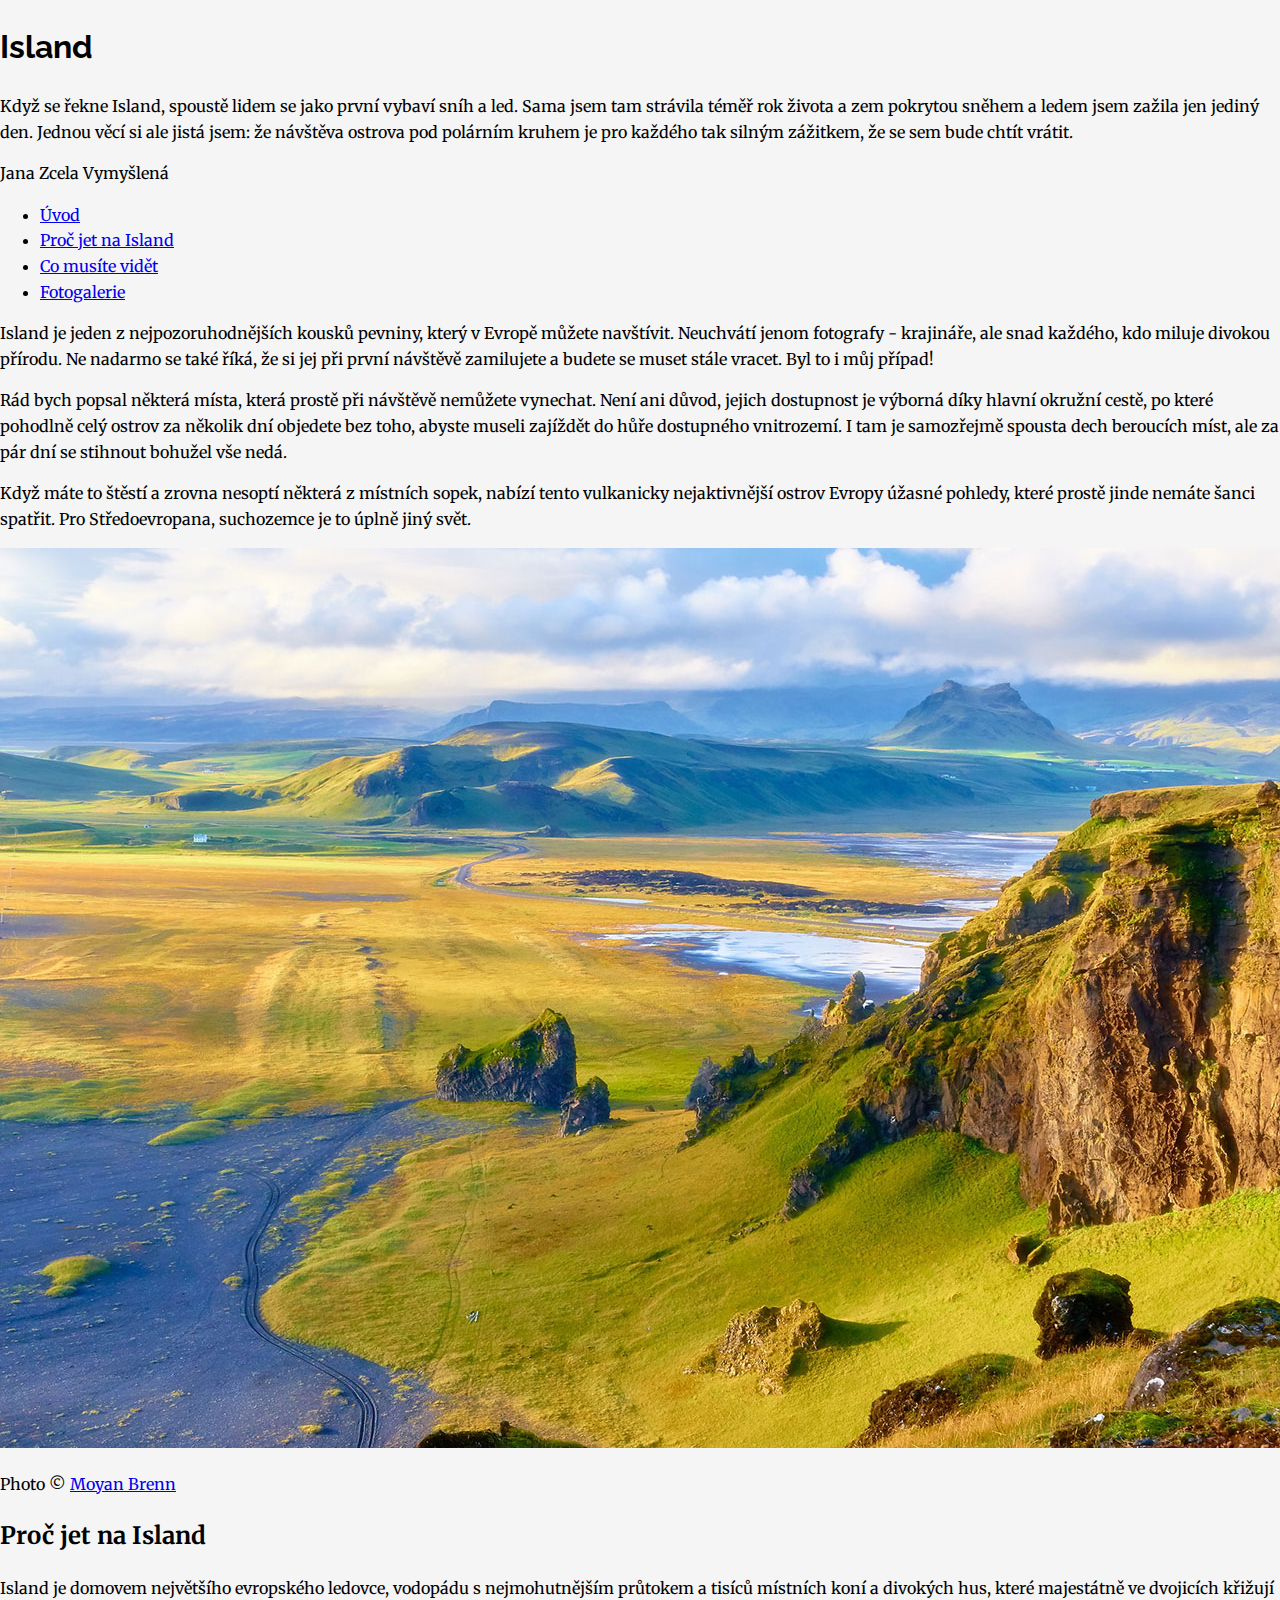
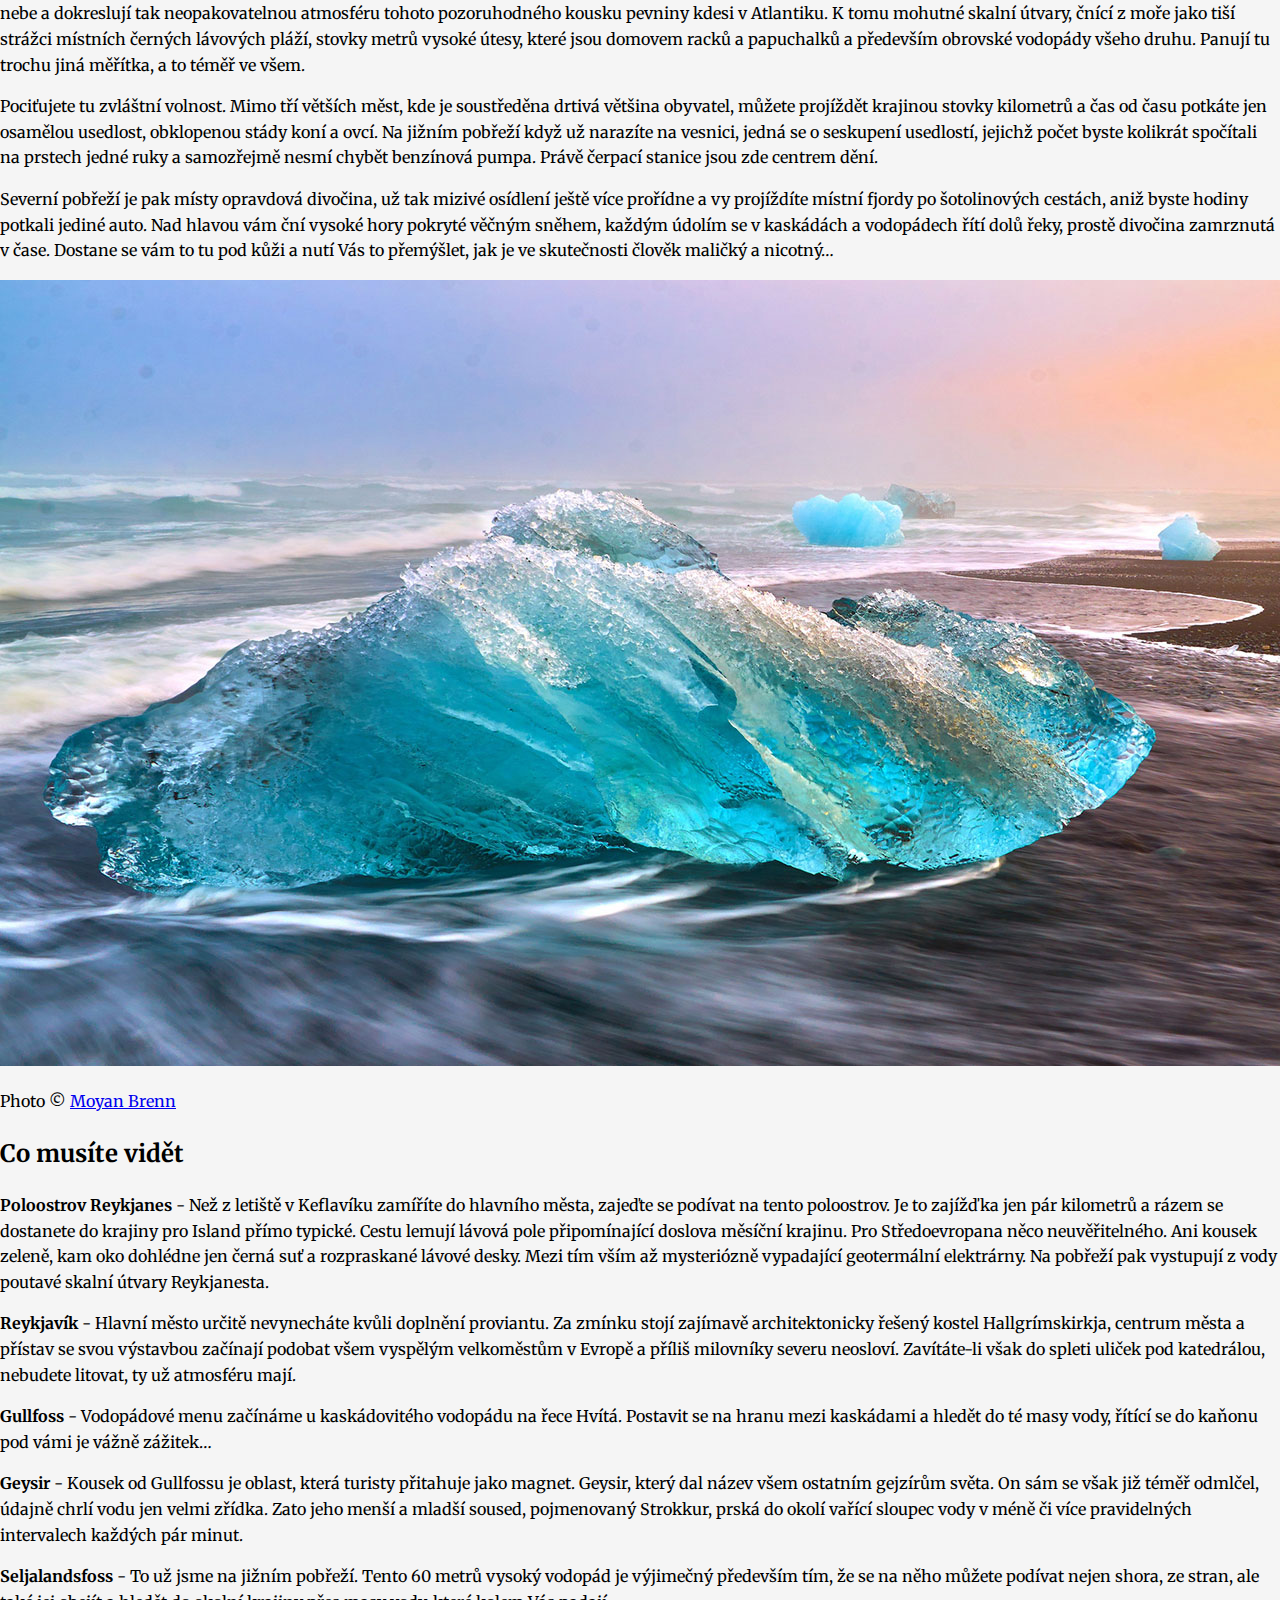
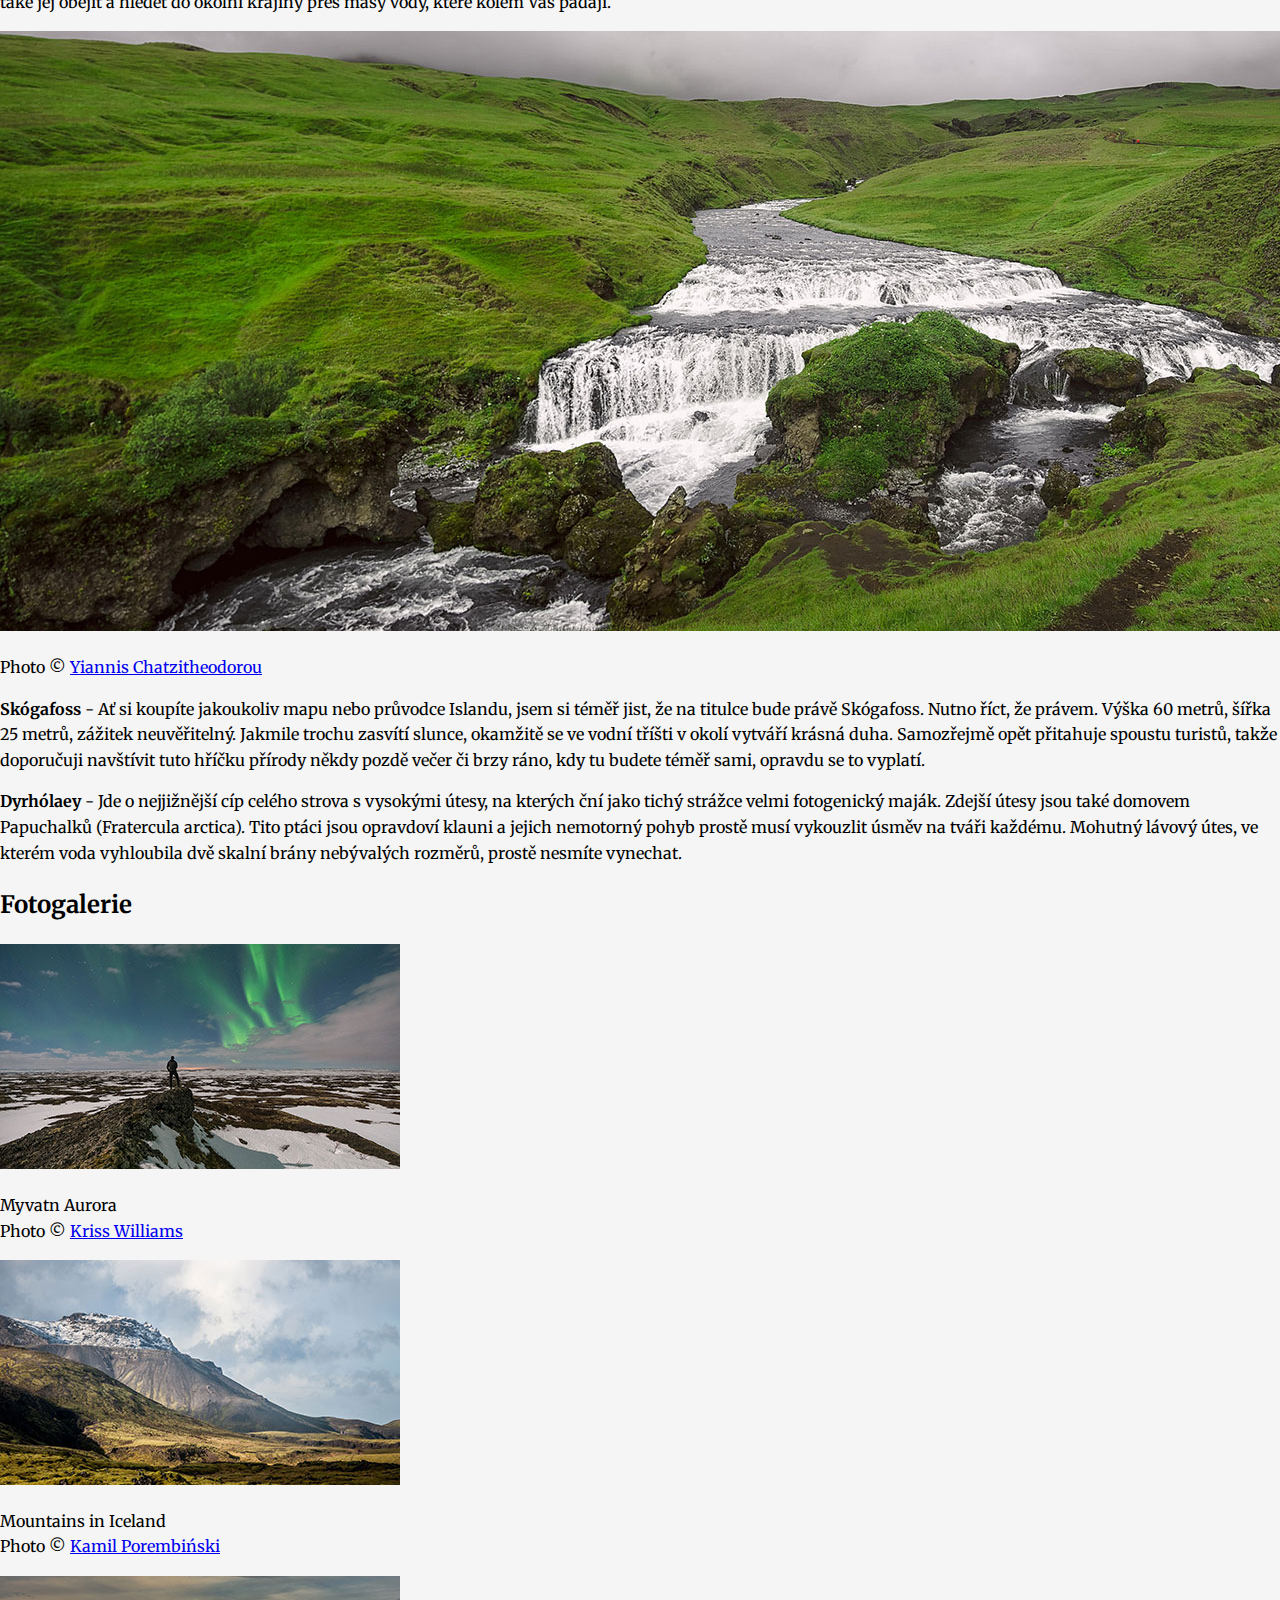
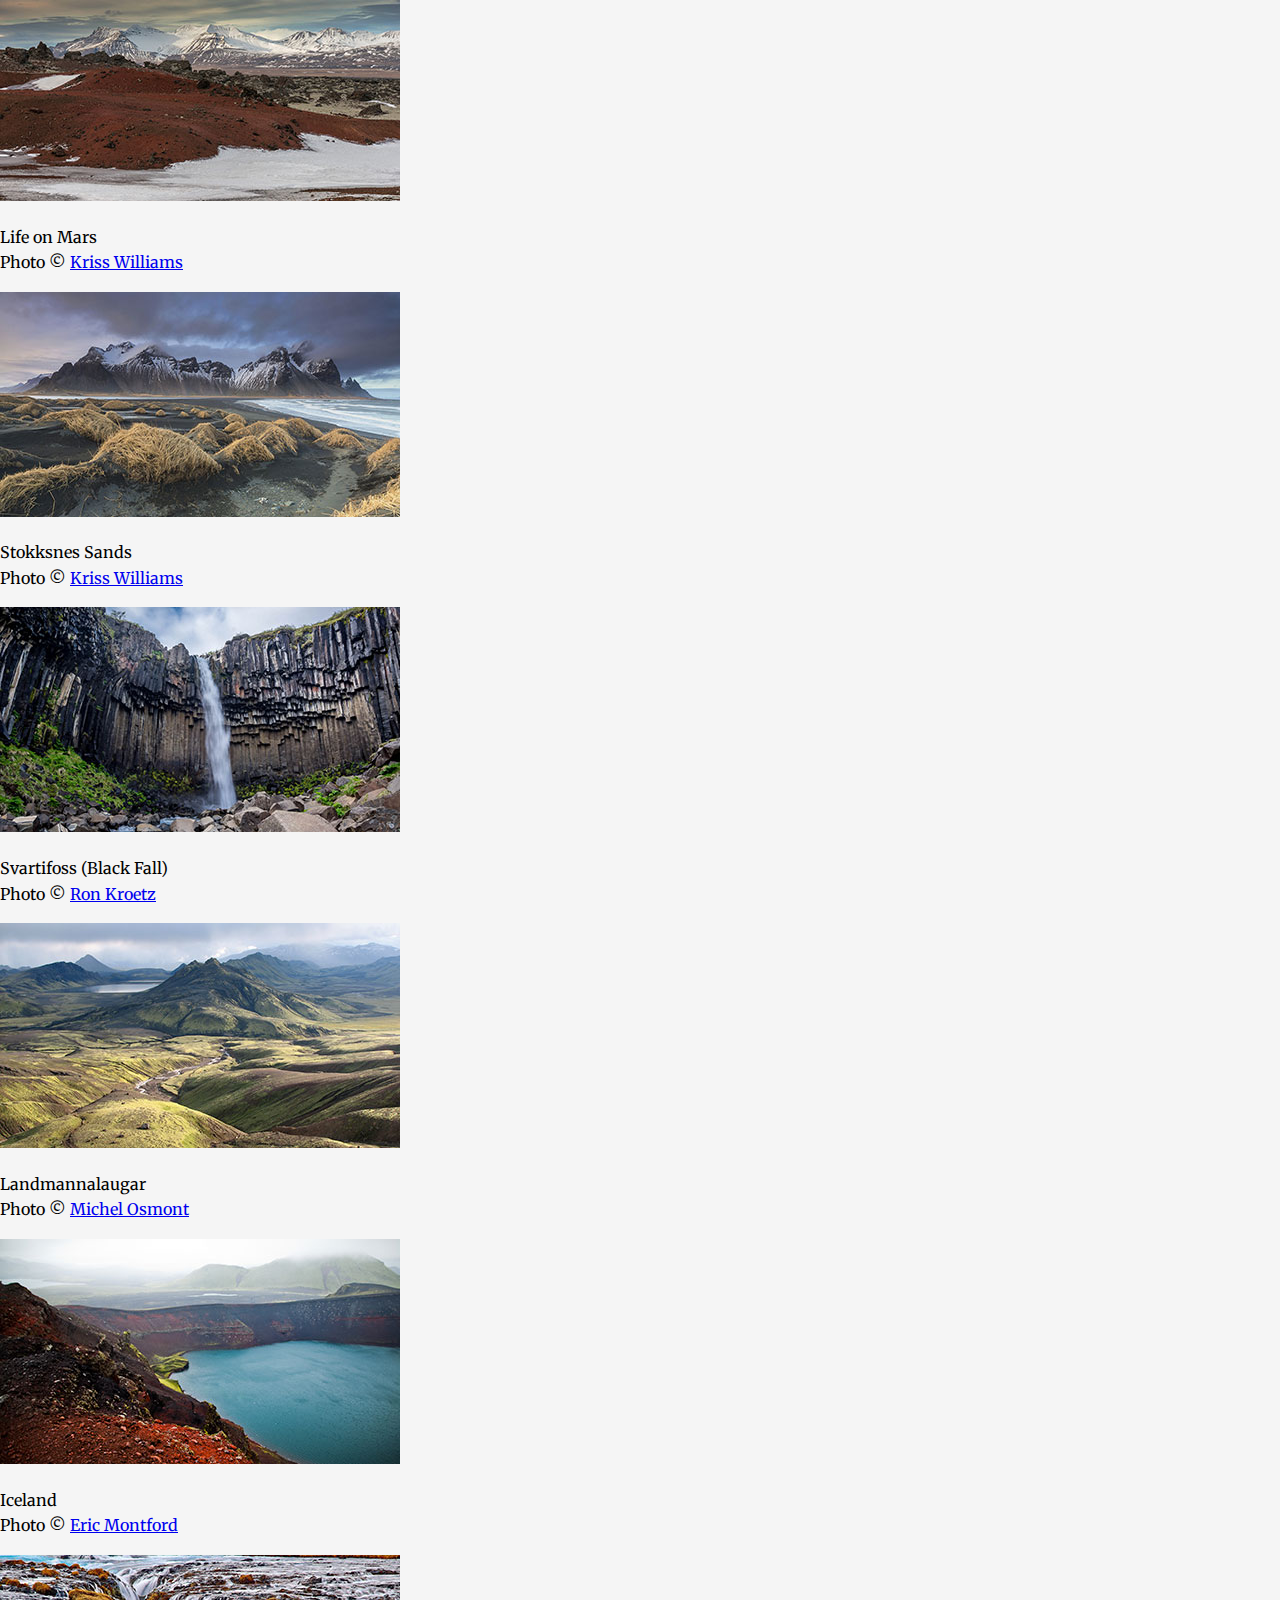
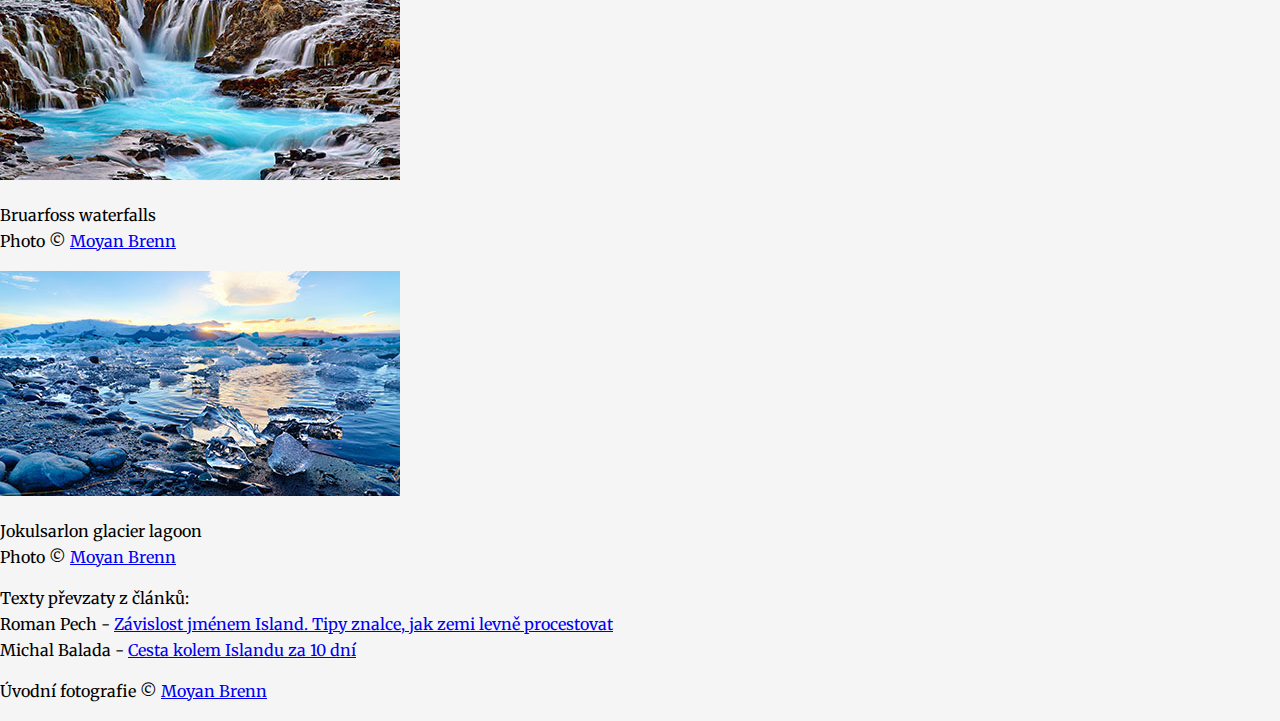
==== index.html @ 16187a69 "Základ pro Island" ====
<!DOCTYPE html>
<html>
    <head>
        <meta charset="utf-8">
        <meta name="viewport" content="width=device-width, initial-scale=1">
        <title>Cestování po Islandu</title>
        <link href="https://fonts.googleapis.com/css?family=Merriweather:400,400i|Raleway:400,700" rel="stylesheet">
        <link rel="stylesheet" type="text/css" href="style.css">
    </head>
    <body>


        <!-- hlavička -->

        <h1 class="titulek">Island</h1>

        <p class="perex">Když se řekne Island, spoustě lidem se jako první vybaví sníh a led. Sama jsem tam strávila téměř rok života a zem pokrytou sněhem a ledem jsem zažila jen jediný den. Jednou věcí si ale jistá jsem: že návštěva ostrova pod polárním kruhem je pro každého tak silným zážitkem, že se sem bude chtít vrátit.</p>

        <p class="autor">Jana Zcela Vymyšlená</p>




        <!-- menu -->

        <ul class="menu">
            <li><a href="#">Úvod</a></li>
            <li><a href="#">Proč jet na Island</a></li>
            <li><a href="#">Co musíte vidět</a></li>
            <li><a href="#">Fotogalerie</a></li>
        </ul>



        <!-- sekce Úvod -->

        <p>Island je jeden z nejpozoruhodnějších kousků pevniny, který v Evropě můžete navštívit. Neuchvátí jenom fotografy - krajináře, ale snad každého, kdo miluje divokou přírodu. Ne nadarmo se také říká, že si jej při první návštěvě zamilujete a budete se muset stále vracet. Byl to i můj případ!</p>

        <p>Rád bych popsal některá místa, která prostě při návštěvě nemůžete vynechat. Není ani důvod, jejich dostupnost je výborná díky hlavní okružní cestě, po které pohodlně celý ostrov za několik dní objedete bez toho, abyste museli zajíždět do hůře dostupného vnitrozemí. I tam je samozřejmě spousta dech beroucích míst, ale za pár dní se stihnout bohužel vše nedá.</p>

        <p>Když máte to štěstí a zrovna nesoptí některá z místních sopek, nabízí tento vulkanicky nejaktivnější ostrov Evropy úžasné pohledy, které prostě jinde nemáte šanci spatřit. Pro Středoevropana, suchozemce je to úplně jiný svět.</p>

        
        <img src="images/island1.jpg" alt="Island">
        <p class="popisek">
            Photo &copy; <a href="https://flic.kr/p/yFnyAT">Moyan Brenn</a>
        </p>


        <!-- sekce Proč -->

        <h2>Proč jet na Island</h2>

        <p>Island je domovem největšího evropského ledovce, vodopádu s nejmohutnějším průtokem a tisíců místních koní a divokých hus, které majestátně ve dvojicích křižují nebe a dokreslují tak neopakovatelnou atmosféru tohoto pozoruhodného kousku pevniny kdesi v Atlantiku. K tomu mohutné skalní útvary, čnící z moře jako tiší strážci místních černých lávových pláží, stovky metrů vysoké útesy, které jsou domovem racků a papuchalků a především obrovské vodopády všeho druhu. Panují tu trochu jiná měřítka, a to téměř ve všem.</p>

        <p>Pociťujete tu zvláštní volnost. Mimo tří větších měst, kde je soustředěna drtivá většina obyvatel, můžete projíždět krajinou stovky kilometrů a čas od času potkáte jen osamělou usedlost, obklopenou stády koní a ovcí. Na jižním pobřeží když už narazíte na vesnici, jedná se o seskupení usedlostí, jejichž počet byste kolikrát spočítali na prstech jedné ruky a samozřejmě nesmí chybět benzínová pumpa. Právě čerpací stanice jsou zde centrem dění.</p>

        <p>Severní pobřeží je pak místy opravdová divočina, už tak mizivé osídlení ještě více prořídne a vy projíždíte místní fjordy po šotolinových cestách, aniž byste hodiny potkali jediné auto. Nad hlavou vám ční vysoké hory pokryté věčným sněhem, každým údolím se v kaskádách a vodopádech řítí dolů řeky, prostě divočina zamrznutá v čase. Dostane se vám to tu pod kůži a nutí Vás to přemýšlet, jak je ve skutečnosti člověk maličký a nicotný&hellip;</p>


        <img src="images/island2.jpg" alt="Island">
        <p class="popisek">
            Photo &copy; <a href="https://flic.kr/p/yiAg2h">Moyan Brenn</a>
        </p>


        <!-- sekce Co musíte vidět -->

        <h2>Co musíte vidět</h2>

        <p><strong>Poloostrov Reykjanes</strong> - Než z letiště v Keflavíku zamíříte do hlavního města, zajeďte se podívat na tento poloostrov. Je to zajížďka jen pár kilometrů a rázem se dostanete do krajiny pro Island přímo typické. Cestu lemují lávová pole připomínající doslova měsíční krajinu. Pro Středoevropana něco neuvěřitelného. Ani kousek zeleně, kam oko dohlédne jen černá suť a rozpraskané lávové desky. Mezi tím vším až mysteriózně vypadající geotermální elektrárny. Na pobřeží pak vystupují z vody poutavé skalní útvary Reykjanesta.</p>

        <p><strong>Reykjavík</strong> - Hlavní město určitě nevynecháte kvůli doplnění proviantu. Za zmínku stojí zajímavě architektonicky řešený kostel Hallgrímskirkja, centrum města a přístav se svou výstavbou začínají podobat všem vyspělým velkoměstům v Evropě a příliš milovníky severu neosloví. Zavítáte-li však do spleti uliček pod katedrálou, nebudete litovat, ty už atmosféru mají.</p>

        <p><strong>Gullfoss</strong> - Vodopádové menu začínáme u kaskádovitého vodopádu na řece Hvítá. Postavit se na hranu mezi kaskádami a hledět do té masy vody, řítící se do kaňonu pod vámi je vážně zážitek&hellip;</p>

        <p><strong>Geysir</strong> - Kousek od Gullfossu je oblast, která turisty přitahuje jako magnet. Geysir, který dal název všem ostatním gejzírům světa. On sám se však již téměř odmlčel, údajně chrlí vodu jen velmi zřídka. Zato jeho menší a mladší soused, pojmenovaný Strokkur, prská do okolí vařící sloupec vody v méně či více pravidelných intervalech každých pár minut.</p>

        <p><strong>Seljalandsfoss</strong> - To už jsme na jižním pobřeží. Tento 60 metrů vysoký vodopád je výjimečný především tím, že se na něho můžete podívat nejen shora, ze stran, ale také jej obejít a hledět do okolní krajiny přes masy vody, které kolem Vás padají.</p>

        <img src="images/island3.jpg" alt="Island">
        <p class="popisek">
            Photo &copy; <a href="https://flic.kr/p/LfcKHP">Yiannis Chatzitheodorou</a>
        </p>


        <!-- změna strany, aby to celé bylo hezčí :) -->

		<p><strong>Skógafoss</strong> - Ať si koupíte jakoukoliv mapu nebo průvodce Islandu, jsem si téměř jist, že na titulce bude právě Skógafoss. Nutno říct, že právem. Výška 60 metrů, šířka 25 metrů, zážitek neuvěřitelný. Jakmile trochu zasvítí slunce, okamžitě se ve vodní tříšti v okolí vytváří krásná duha. Samozřejmě opět přitahuje spoustu turistů, takže doporučuji navštívit tuto hříčku přírody někdy pozdě večer či brzy ráno, kdy tu budete téměř sami, opravdu se to vyplatí.</p>

		<p><strong>Dyrhólaey</strong> - Jde o nejjižnější cíp celého strova s vysokými útesy, na kterých ční jako tichý strážce velmi fotogenický maják. Zdejší útesy jsou také domovem Papuchalků (Fratercula arctica). Tito ptáci jsou opravdoví klauni a jejich nemotorný pohyb prostě musí vykouzlit úsměv na tváři každému. Mohutný lávový útes, ve kterém voda vyhloubila dvě skalní brány nebývalých rozměrů, prostě nesmíte vynechat.</p>



        <!-- sekce Fotogalerie -->

		<h2>Fotogalerie</h2>

        <div class="galerie">

			<div class="foto">
				<img src="images/nahled1.jpg" alt="Myvatn Aurora">
				<p class="popisek">
                    Myvatn Aurora<br>
					<span class="popisek-copy">Photo &copy; <a href="https://flic.kr/p/GN5utm">Kriss Williams</a></span>
				</p>
			</div>

			<div class="foto">
				<img src="images/nahled2.jpg" alt="Mountains in Iceland">
				<p class="popisek">
                    Mountains in Iceland<br>
					<span class="popisek-copy">Photo &copy; <a href="https://flic.kr/p/qCC5fd">Kamil Porembiński</a></span>
				</p>
			</div>

            <div class="foto">
                <img src="images/nahled3.jpg" alt="Life on Mars">
                <p class="popisek">
                    Life on Mars<br>
                    <span class="popisek-copy">Photo &copy; <a href="https://flic.kr/p/DrxutX">Kriss Williams</a></span>
                </p>
            </div>

			<div class="foto">
				<img src="images/nahled4.jpg" alt="Stokksnes Sands">
				<p class="popisek">
                    Stokksnes Sands<br>
					<span class="popisek-copy">Photo &copy; <a href="https://flic.kr/p/vzopTG">Kriss Williams</a></span>
				</p>
			</div>

			<div class="foto">
				<img src="images/nahled5.jpg" alt="Svartifoss (Black Fall)">
				<p class="popisek">
                    Svartifoss (Black Fall)<br>
					<span class="popisek-copy">Photo &copy; <a href="https://flic.kr/p/v5Butv">Ron Kroetz</a></span>
				</p>
			</div>

			<div class="foto">
				<img src="images/nahled6.jpg" alt="Landmannalaugar">
				<p class="popisek">
                    Landmannalaugar<br>
                    <span class="popisek-copy">Photo &copy; <a href="https://flic.kr/p/2SWHDd">Michel Osmont</a></span>
				</p>
			</div>

			<div class="foto">
				<img src="images/nahled7.jpg" alt="Iceland">
				<p class="popisek">
                    Iceland<br>
                    <span class="popisek-copy">Photo &copy; <a href="https://flic.kr/p/aaqZLk">Eric Montford</a></span>
				</p>
			</div>

			<div class="foto">
				<img src="images/nahled8.jpg" alt="Bruarfoss waterfalls">
				<p class="popisek">
                    Bruarfoss waterfalls<br>
					<span class="popisek-copy">Photo &copy; <a href="https://flic.kr/p/nuUQM7">Moyan Brenn</a></span>
				</p>
			</div>

			<div class="foto">
				<img src="images/nahled9.jpg" alt="Jokulsarlon glacier lagoon">
				<p class="popisek">
                    Jokulsarlon glacier lagoon<br>
					<span class="popisek-copy">Photo &copy; <a href="https://flic.kr/p/getEgS">Moyan Brenn</a></span>
				</p>
			</div>

		</div><!-- konec .galerie -->



        <!-- patička -->

        <p>
            Texty převzaty z článků:<br>
            Roman Pech - <a href="http://cestovani.idnes.cz/island-a-roman-pech-0nh-/kolem-sveta.aspx?c=A140519_125122_kolem-sveta_tom">Závislost jménem Island. Tipy znalce, jak zemi levně procestovat</a><br>
            Michal Balada - <a href="http://www.pohora.cz/tipy-na-vylety/16352-cesta-kolem-islandu-za-10-dni/">Cesta kolem Islandu za 10 dní</a>
        </p>
        <p>
            Úvodní fotografie &copy; <a href="https://flic.kr/p/gett4S">Moyan Brenn</a>
        </p>


    </body>
</html>
---- style.css ----
/* nejsme vcerejsi, pouzivame moderni box model */
*, :after, :before { box-sizing: border-box; }

/*
 BARVY
 pozadi     #f5f5f5
 Jedeme retro cernobile, dnes barvy nepotrebujeme.
*/


body {
    margin: 0;
    padding: 0;
    background-color: #f5f5f5;
    font-family: 'Merriweather', serif;
    font-size: 16px;
    line-height: 1.6;
}


/* HLAVICKA */

.titulek {
    font-family: 'Raleway', serif;
}


/* MENU */




/* OBSAH */




/* FOTOGALERIE */




/* PATICKA */
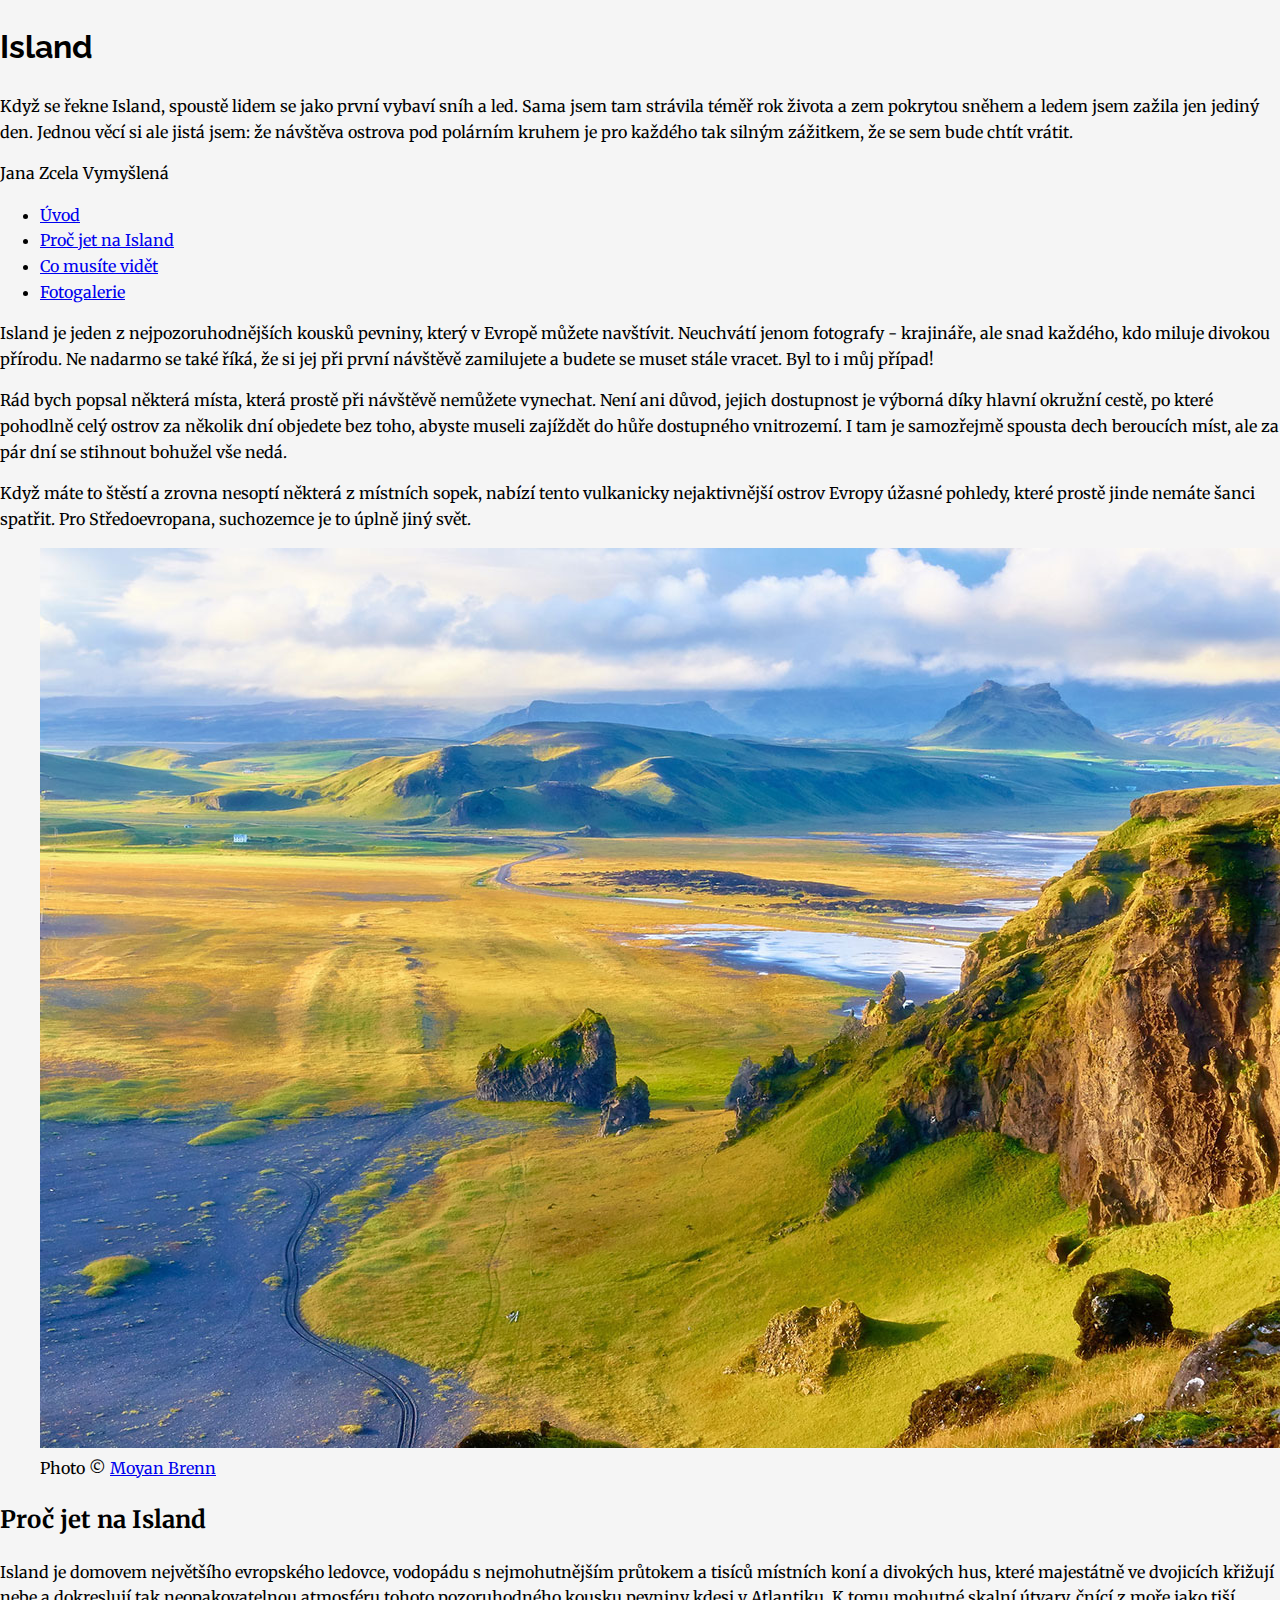
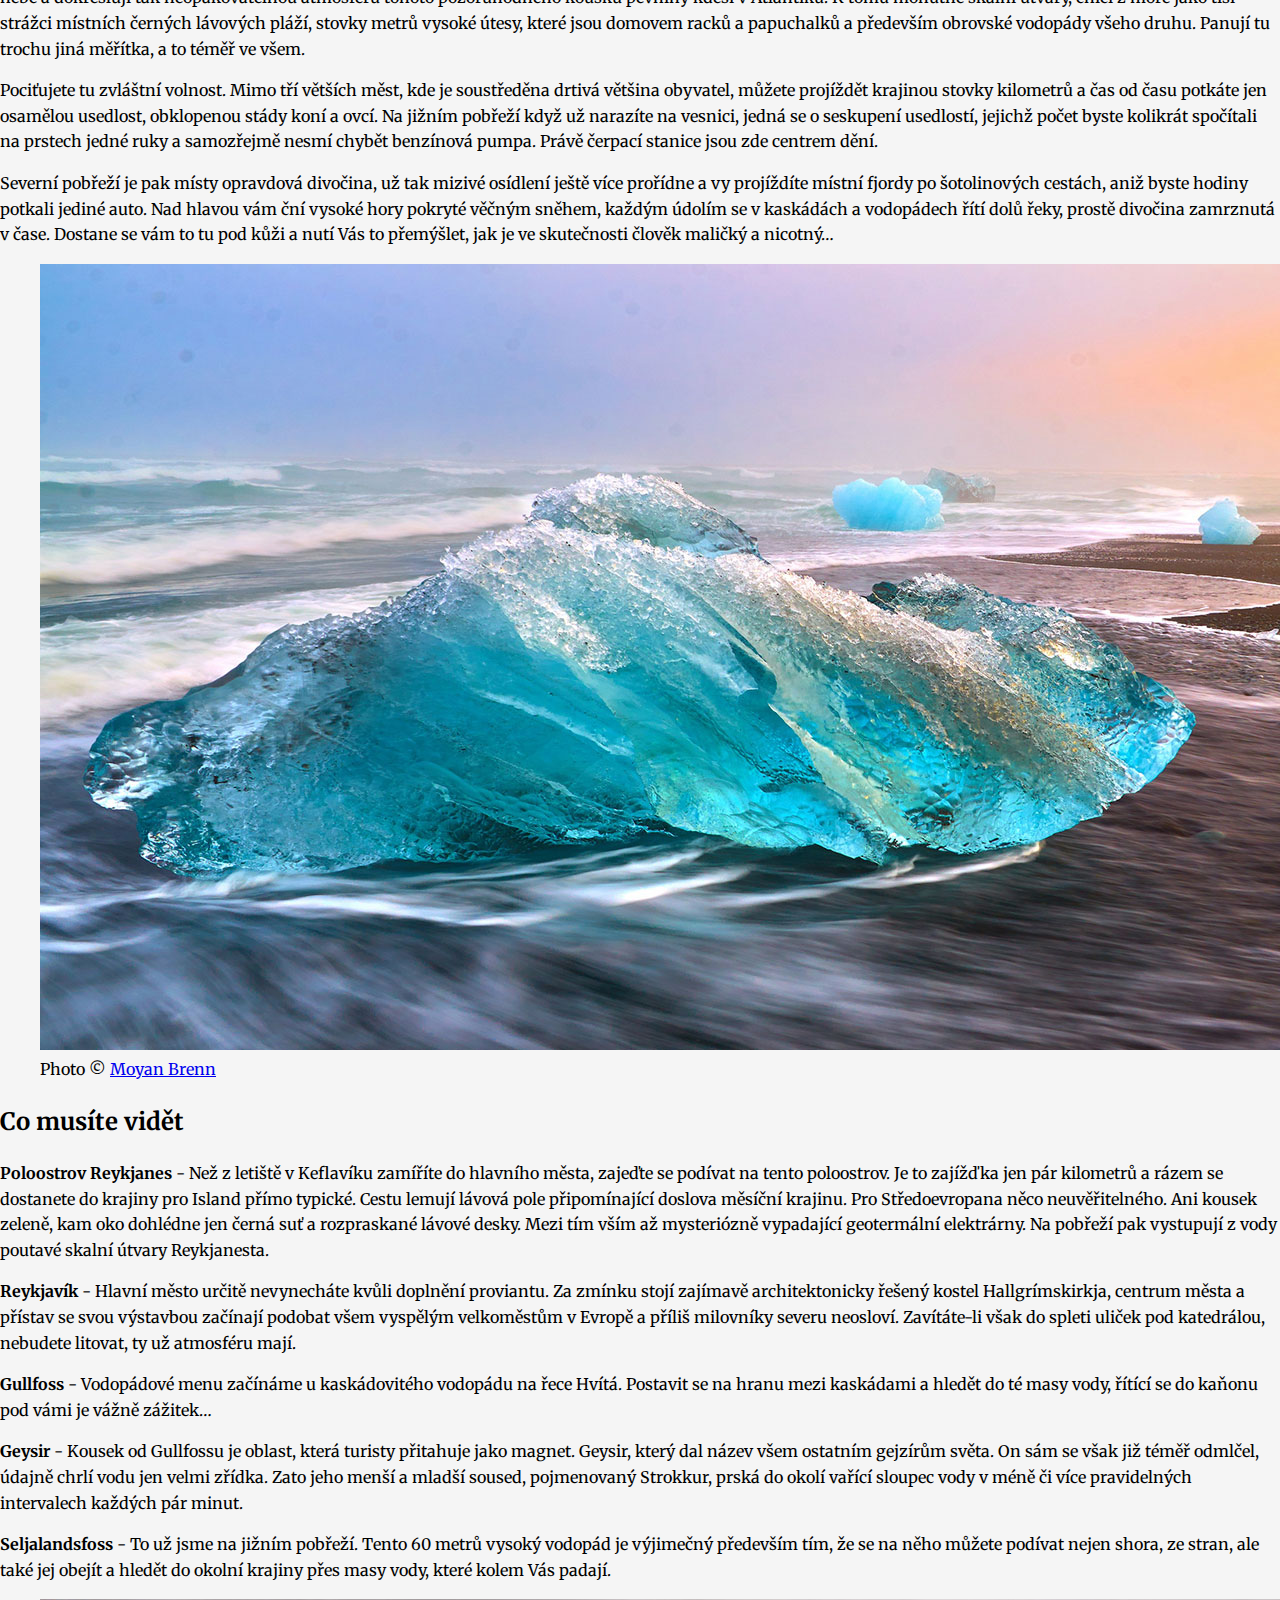
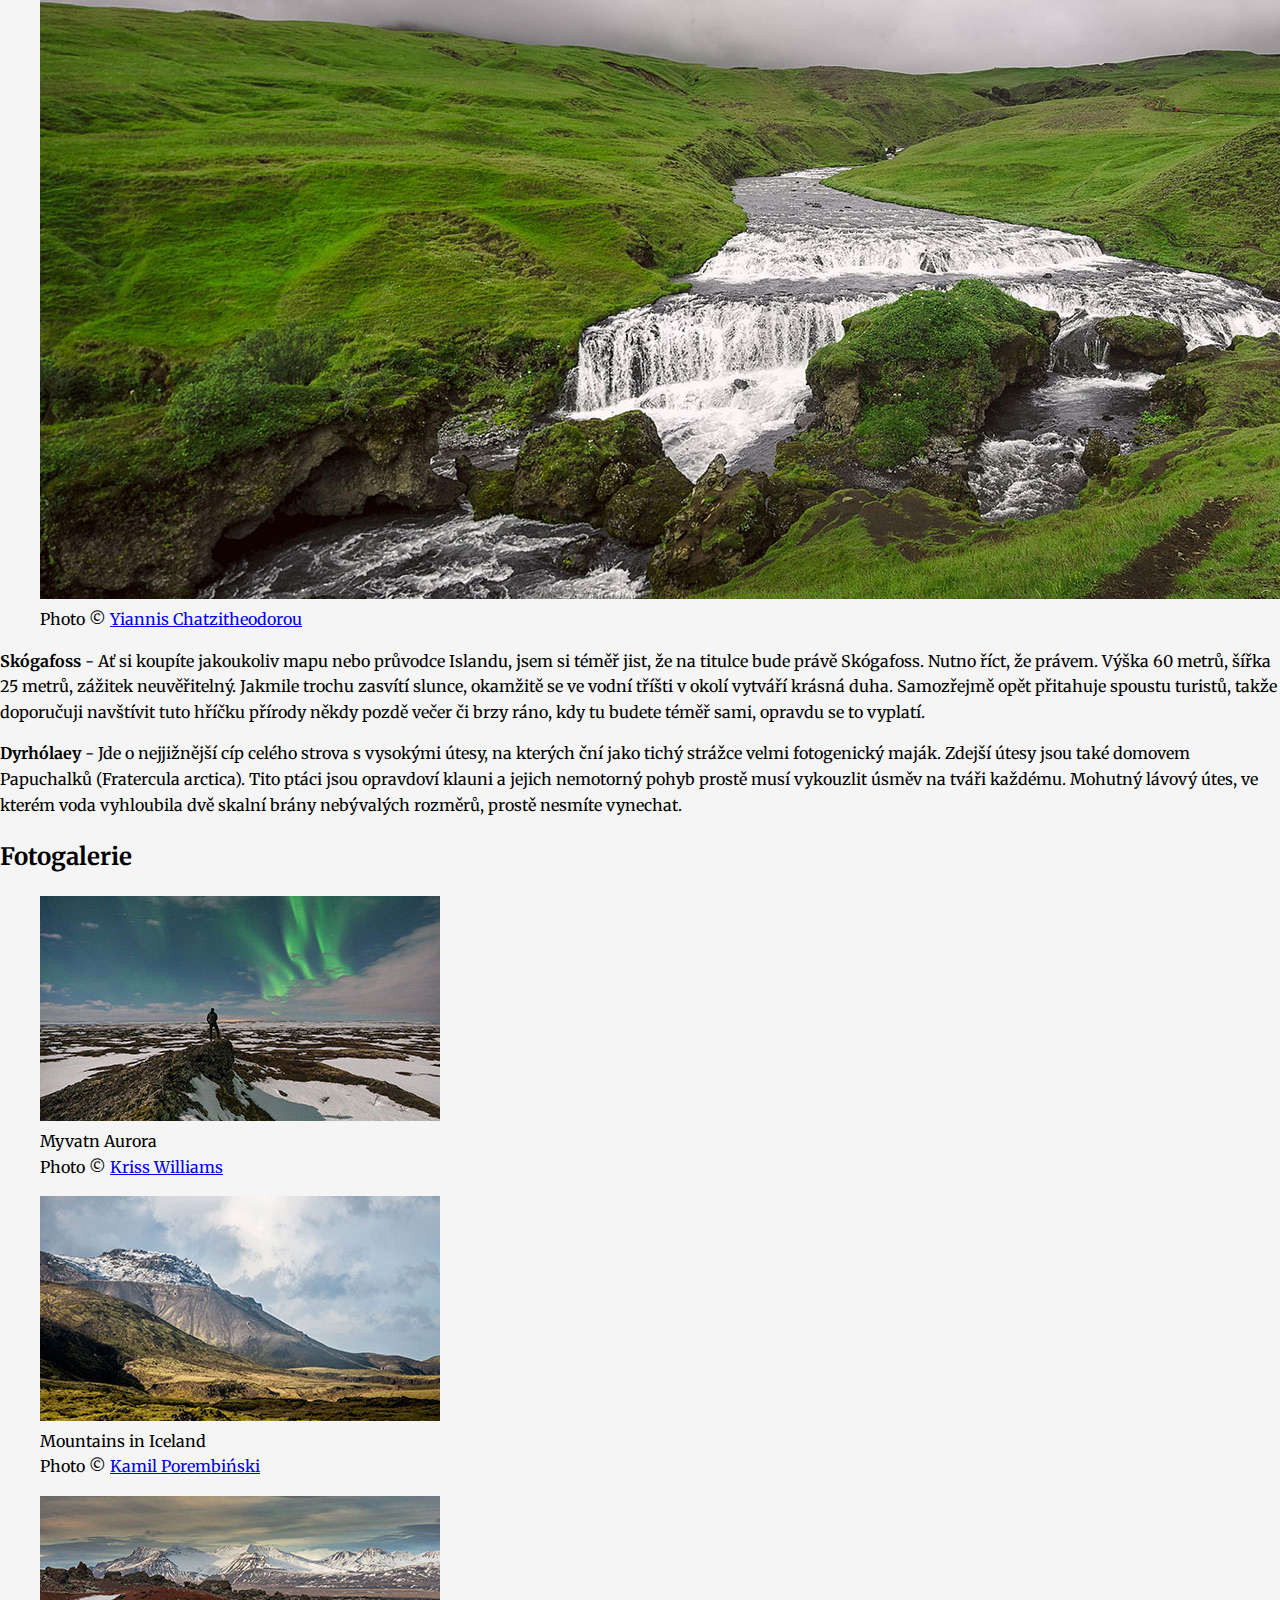
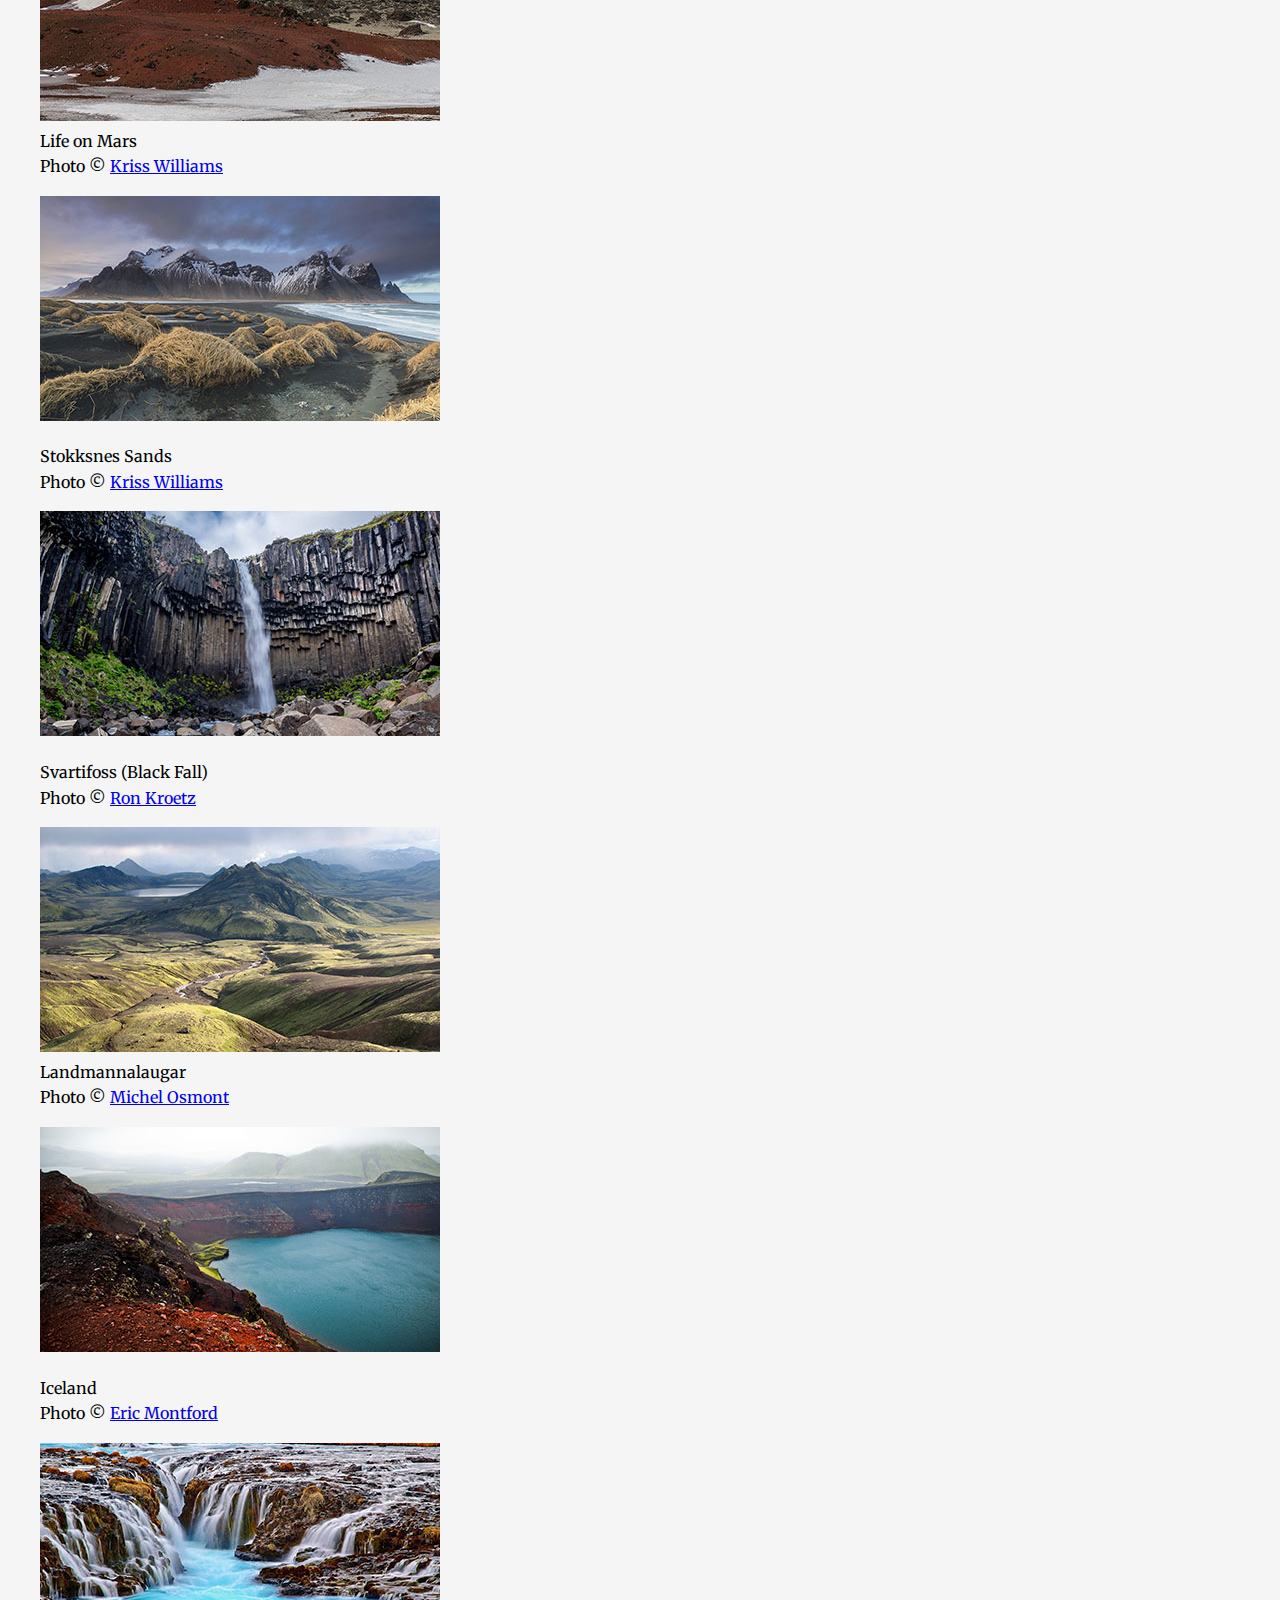
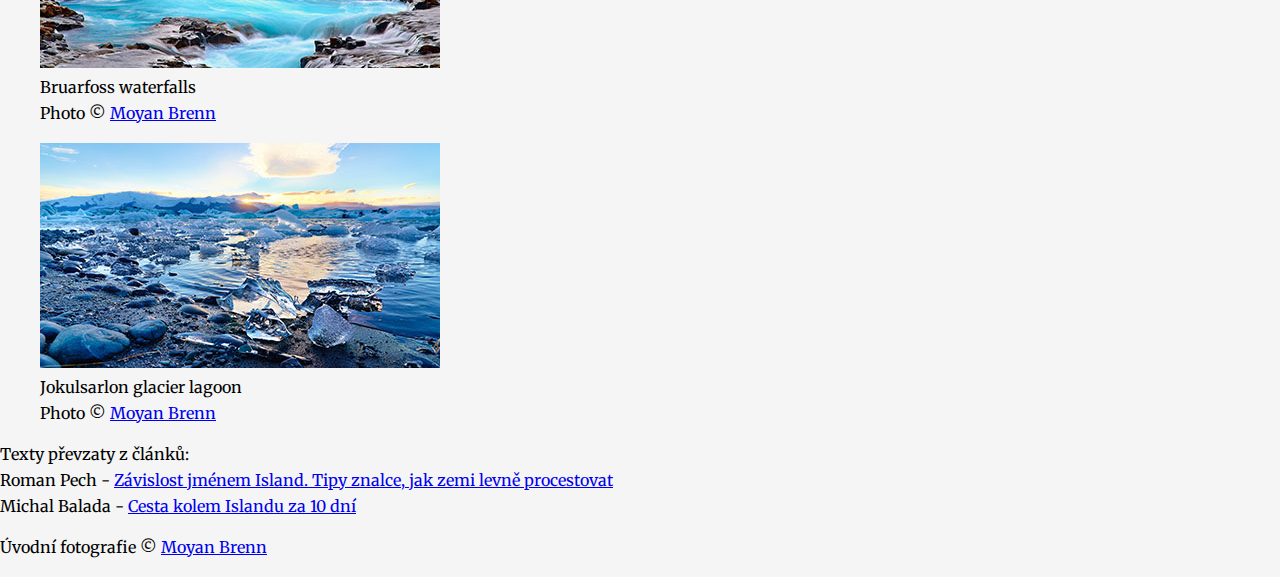
==== commit 57a93cf4: "Úprava html" ====
--- a/index.html
+++ b/index.html
@@ -1,190 +1,311 @@
 <!DOCTYPE html>
 <html>
-    <head>
-        <meta charset="utf-8">
-        <meta name="viewport" content="width=device-width, initial-scale=1">
-        <title>Cestování po Islandu</title>
-        <link href="https://fonts.googleapis.com/css?family=Merriweather:400,400i|Raleway:400,700" rel="stylesheet">
-        <link rel="stylesheet" type="text/css" href="style.css">
-    </head>
-    <body>
-
-
-        <!-- hlavička -->
-
-        <h1 class="titulek">Island</h1>
-
-        <p class="perex">Když se řekne Island, spoustě lidem se jako první vybaví sníh a led. Sama jsem tam strávila téměř rok života a zem pokrytou sněhem a ledem jsem zažila jen jediný den. Jednou věcí si ale jistá jsem: že návštěva ostrova pod polárním kruhem je pro každého tak silným zážitkem, že se sem bude chtít vrátit.</p>
-
-        <p class="autor">Jana Zcela Vymyšlená</p>
-
-
-
-
-        <!-- menu -->
-
-        <ul class="menu">
-            <li><a href="#">Úvod</a></li>
-            <li><a href="#">Proč jet na Island</a></li>
-            <li><a href="#">Co musíte vidět</a></li>
-            <li><a href="#">Fotogalerie</a></li>
-        </ul>
-
-
-
-        <!-- sekce Úvod -->
-
-        <p>Island je jeden z nejpozoruhodnějších kousků pevniny, který v Evropě můžete navštívit. Neuchvátí jenom fotografy - krajináře, ale snad každého, kdo miluje divokou přírodu. Ne nadarmo se také říká, že si jej při první návštěvě zamilujete a budete se muset stále vracet. Byl to i můj případ!</p>
-
-        <p>Rád bych popsal některá místa, která prostě při návštěvě nemůžete vynechat. Není ani důvod, jejich dostupnost je výborná díky hlavní okružní cestě, po které pohodlně celý ostrov za několik dní objedete bez toho, abyste museli zajíždět do hůře dostupného vnitrozemí. I tam je samozřejmě spousta dech beroucích míst, ale za pár dní se stihnout bohužel vše nedá.</p>
-
-        <p>Když máte to štěstí a zrovna nesoptí některá z místních sopek, nabízí tento vulkanicky nejaktivnější ostrov Evropy úžasné pohledy, které prostě jinde nemáte šanci spatřit. Pro Středoevropana, suchozemce je to úplně jiný svět.</p>
-
-        
-        <img src="images/island1.jpg" alt="Island">
+  <head>
+    <meta charset="utf-8" />
+    <meta name="viewport" content="width=device-width, initial-scale=1" />
+    <title>Cestování po Islandu</title>
+    <link
+      href="https://fonts.googleapis.com/css?family=Merriweather:400,400i|Raleway:400,700"
+      rel="stylesheet"
+    />
+    <link rel="stylesheet" type="text/css" href="style.css" />
+  </head>
+  <body>
+    <!-- hlavička -->
+
+    <h1 class="titulek">Island</h1>
+
+    <p class="perex">
+      Když se řekne Island, spoustě lidem se jako první vybaví sníh a led. Sama
+      jsem tam strávila téměř rok života a zem pokrytou sněhem a ledem jsem
+      zažila jen jediný den. Jednou věcí si ale jistá jsem: že návštěva ostrova
+      pod polárním kruhem je pro každého tak silným zážitkem, že se sem bude
+      chtít vrátit.
+    </p>
+
+    <p class="autor">Jana Zcela Vymyšlená</p>
+
+    <!-- menu -->
+
+    <ul class="menu">
+      <li><a href="#">Úvod</a></li>
+      <li><a href="#">Proč jet na Island</a></li>
+      <li><a href="#">Co musíte vidět</a></li>
+      <li><a href="#">Fotogalerie</a></li>
+    </ul>
+
+    <!-- sekce Úvod -->
+
+    <p>
+      Island je jeden z nejpozoruhodnějších kousků pevniny, který v Evropě
+      můžete navštívit. Neuchvátí jenom fotografy - krajináře, ale snad každého,
+      kdo miluje divokou přírodu. Ne nadarmo se také říká, že si jej při první
+      návštěvě zamilujete a budete se muset stále vracet. Byl to i můj případ!
+    </p>
+
+    <p>
+      Rád bych popsal některá místa, která prostě při návštěvě nemůžete
+      vynechat. Není ani důvod, jejich dostupnost je výborná díky hlavní okružní
+      cestě, po které pohodlně celý ostrov za několik dní objedete bez toho,
+      abyste museli zajíždět do hůře dostupného vnitrozemí. I tam je samozřejmě
+      spousta dech beroucích míst, ale za pár dní se stihnout bohužel vše nedá.
+    </p>
+
+    <p>
+      Když máte to štěstí a zrovna nesoptí některá z místních sopek, nabízí
+      tento vulkanicky nejaktivnější ostrov Evropy úžasné pohledy, které prostě
+      jinde nemáte šanci spatřit. Pro Středoevropana, suchozemce je to úplně
+      jiný svět.
+    </p>
+
+    <figure>
+      <img src="images/island1.jpg" alt="Island" />
+      <figcaption class="popisek">
+        Photo &copy; <a href="https://flic.kr/p/yFnyAT">Moyan Brenn</a>
+      </figcaption>
+    </figure>
+
+    <!-- sekce Proč -->
+
+    <h2>Proč jet na Island</h2>
+
+    <p>
+      Island je domovem největšího evropského ledovce, vodopádu s nejmohutnějším
+      průtokem a tisíců místních koní a divokých hus, které majestátně ve
+      dvojicích křižují nebe a dokreslují tak neopakovatelnou atmosféru tohoto
+      pozoruhodného kousku pevniny kdesi v Atlantiku. K tomu mohutné skalní
+      útvary, čnící z moře jako tiší strážci místních černých lávových pláží,
+      stovky metrů vysoké útesy, které jsou domovem racků a papuchalků a
+      především obrovské vodopády všeho druhu. Panují tu trochu jiná měřítka, a
+      to téměř ve všem.
+    </p>
+
+    <p>
+      Pociťujete tu zvláštní volnost. Mimo tří větších měst, kde je soustředěna
+      drtivá většina obyvatel, můžete projíždět krajinou stovky kilometrů a čas
+      od času potkáte jen osamělou usedlost, obklopenou stády koní a ovcí. Na
+      jižním pobřeží když už narazíte na vesnici, jedná se o seskupení
+      usedlostí, jejichž počet byste kolikrát spočítali na prstech jedné ruky a
+      samozřejmě nesmí chybět benzínová pumpa. Právě čerpací stanice jsou zde
+      centrem dění.
+    </p>
+
+    <p>
+      Severní pobřeží je pak místy opravdová divočina, už tak mizivé osídlení
+      ještě více prořídne a vy projíždíte místní fjordy po šotolinových cestách,
+      aniž byste hodiny potkali jediné auto. Nad hlavou vám ční vysoké hory
+      pokryté věčným sněhem, každým údolím se v kaskádách a vodopádech řítí dolů
+      řeky, prostě divočina zamrznutá v čase. Dostane se vám to tu pod kůži a
+      nutí Vás to přemýšlet, jak je ve skutečnosti člověk maličký a
+      nicotný&hellip;
+    </p>
+
+    <figure>
+      <img src="images/island2.jpg" alt="Island" />
+      <figcaption class="popisek">
+        Photo &copy; <a href="https://flic.kr/p/yiAg2h">Moyan Brenn</a>
+      </figcaption>
+    </figure>
+
+    <!-- sekce Co musíte vidět -->
+
+    <h2>Co musíte vidět</h2>
+
+    <p>
+      <strong>Poloostrov Reykjanes</strong> - Než z letiště v Keflavíku zamíříte
+      do hlavního města, zajeďte se podívat na tento poloostrov. Je to zajížďka
+      jen pár kilometrů a rázem se dostanete do krajiny pro Island přímo
+      typické. Cestu lemují lávová pole připomínající doslova měsíční krajinu.
+      Pro Středoevropana něco neuvěřitelného. Ani kousek zeleně, kam oko
+      dohlédne jen černá suť a rozpraskané lávové desky. Mezi tím vším až
+      mysteriózně vypadající geotermální elektrárny. Na pobřeží pak vystupují z
+      vody poutavé skalní útvary Reykjanesta.
+    </p>
+
+    <p>
+      <strong>Reykjavík</strong> - Hlavní město určitě nevynecháte kvůli
+      doplnění proviantu. Za zmínku stojí zajímavě architektonicky řešený kostel
+      Hallgrímskirkja, centrum města a přístav se svou výstavbou začínají
+      podobat všem vyspělým velkoměstům v Evropě a příliš milovníky severu
+      neosloví. Zavítáte-li však do spleti uliček pod katedrálou, nebudete
+      litovat, ty už atmosféru mají.
+    </p>
+
+    <p>
+      <strong>Gullfoss</strong> - Vodopádové menu začínáme u kaskádovitého
+      vodopádu na řece Hvítá. Postavit se na hranu mezi kaskádami a hledět do té
+      masy vody, řítící se do kaňonu pod vámi je vážně zážitek&hellip;
+    </p>
+
+    <p>
+      <strong>Geysir</strong> - Kousek od Gullfossu je oblast, která turisty
+      přitahuje jako magnet. Geysir, který dal název všem ostatním gejzírům
+      světa. On sám se však již téměř odmlčel, údajně chrlí vodu jen velmi
+      zřídka. Zato jeho menší a mladší soused, pojmenovaný Strokkur, prská do
+      okolí vařící sloupec vody v méně či více pravidelných intervalech každých
+      pár minut.
+    </p>
+
+    <p>
+      <strong>Seljalandsfoss</strong> - To už jsme na jižním pobřeží. Tento 60
+      metrů vysoký vodopád je výjimečný především tím, že se na něho můžete
+      podívat nejen shora, ze stran, ale také jej obejít a hledět do okolní
+      krajiny přes masy vody, které kolem Vás padají.
+    </p>
+
+    <figure>
+      <img src="images/island3.jpg" alt="Island" />
+      <figcaption class="popisek">
+        Photo &copy;
+        <a href="https://flic.kr/p/LfcKHP">Yiannis Chatzitheodorou</a>
+      </figcaption>
+    </figure>
+
+    <!-- změna strany, aby to celé bylo hezčí :) -->
+
+    <p>
+      <strong>Skógafoss</strong> - Ať si koupíte jakoukoliv mapu nebo průvodce
+      Islandu, jsem si téměř jist, že na titulce bude právě Skógafoss. Nutno
+      říct, že právem. Výška 60 metrů, šířka 25 metrů, zážitek neuvěřitelný.
+      Jakmile trochu zasvítí slunce, okamžitě se ve vodní tříšti v okolí vytváří
+      krásná duha. Samozřejmě opět přitahuje spoustu turistů, takže doporučuji
+      navštívit tuto hříčku přírody někdy pozdě večer či brzy ráno, kdy tu
+      budete téměř sami, opravdu se to vyplatí.
+    </p>
+
+    <p>
+      <strong>Dyrhólaey</strong> - Jde o nejjižnější cíp celého strova s
+      vysokými útesy, na kterých ční jako tichý strážce velmi fotogenický maják.
+      Zdejší útesy jsou také domovem Papuchalků (Fratercula arctica). Tito ptáci
+      jsou opravdoví klauni a jejich nemotorný pohyb prostě musí vykouzlit úsměv
+      na tváři každému. Mohutný lávový útes, ve kterém voda vyhloubila dvě
+      skalní brány nebývalých rozměrů, prostě nesmíte vynechat.
+    </p>
+
+    <!-- sekce Fotogalerie -->
+
+    <h2>Fotogalerie</h2>
+
+    <div class="galerie">
+      <figure class="foto">
+        <img src="images/nahled1.jpg" alt="Myvatn Aurora" />
+        <figcaption class="popisek">
+          Myvatn Aurora<br />
+          <span class="popisek-copy"
+            >Photo &copy;
+            <a href="https://flic.kr/p/GN5utm">Kriss Williams</a></span
+          >
+        </figcaption>
+      </figure>
+
+      <figure class="foto">
+        <img src="images/nahled2.jpg" alt="Mountains in Iceland" />
+        <figcaption class="popisek">
+          Mountains in Iceland<br />
+          <span class="popisek-copy"
+            >Photo &copy;
+            <a href="https://flic.kr/p/qCC5fd">Kamil Porembiński</a></span
+          >
+        </figcaption>
+      </figure>
+
+      <figure class="foto">
+        <img src="images/nahled3.jpg" alt="Life on Mars" />
+        <figcaption class="popisek">
+          Life on Mars<br />
+          <span class="popisek-copy"
+            >Photo &copy;
+            <a href="https://flic.kr/p/DrxutX">Kriss Williams</a></span
+          >
+        </figcaption>
+      </figure>
+
+      <figure class="foto">
+        <img src="images/nahled4.jpg" alt="Stokksnes Sands" />
         <p class="popisek">
-            Photo &copy; <a href="https://flic.kr/p/yFnyAT">Moyan Brenn</a>
+          Stokksnes Sands<br />
+          <span class="popisek-copy"
+            >Photo &copy;
+            <a href="https://flic.kr/p/vzopTG">Kriss Williams</a></span
+          >
         </p>
-
-
-        <!-- sekce Proč -->
-
-        <h2>Proč jet na Island</h2>
-
-        <p>Island je domovem největšího evropského ledovce, vodopádu s nejmohutnějším průtokem a tisíců místních koní a divokých hus, které majestátně ve dvojicích křižují nebe a dokreslují tak neopakovatelnou atmosféru tohoto pozoruhodného kousku pevniny kdesi v Atlantiku. K tomu mohutné skalní útvary, čnící z moře jako tiší strážci místních černých lávových pláží, stovky metrů vysoké útesy, které jsou domovem racků a papuchalků a především obrovské vodopády všeho druhu. Panují tu trochu jiná měřítka, a to téměř ve všem.</p>
-
-        <p>Pociťujete tu zvláštní volnost. Mimo tří větších měst, kde je soustředěna drtivá většina obyvatel, můžete projíždět krajinou stovky kilometrů a čas od času potkáte jen osamělou usedlost, obklopenou stády koní a ovcí. Na jižním pobřeží když už narazíte na vesnici, jedná se o seskupení usedlostí, jejichž počet byste kolikrát spočítali na prstech jedné ruky a samozřejmě nesmí chybět benzínová pumpa. Právě čerpací stanice jsou zde centrem dění.</p>
-
-        <p>Severní pobřeží je pak místy opravdová divočina, už tak mizivé osídlení ještě více prořídne a vy projíždíte místní fjordy po šotolinových cestách, aniž byste hodiny potkali jediné auto. Nad hlavou vám ční vysoké hory pokryté věčným sněhem, každým údolím se v kaskádách a vodopádech řítí dolů řeky, prostě divočina zamrznutá v čase. Dostane se vám to tu pod kůži a nutí Vás to přemýšlet, jak je ve skutečnosti člověk maličký a nicotný&hellip;</p>
-
-
-        <img src="images/island2.jpg" alt="Island">
+      </figure>
+
+      <figure class="foto">
+        <img src="images/nahled5.jpg" alt="Svartifoss (Black Fall)" />
         <p class="popisek">
-            Photo &copy; <a href="https://flic.kr/p/yiAg2h">Moyan Brenn</a>
+          Svartifoss (Black Fall)<br />
+          <span class="popisek-copy"
+            >Photo &copy;
+            <a href="https://flic.kr/p/v5Butv">Ron Kroetz</a></span
+          >
         </p>
-
-
-        <!-- sekce Co musíte vidět -->
-
-        <h2>Co musíte vidět</h2>
-
-        <p><strong>Poloostrov Reykjanes</strong> - Než z letiště v Keflavíku zamíříte do hlavního města, zajeďte se podívat na tento poloostrov. Je to zajížďka jen pár kilometrů a rázem se dostanete do krajiny pro Island přímo typické. Cestu lemují lávová pole připomínající doslova měsíční krajinu. Pro Středoevropana něco neuvěřitelného. Ani kousek zeleně, kam oko dohlédne jen černá suť a rozpraskané lávové desky. Mezi tím vším až mysteriózně vypadající geotermální elektrárny. Na pobřeží pak vystupují z vody poutavé skalní útvary Reykjanesta.</p>
-
-        <p><strong>Reykjavík</strong> - Hlavní město určitě nevynecháte kvůli doplnění proviantu. Za zmínku stojí zajímavě architektonicky řešený kostel Hallgrímskirkja, centrum města a přístav se svou výstavbou začínají podobat všem vyspělým velkoměstům v Evropě a příliš milovníky severu neosloví. Zavítáte-li však do spleti uliček pod katedrálou, nebudete litovat, ty už atmosféru mají.</p>
-
-        <p><strong>Gullfoss</strong> - Vodopádové menu začínáme u kaskádovitého vodopádu na řece Hvítá. Postavit se na hranu mezi kaskádami a hledět do té masy vody, řítící se do kaňonu pod vámi je vážně zážitek&hellip;</p>
-
-        <p><strong>Geysir</strong> - Kousek od Gullfossu je oblast, která turisty přitahuje jako magnet. Geysir, který dal název všem ostatním gejzírům světa. On sám se však již téměř odmlčel, údajně chrlí vodu jen velmi zřídka. Zato jeho menší a mladší soused, pojmenovaný Strokkur, prská do okolí vařící sloupec vody v méně či více pravidelných intervalech každých pár minut.</p>
-
-        <p><strong>Seljalandsfoss</strong> - To už jsme na jižním pobřeží. Tento 60 metrů vysoký vodopád je výjimečný především tím, že se na něho můžete podívat nejen shora, ze stran, ale také jej obejít a hledět do okolní krajiny přes masy vody, které kolem Vás padají.</p>
-
-        <img src="images/island3.jpg" alt="Island">
+      </figure>
+
+      <figure class="foto">
+        <img src="images/nahled6.jpg" alt="Landmannalaugar" />
+        <figcaption class="popisek">
+          Landmannalaugar<br />
+          <span class="popisek-copy"
+            >Photo &copy;
+            <a href="https://flic.kr/p/2SWHDd">Michel Osmont</a></span
+          >
+        </figcaption>
+      </figure>
+
+      <figure class="foto">
+        <img src="images/nahled7.jpg" alt="Iceland" />
         <p class="popisek">
-            Photo &copy; <a href="https://flic.kr/p/LfcKHP">Yiannis Chatzitheodorou</a>
+          Iceland<br />
+          <span class="popisek-copy"
+            >Photo &copy;
+            <a href="https://flic.kr/p/aaqZLk">Eric Montford</a></span
+          >
         </p>
-
-
-        <!-- změna strany, aby to celé bylo hezčí :) -->
-
-		<p><strong>Skógafoss</strong> - Ať si koupíte jakoukoliv mapu nebo průvodce Islandu, jsem si téměř jist, že na titulce bude právě Skógafoss. Nutno říct, že právem. Výška 60 metrů, šířka 25 metrů, zážitek neuvěřitelný. Jakmile trochu zasvítí slunce, okamžitě se ve vodní tříšti v okolí vytváří krásná duha. Samozřejmě opět přitahuje spoustu turistů, takže doporučuji navštívit tuto hříčku přírody někdy pozdě večer či brzy ráno, kdy tu budete téměř sami, opravdu se to vyplatí.</p>
-
-		<p><strong>Dyrhólaey</strong> - Jde o nejjižnější cíp celého strova s vysokými útesy, na kterých ční jako tichý strážce velmi fotogenický maják. Zdejší útesy jsou také domovem Papuchalků (Fratercula arctica). Tito ptáci jsou opravdoví klauni a jejich nemotorný pohyb prostě musí vykouzlit úsměv na tváři každému. Mohutný lávový útes, ve kterém voda vyhloubila dvě skalní brány nebývalých rozměrů, prostě nesmíte vynechat.</p>
-
-
-
-        <!-- sekce Fotogalerie -->
-
-		<h2>Fotogalerie</h2>
-
-        <div class="galerie">
-
-			<div class="foto">
-				<img src="images/nahled1.jpg" alt="Myvatn Aurora">
-				<p class="popisek">
-                    Myvatn Aurora<br>
-					<span class="popisek-copy">Photo &copy; <a href="https://flic.kr/p/GN5utm">Kriss Williams</a></span>
-				</p>
-			</div>
-
-			<div class="foto">
-				<img src="images/nahled2.jpg" alt="Mountains in Iceland">
-				<p class="popisek">
-                    Mountains in Iceland<br>
-					<span class="popisek-copy">Photo &copy; <a href="https://flic.kr/p/qCC5fd">Kamil Porembiński</a></span>
-				</p>
-			</div>
-
-            <div class="foto">
-                <img src="images/nahled3.jpg" alt="Life on Mars">
-                <p class="popisek">
-                    Life on Mars<br>
-                    <span class="popisek-copy">Photo &copy; <a href="https://flic.kr/p/DrxutX">Kriss Williams</a></span>
-                </p>
-            </div>
-
-			<div class="foto">
-				<img src="images/nahled4.jpg" alt="Stokksnes Sands">
-				<p class="popisek">
-                    Stokksnes Sands<br>
-					<span class="popisek-copy">Photo &copy; <a href="https://flic.kr/p/vzopTG">Kriss Williams</a></span>
-				</p>
-			</div>
-
-			<div class="foto">
-				<img src="images/nahled5.jpg" alt="Svartifoss (Black Fall)">
-				<p class="popisek">
-                    Svartifoss (Black Fall)<br>
-					<span class="popisek-copy">Photo &copy; <a href="https://flic.kr/p/v5Butv">Ron Kroetz</a></span>
-				</p>
-			</div>
-
-			<div class="foto">
-				<img src="images/nahled6.jpg" alt="Landmannalaugar">
-				<p class="popisek">
-                    Landmannalaugar<br>
-                    <span class="popisek-copy">Photo &copy; <a href="https://flic.kr/p/2SWHDd">Michel Osmont</a></span>
-				</p>
-			</div>
-
-			<div class="foto">
-				<img src="images/nahled7.jpg" alt="Iceland">
-				<p class="popisek">
-                    Iceland<br>
-                    <span class="popisek-copy">Photo &copy; <a href="https://flic.kr/p/aaqZLk">Eric Montford</a></span>
-				</p>
-			</div>
-
-			<div class="foto">
-				<img src="images/nahled8.jpg" alt="Bruarfoss waterfalls">
-				<p class="popisek">
-                    Bruarfoss waterfalls<br>
-					<span class="popisek-copy">Photo &copy; <a href="https://flic.kr/p/nuUQM7">Moyan Brenn</a></span>
-				</p>
-			</div>
-
-			<div class="foto">
-				<img src="images/nahled9.jpg" alt="Jokulsarlon glacier lagoon">
-				<p class="popisek">
-                    Jokulsarlon glacier lagoon<br>
-					<span class="popisek-copy">Photo &copy; <a href="https://flic.kr/p/getEgS">Moyan Brenn</a></span>
-				</p>
-			</div>
-
-		</div><!-- konec .galerie -->
-
-
-
-        <!-- patička -->
-
-        <p>
-            Texty převzaty z článků:<br>
-            Roman Pech - <a href="http://cestovani.idnes.cz/island-a-roman-pech-0nh-/kolem-sveta.aspx?c=A140519_125122_kolem-sveta_tom">Závislost jménem Island. Tipy znalce, jak zemi levně procestovat</a><br>
-            Michal Balada - <a href="http://www.pohora.cz/tipy-na-vylety/16352-cesta-kolem-islandu-za-10-dni/">Cesta kolem Islandu za 10 dní</a>
-        </p>
-        <p>
-            Úvodní fotografie &copy; <a href="https://flic.kr/p/gett4S">Moyan Brenn</a>
-        </p>
-
-
-    </body>
+      </figure>
+
+      <figure class="foto">
+        <img src="images/nahled8.jpg" alt="Bruarfoss waterfalls" />
+        <figcaption class="popisek">
+          Bruarfoss waterfalls<br />
+          <span class="popisek-copy"
+            >Photo &copy;
+            <a href="https://flic.kr/p/nuUQM7">Moyan Brenn</a></span
+          >
+        </figcaption>
+      </figure>
+
+      <figure class="foto">
+        <img src="images/nahled9.jpg" alt="Jokulsarlon glacier lagoon" />
+        <figcaption class="popisek">
+          Jokulsarlon glacier lagoon<br />
+          <span class="popisek-copy"
+            >Photo &copy;
+            <a href="https://flic.kr/p/getEgS">Moyan Brenn</a></span
+          >
+        </figcaption>
+      </figure>
+    </div>
+    <!-- konec .galerie -->
+
+    <!-- patička -->
+
+    <p>
+      Texty převzaty z článků:<br />
+      Roman Pech -
+      <a
+        href="http://cestovani.idnes.cz/island-a-roman-pech-0nh-/kolem-sveta.aspx?c=A140519_125122_kolem-sveta_tom"
+        >Závislost jménem Island. Tipy znalce, jak zemi levně procestovat</a
+      ><br />
+      Michal Balada -
+      <a
+        href="http://www.pohora.cz/tipy-na-vylety/16352-cesta-kolem-islandu-za-10-dni/"
+        >Cesta kolem Islandu za 10 dní</a
+      >
+    </p>
+    <p>
+      Úvodní fotografie &copy;
+      <a href="https://flic.kr/p/gett4S">Moyan Brenn</a>
+    </p>
+  </body>
 </html>
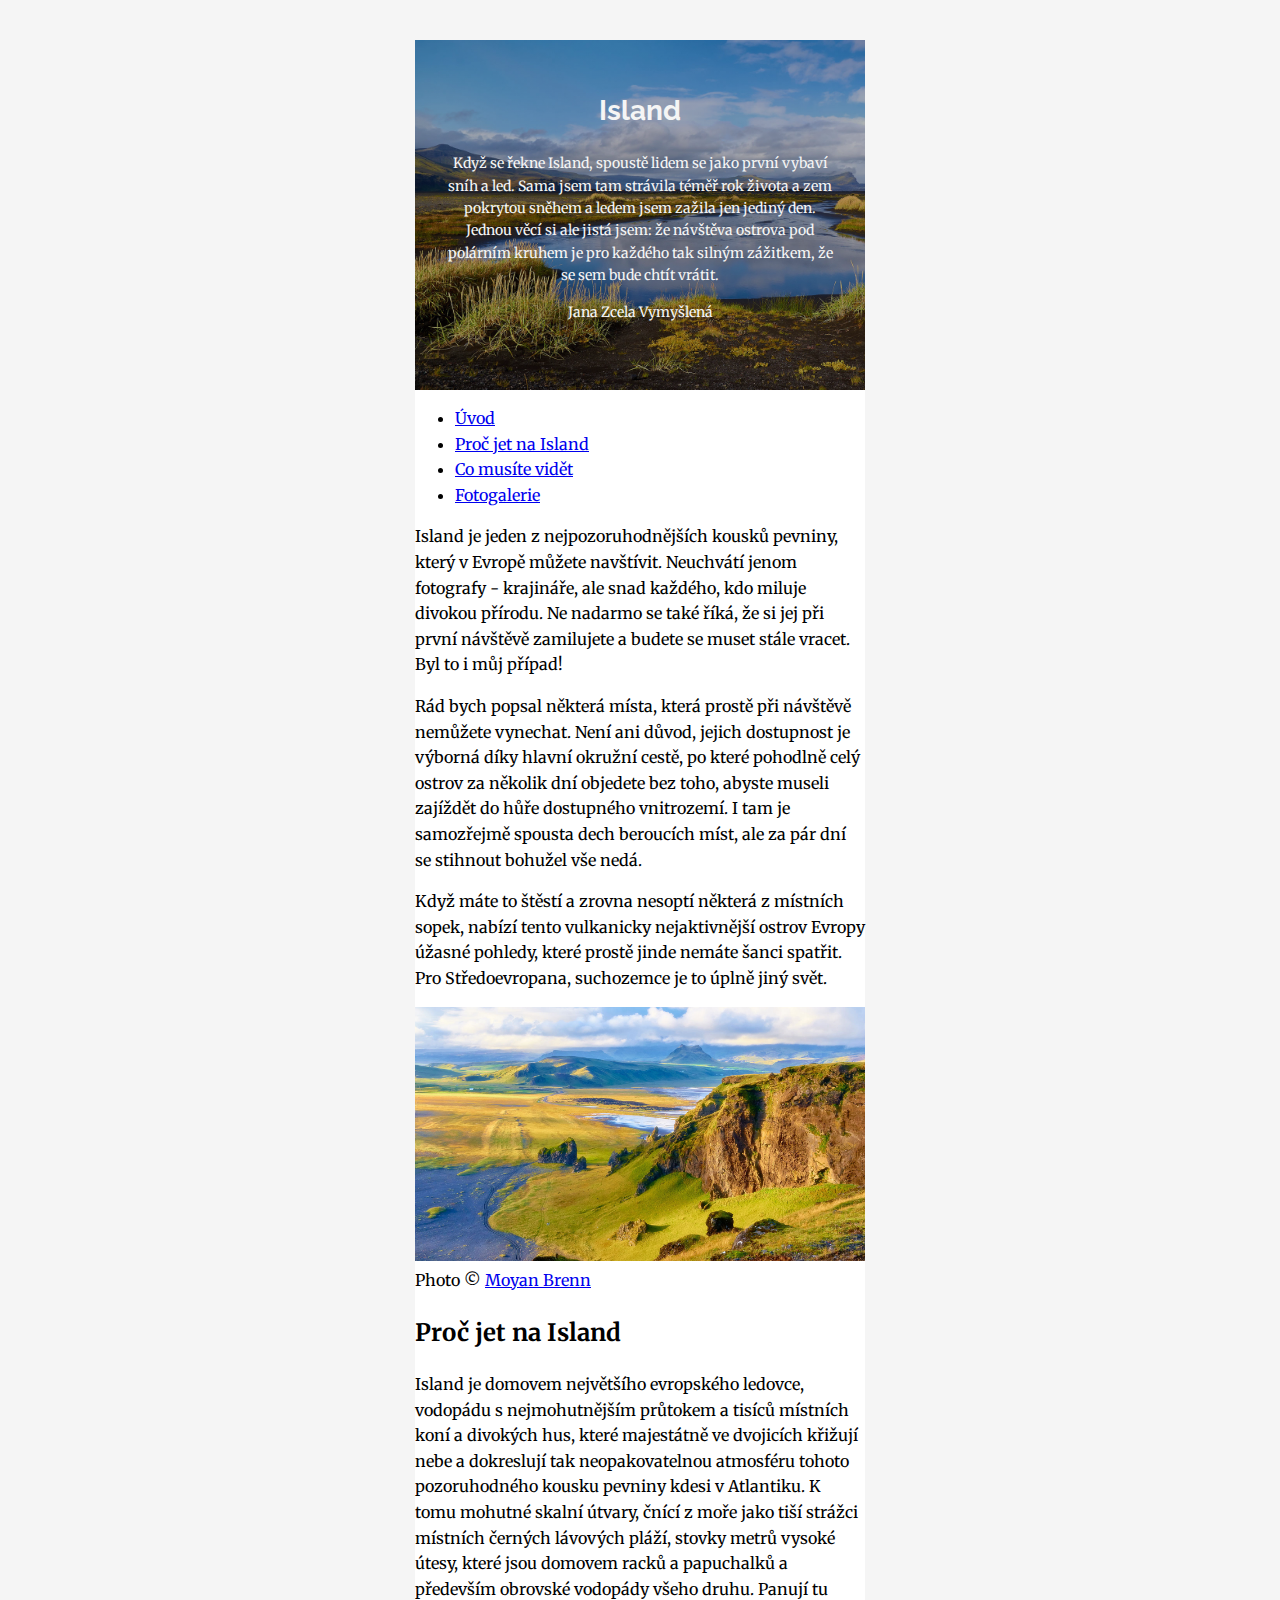
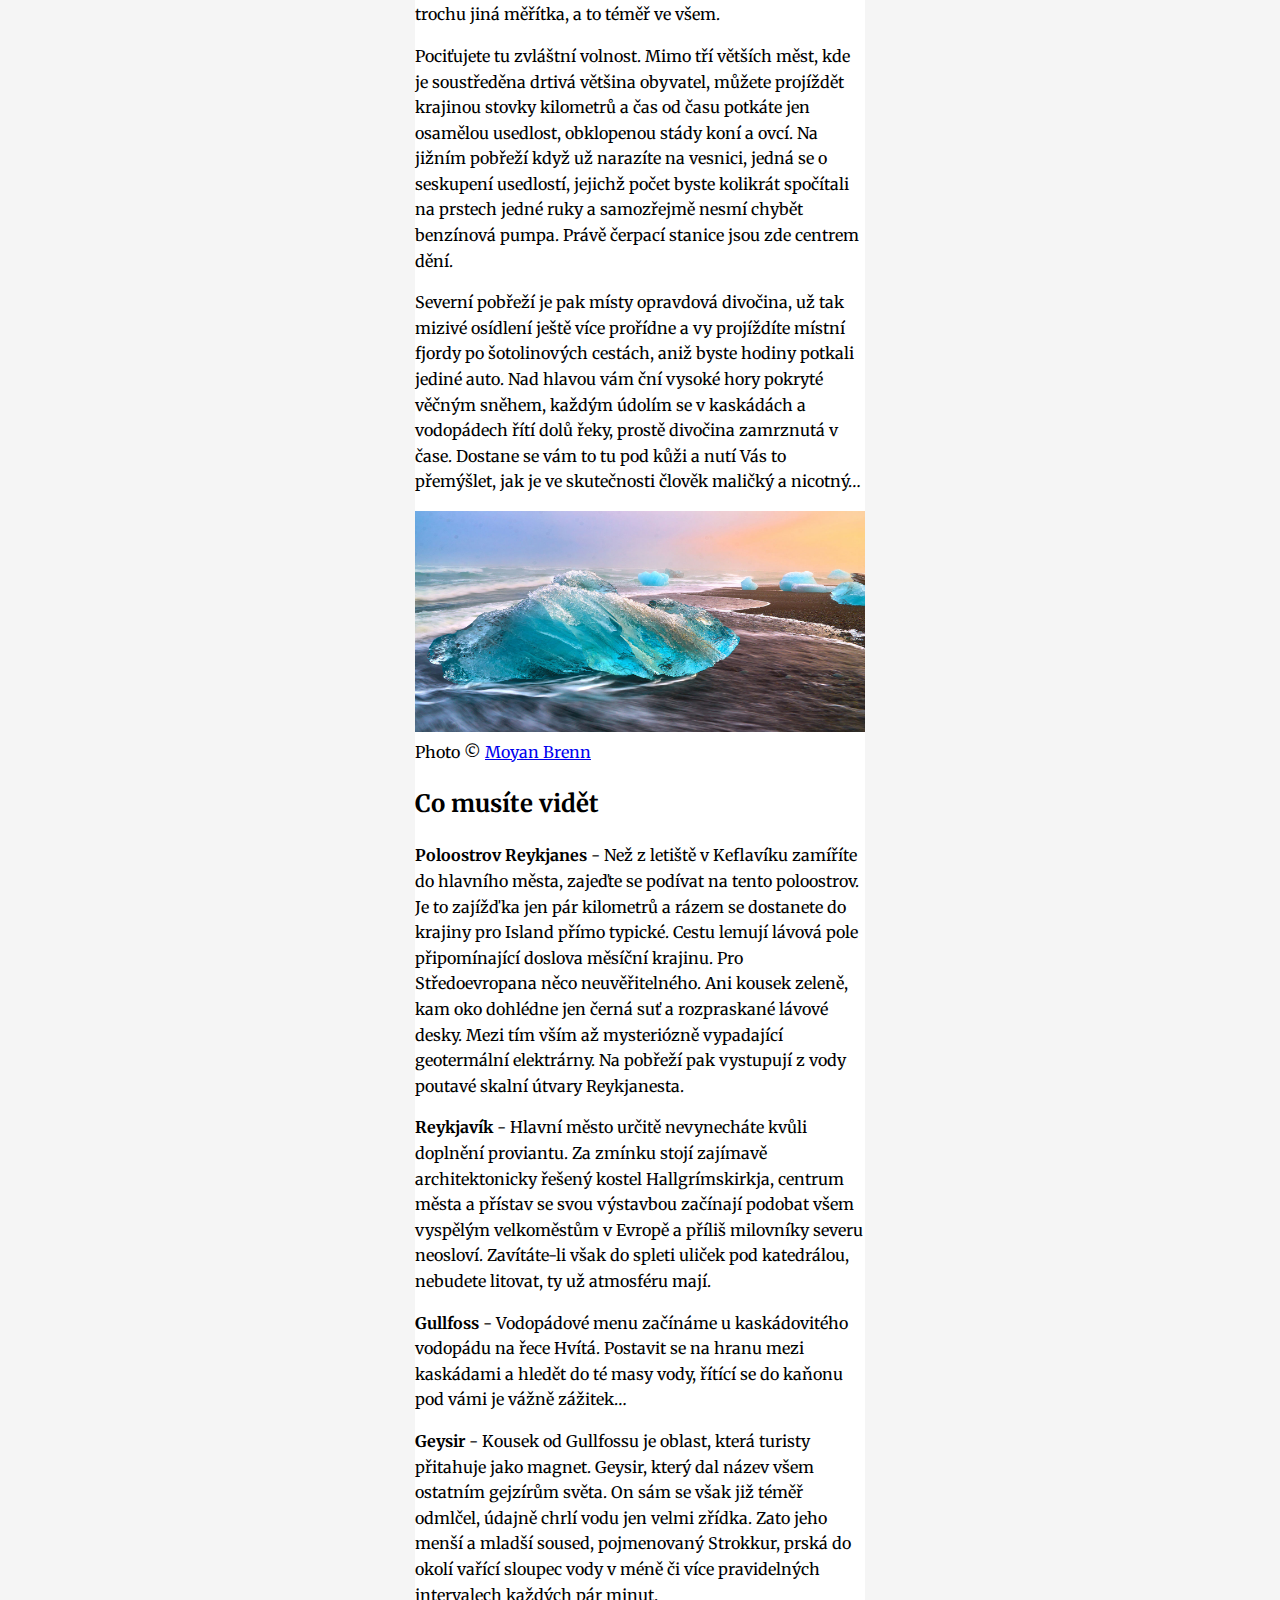
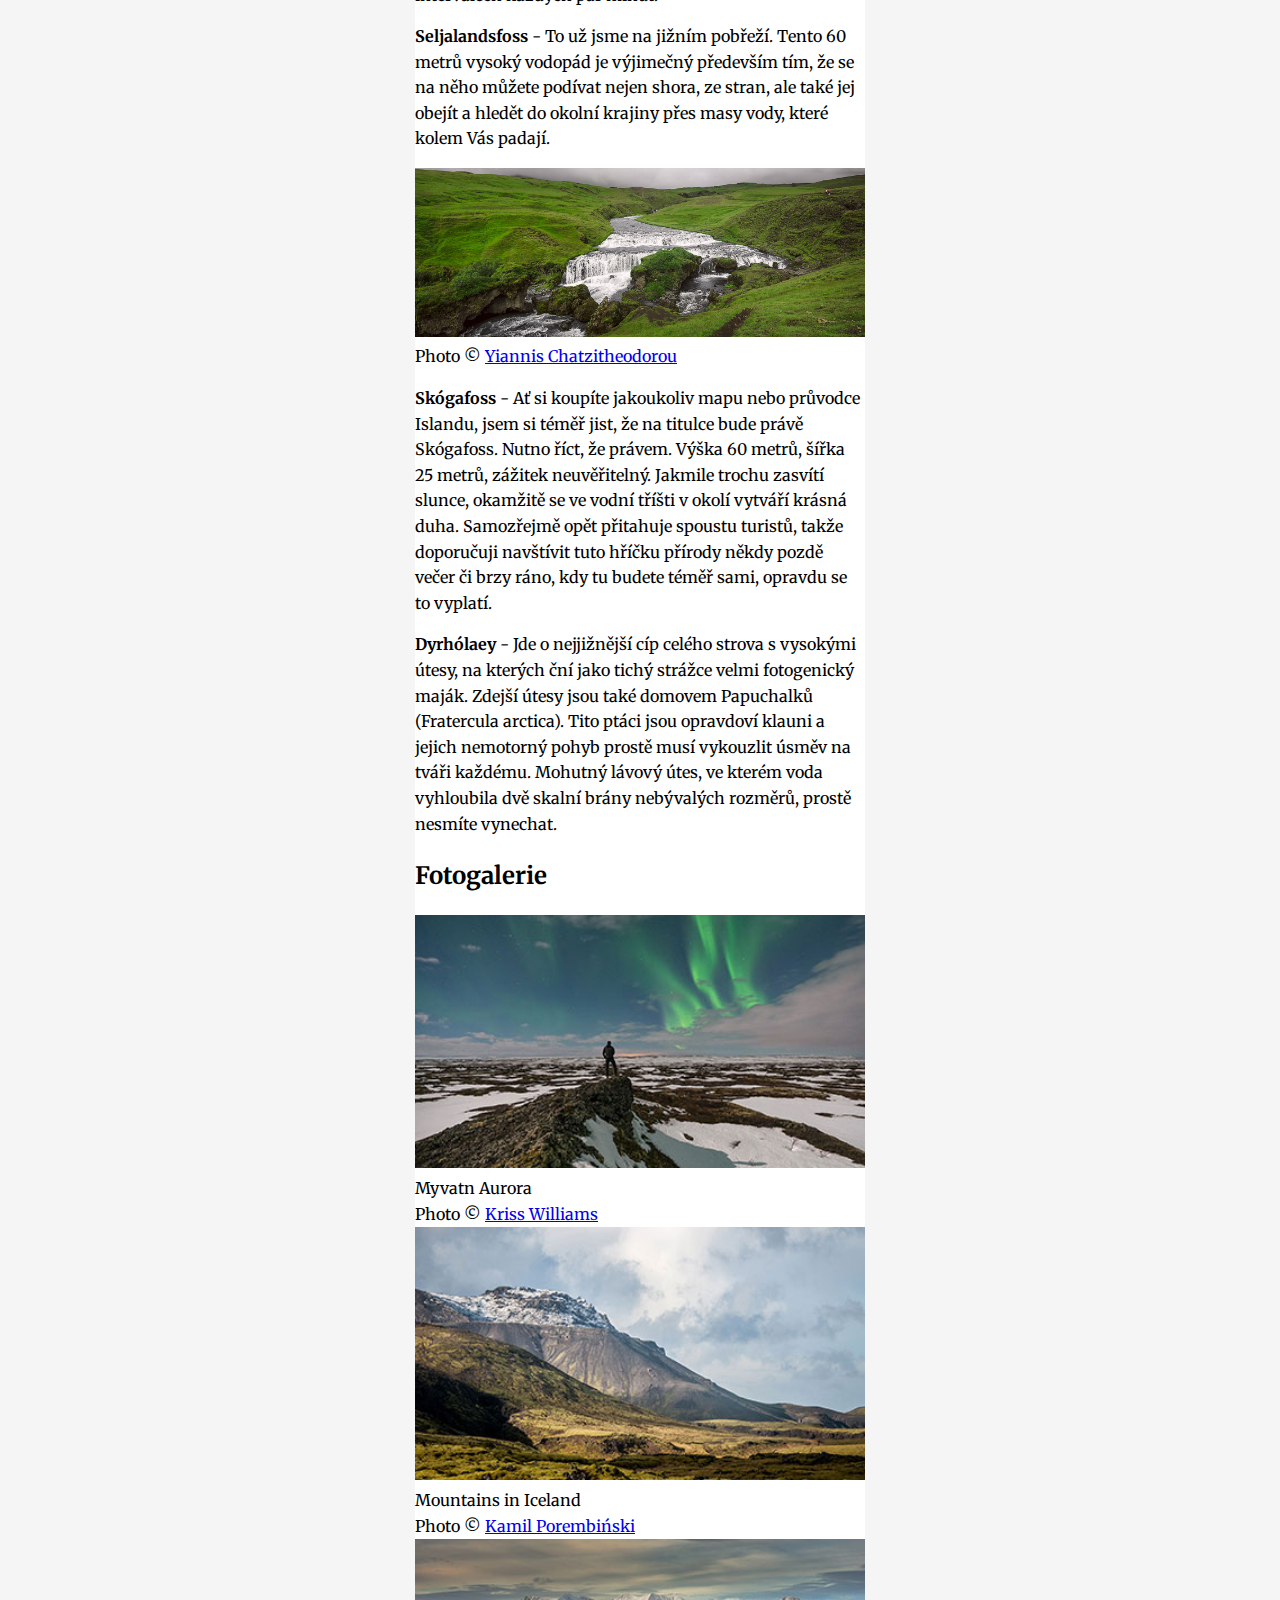
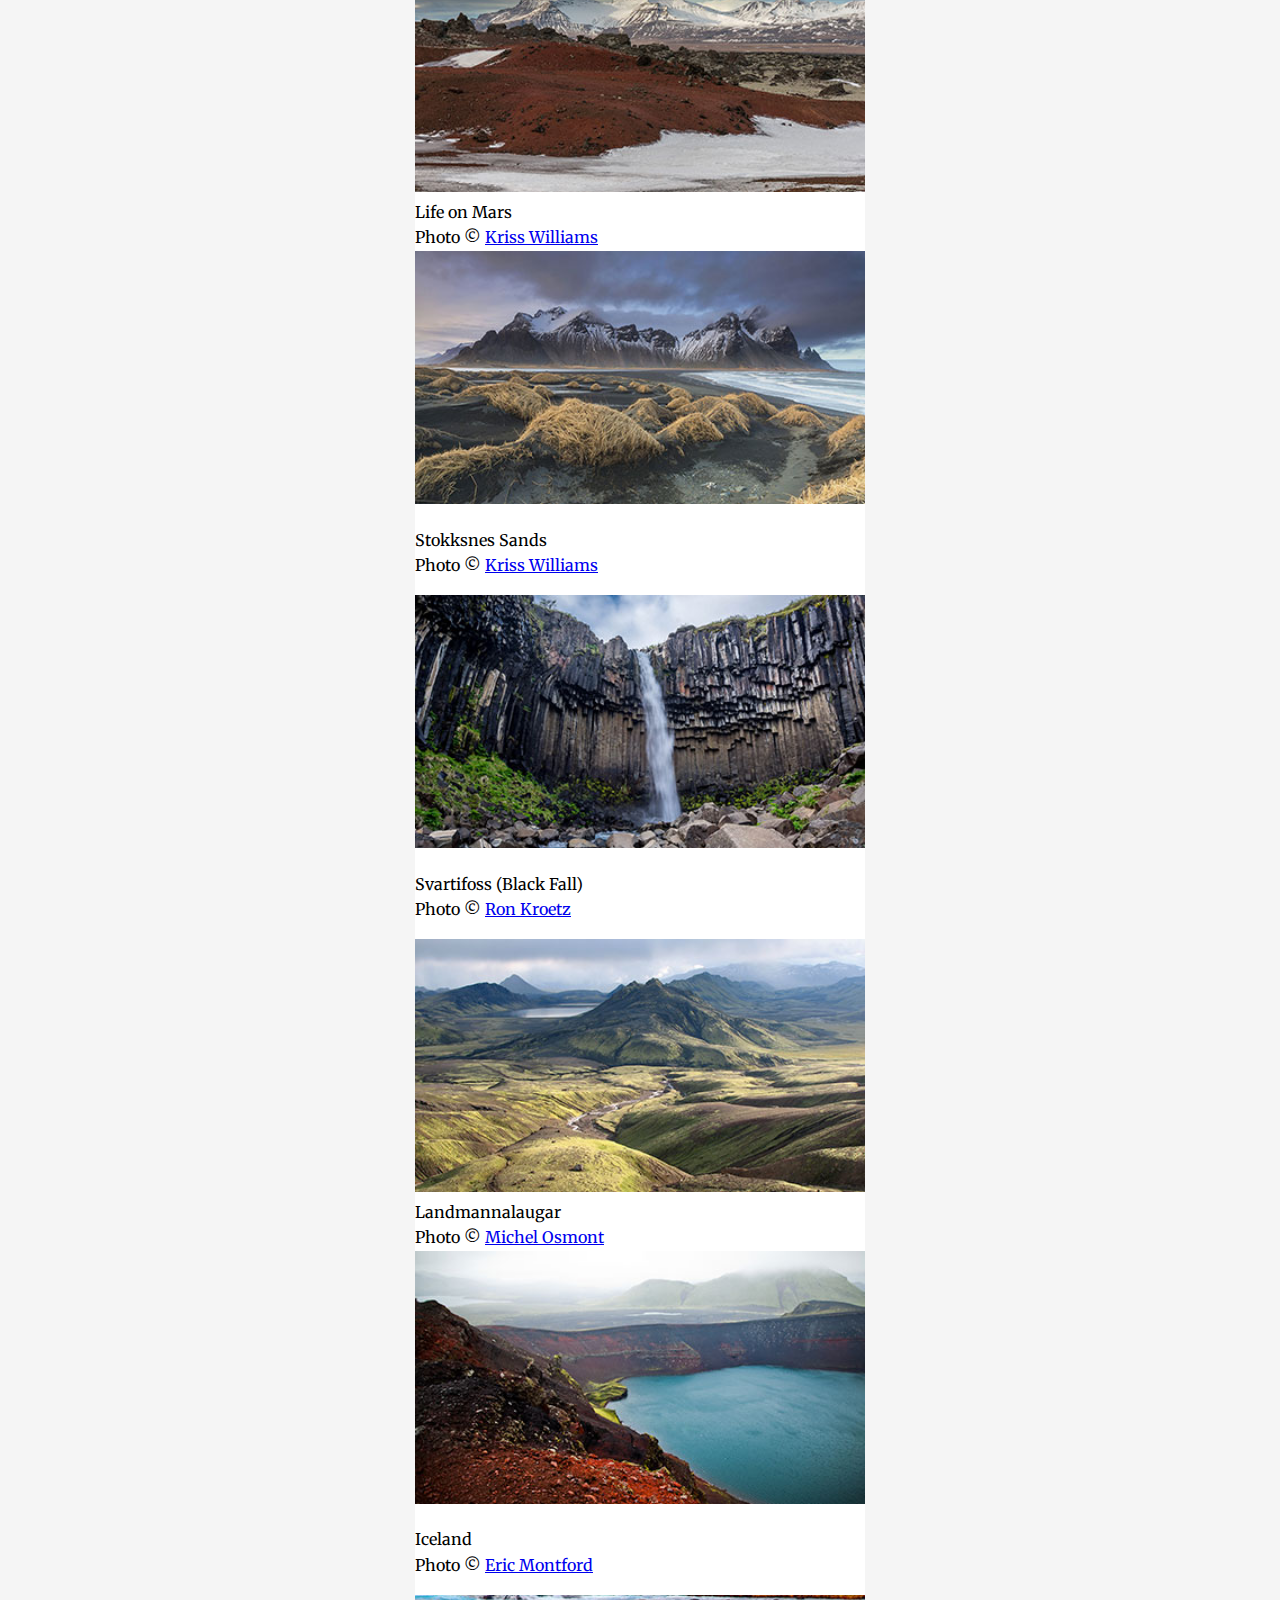
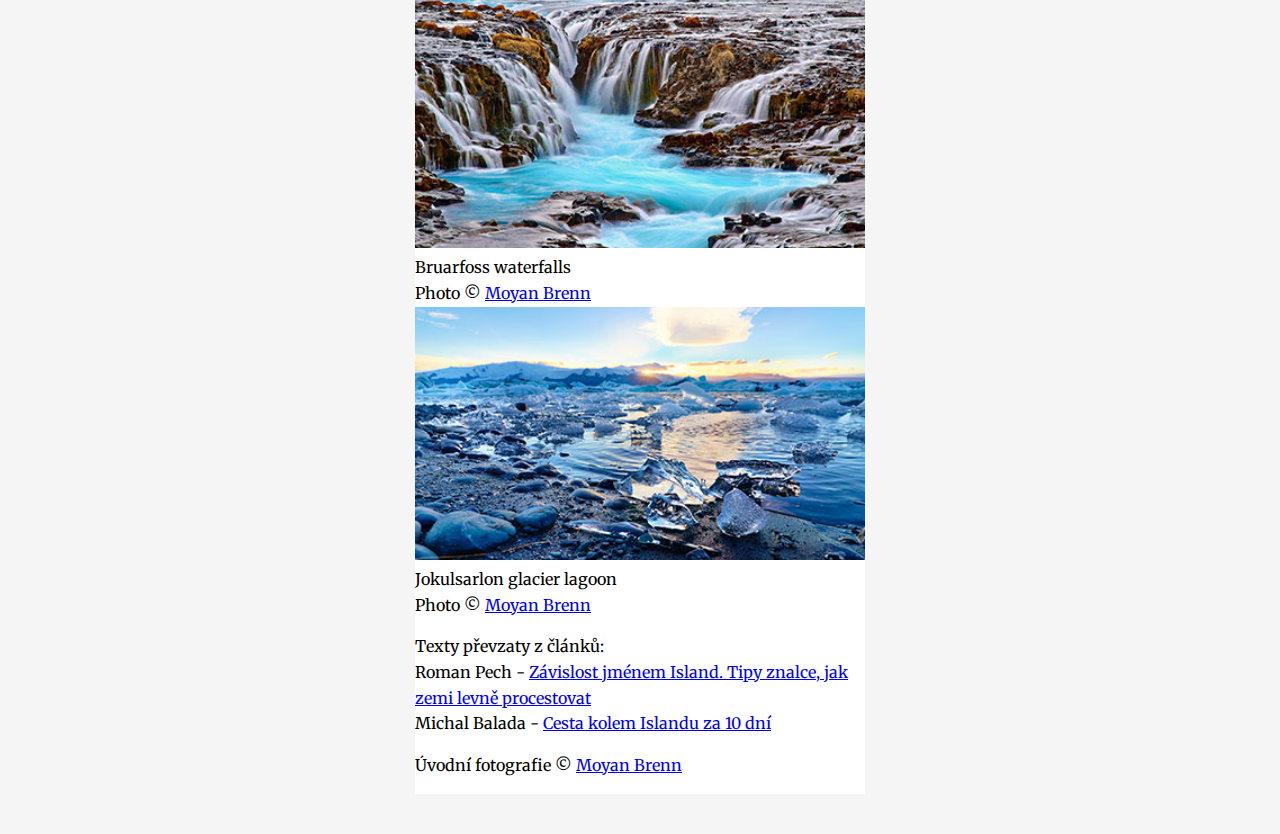
==== commit 65947c95: "Základní css, úprava obrázků, přidání  hlavičky" ====
--- a/index.html
+++ b/index.html
@@ -12,300 +12,308 @@
   </head>
   <body>
     <!-- hlavička -->
-
-    <h1 class="titulek">Island</h1>
-
-    <p class="perex">
-      Když se řekne Island, spoustě lidem se jako první vybaví sníh a led. Sama
-      jsem tam strávila téměř rok života a zem pokrytou sněhem a ledem jsem
-      zažila jen jediný den. Jednou věcí si ale jistá jsem: že návštěva ostrova
-      pod polárním kruhem je pro každého tak silným zážitkem, že se sem bude
-      chtít vrátit.
-    </p>
-
-    <p class="autor">Jana Zcela Vymyšlená</p>
-
-    <!-- menu -->
-
-    <ul class="menu">
-      <li><a href="#">Úvod</a></li>
-      <li><a href="#">Proč jet na Island</a></li>
-      <li><a href="#">Co musíte vidět</a></li>
-      <li><a href="#">Fotogalerie</a></li>
-    </ul>
-
-    <!-- sekce Úvod -->
-
-    <p>
-      Island je jeden z nejpozoruhodnějších kousků pevniny, který v Evropě
-      můžete navštívit. Neuchvátí jenom fotografy - krajináře, ale snad každého,
-      kdo miluje divokou přírodu. Ne nadarmo se také říká, že si jej při první
-      návštěvě zamilujete a budete se muset stále vracet. Byl to i můj případ!
-    </p>
-
-    <p>
-      Rád bych popsal některá místa, která prostě při návštěvě nemůžete
-      vynechat. Není ani důvod, jejich dostupnost je výborná díky hlavní okružní
-      cestě, po které pohodlně celý ostrov za několik dní objedete bez toho,
-      abyste museli zajíždět do hůře dostupného vnitrozemí. I tam je samozřejmě
-      spousta dech beroucích míst, ale za pár dní se stihnout bohužel vše nedá.
-    </p>
-
-    <p>
-      Když máte to štěstí a zrovna nesoptí některá z místních sopek, nabízí
-      tento vulkanicky nejaktivnější ostrov Evropy úžasné pohledy, které prostě
-      jinde nemáte šanci spatřit. Pro Středoevropana, suchozemce je to úplně
-      jiný svět.
-    </p>
-
-    <figure>
-      <img src="images/island1.jpg" alt="Island" />
-      <figcaption class="popisek">
-        Photo &copy; <a href="https://flic.kr/p/yFnyAT">Moyan Brenn</a>
-      </figcaption>
-    </figure>
-
-    <!-- sekce Proč -->
-
-    <h2>Proč jet na Island</h2>
-
-    <p>
-      Island je domovem největšího evropského ledovce, vodopádu s nejmohutnějším
-      průtokem a tisíců místních koní a divokých hus, které majestátně ve
-      dvojicích křižují nebe a dokreslují tak neopakovatelnou atmosféru tohoto
-      pozoruhodného kousku pevniny kdesi v Atlantiku. K tomu mohutné skalní
-      útvary, čnící z moře jako tiší strážci místních černých lávových pláží,
-      stovky metrů vysoké útesy, které jsou domovem racků a papuchalků a
-      především obrovské vodopády všeho druhu. Panují tu trochu jiná měřítka, a
-      to téměř ve všem.
-    </p>
-
-    <p>
-      Pociťujete tu zvláštní volnost. Mimo tří větších měst, kde je soustředěna
-      drtivá většina obyvatel, můžete projíždět krajinou stovky kilometrů a čas
-      od času potkáte jen osamělou usedlost, obklopenou stády koní a ovcí. Na
-      jižním pobřeží když už narazíte na vesnici, jedná se o seskupení
-      usedlostí, jejichž počet byste kolikrát spočítali na prstech jedné ruky a
-      samozřejmě nesmí chybět benzínová pumpa. Právě čerpací stanice jsou zde
-      centrem dění.
-    </p>
-
-    <p>
-      Severní pobřeží je pak místy opravdová divočina, už tak mizivé osídlení
-      ještě více prořídne a vy projíždíte místní fjordy po šotolinových cestách,
-      aniž byste hodiny potkali jediné auto. Nad hlavou vám ční vysoké hory
-      pokryté věčným sněhem, každým údolím se v kaskádách a vodopádech řítí dolů
-      řeky, prostě divočina zamrznutá v čase. Dostane se vám to tu pod kůži a
-      nutí Vás to přemýšlet, jak je ve skutečnosti člověk maličký a
-      nicotný&hellip;
-    </p>
-
-    <figure>
-      <img src="images/island2.jpg" alt="Island" />
-      <figcaption class="popisek">
-        Photo &copy; <a href="https://flic.kr/p/yiAg2h">Moyan Brenn</a>
-      </figcaption>
-    </figure>
-
-    <!-- sekce Co musíte vidět -->
-
-    <h2>Co musíte vidět</h2>
-
-    <p>
-      <strong>Poloostrov Reykjanes</strong> - Než z letiště v Keflavíku zamíříte
-      do hlavního města, zajeďte se podívat na tento poloostrov. Je to zajížďka
-      jen pár kilometrů a rázem se dostanete do krajiny pro Island přímo
-      typické. Cestu lemují lávová pole připomínající doslova měsíční krajinu.
-      Pro Středoevropana něco neuvěřitelného. Ani kousek zeleně, kam oko
-      dohlédne jen černá suť a rozpraskané lávové desky. Mezi tím vším až
-      mysteriózně vypadající geotermální elektrárny. Na pobřeží pak vystupují z
-      vody poutavé skalní útvary Reykjanesta.
-    </p>
-
-    <p>
-      <strong>Reykjavík</strong> - Hlavní město určitě nevynecháte kvůli
-      doplnění proviantu. Za zmínku stojí zajímavě architektonicky řešený kostel
-      Hallgrímskirkja, centrum města a přístav se svou výstavbou začínají
-      podobat všem vyspělým velkoměstům v Evropě a příliš milovníky severu
-      neosloví. Zavítáte-li však do spleti uliček pod katedrálou, nebudete
-      litovat, ty už atmosféru mají.
-    </p>
-
-    <p>
-      <strong>Gullfoss</strong> - Vodopádové menu začínáme u kaskádovitého
-      vodopádu na řece Hvítá. Postavit se na hranu mezi kaskádami a hledět do té
-      masy vody, řítící se do kaňonu pod vámi je vážně zážitek&hellip;
-    </p>
-
-    <p>
-      <strong>Geysir</strong> - Kousek od Gullfossu je oblast, která turisty
-      přitahuje jako magnet. Geysir, který dal název všem ostatním gejzírům
-      světa. On sám se však již téměř odmlčel, údajně chrlí vodu jen velmi
-      zřídka. Zato jeho menší a mladší soused, pojmenovaný Strokkur, prská do
-      okolí vařící sloupec vody v méně či více pravidelných intervalech každých
-      pár minut.
-    </p>
-
-    <p>
-      <strong>Seljalandsfoss</strong> - To už jsme na jižním pobřeží. Tento 60
-      metrů vysoký vodopád je výjimečný především tím, že se na něho můžete
-      podívat nejen shora, ze stran, ale také jej obejít a hledět do okolní
-      krajiny přes masy vody, které kolem Vás padají.
-    </p>
-
-    <figure>
-      <img src="images/island3.jpg" alt="Island" />
-      <figcaption class="popisek">
-        Photo &copy;
-        <a href="https://flic.kr/p/LfcKHP">Yiannis Chatzitheodorou</a>
-      </figcaption>
-    </figure>
-
-    <!-- změna strany, aby to celé bylo hezčí :) -->
-
-    <p>
-      <strong>Skógafoss</strong> - Ať si koupíte jakoukoliv mapu nebo průvodce
-      Islandu, jsem si téměř jist, že na titulce bude právě Skógafoss. Nutno
-      říct, že právem. Výška 60 metrů, šířka 25 metrů, zážitek neuvěřitelný.
-      Jakmile trochu zasvítí slunce, okamžitě se ve vodní tříšti v okolí vytváří
-      krásná duha. Samozřejmě opět přitahuje spoustu turistů, takže doporučuji
-      navštívit tuto hříčku přírody někdy pozdě večer či brzy ráno, kdy tu
-      budete téměř sami, opravdu se to vyplatí.
-    </p>
-
-    <p>
-      <strong>Dyrhólaey</strong> - Jde o nejjižnější cíp celého strova s
-      vysokými útesy, na kterých ční jako tichý strážce velmi fotogenický maják.
-      Zdejší útesy jsou také domovem Papuchalků (Fratercula arctica). Tito ptáci
-      jsou opravdoví klauni a jejich nemotorný pohyb prostě musí vykouzlit úsměv
-      na tváři každému. Mohutný lávový útes, ve kterém voda vyhloubila dvě
-      skalní brány nebývalých rozměrů, prostě nesmíte vynechat.
-    </p>
-
-    <!-- sekce Fotogalerie -->
-
-    <h2>Fotogalerie</h2>
-
-    <div class="galerie">
-      <figure class="foto">
-        <img src="images/nahled1.jpg" alt="Myvatn Aurora" />
-        <figcaption class="popisek">
-          Myvatn Aurora<br />
-          <span class="popisek-copy"
-            >Photo &copy;
-            <a href="https://flic.kr/p/GN5utm">Kriss Williams</a></span
+    <div class="ramec-obal">
+      <div class="ramec">
+        <div class="uvodni-foto">
+          <h1 class="titulek">Island</h1>
+
+          <p class="perex">
+            Když se řekne Island, spoustě lidem se jako první vybaví sníh a led.
+            Sama jsem tam strávila téměř rok života a zem pokrytou sněhem a
+            ledem jsem zažila jen jediný den. Jednou věcí si ale jistá jsem: že
+            návštěva ostrova pod polárním kruhem je pro každého tak silným
+            zážitkem, že se sem bude chtít vrátit.
+          </p>
+
+          <p class="autor">Jana Zcela Vymyšlená</p>
+        </div>
+        <!-- menu -->
+
+        <ul class="menu">
+          <li><a href="#">Úvod</a></li>
+          <li><a href="#">Proč jet na Island</a></li>
+          <li><a href="#">Co musíte vidět</a></li>
+          <li><a href="#">Fotogalerie</a></li>
+        </ul>
+
+        <!-- sekce Úvod -->
+
+        <p>
+          Island je jeden z nejpozoruhodnějších kousků pevniny, který v Evropě
+          můžete navštívit. Neuchvátí jenom fotografy - krajináře, ale snad
+          každého, kdo miluje divokou přírodu. Ne nadarmo se také říká, že si
+          jej při první návštěvě zamilujete a budete se muset stále vracet. Byl
+          to i můj případ!
+        </p>
+
+        <p>
+          Rád bych popsal některá místa, která prostě při návštěvě nemůžete
+          vynechat. Není ani důvod, jejich dostupnost je výborná díky hlavní
+          okružní cestě, po které pohodlně celý ostrov za několik dní objedete
+          bez toho, abyste museli zajíždět do hůře dostupného vnitrozemí. I tam
+          je samozřejmě spousta dech beroucích míst, ale za pár dní se stihnout
+          bohužel vše nedá.
+        </p>
+
+        <p>
+          Když máte to štěstí a zrovna nesoptí některá z místních sopek, nabízí
+          tento vulkanicky nejaktivnější ostrov Evropy úžasné pohledy, které
+          prostě jinde nemáte šanci spatřit. Pro Středoevropana, suchozemce je
+          to úplně jiný svět.
+        </p>
+
+        <figure class="foto">
+          <img src="images/island1.jpg" alt="Island" />
+          <figcaption class="popisek">
+            Photo &copy; <a href="https://flic.kr/p/yFnyAT">Moyan Brenn</a>
+          </figcaption>
+        </figure>
+
+        <!-- sekce Proč -->
+
+        <h2>Proč jet na Island</h2>
+
+        <p>
+          Island je domovem největšího evropského ledovce, vodopádu s
+          nejmohutnějším průtokem a tisíců místních koní a divokých hus, které
+          majestátně ve dvojicích křižují nebe a dokreslují tak neopakovatelnou
+          atmosféru tohoto pozoruhodného kousku pevniny kdesi v Atlantiku. K
+          tomu mohutné skalní útvary, čnící z moře jako tiší strážci místních
+          černých lávových pláží, stovky metrů vysoké útesy, které jsou domovem
+          racků a papuchalků a především obrovské vodopády všeho druhu. Panují
+          tu trochu jiná měřítka, a to téměř ve všem.
+        </p>
+
+        <p>
+          Pociťujete tu zvláštní volnost. Mimo tří větších měst, kde je
+          soustředěna drtivá většina obyvatel, můžete projíždět krajinou stovky
+          kilometrů a čas od času potkáte jen osamělou usedlost, obklopenou
+          stády koní a ovcí. Na jižním pobřeží když už narazíte na vesnici,
+          jedná se o seskupení usedlostí, jejichž počet byste kolikrát spočítali
+          na prstech jedné ruky a samozřejmě nesmí chybět benzínová pumpa. Právě
+          čerpací stanice jsou zde centrem dění.
+        </p>
+
+        <p>
+          Severní pobřeží je pak místy opravdová divočina, už tak mizivé
+          osídlení ještě více prořídne a vy projíždíte místní fjordy po
+          šotolinových cestách, aniž byste hodiny potkali jediné auto. Nad
+          hlavou vám ční vysoké hory pokryté věčným sněhem, každým údolím se v
+          kaskádách a vodopádech řítí dolů řeky, prostě divočina zamrznutá v
+          čase. Dostane se vám to tu pod kůži a nutí Vás to přemýšlet, jak je ve
+          skutečnosti člověk maličký a nicotný&hellip;
+        </p>
+
+        <figure class="foto">
+          <img src="images/island2.jpg" alt="Island" />
+          <figcaption class="popisek">
+            Photo &copy; <a href="https://flic.kr/p/yiAg2h">Moyan Brenn</a>
+          </figcaption>
+        </figure>
+
+        <!-- sekce Co musíte vidět -->
+
+        <h2>Co musíte vidět</h2>
+
+        <p>
+          <strong>Poloostrov Reykjanes</strong> - Než z letiště v Keflavíku
+          zamíříte do hlavního města, zajeďte se podívat na tento poloostrov. Je
+          to zajížďka jen pár kilometrů a rázem se dostanete do krajiny pro
+          Island přímo typické. Cestu lemují lávová pole připomínající doslova
+          měsíční krajinu. Pro Středoevropana něco neuvěřitelného. Ani kousek
+          zeleně, kam oko dohlédne jen černá suť a rozpraskané lávové desky.
+          Mezi tím vším až mysteriózně vypadající geotermální elektrárny. Na
+          pobřeží pak vystupují z vody poutavé skalní útvary Reykjanesta.
+        </p>
+
+        <p>
+          <strong>Reykjavík</strong> - Hlavní město určitě nevynecháte kvůli
+          doplnění proviantu. Za zmínku stojí zajímavě architektonicky řešený
+          kostel Hallgrímskirkja, centrum města a přístav se svou výstavbou
+          začínají podobat všem vyspělým velkoměstům v Evropě a příliš milovníky
+          severu neosloví. Zavítáte-li však do spleti uliček pod katedrálou,
+          nebudete litovat, ty už atmosféru mají.
+        </p>
+
+        <p>
+          <strong>Gullfoss</strong> - Vodopádové menu začínáme u kaskádovitého
+          vodopádu na řece Hvítá. Postavit se na hranu mezi kaskádami a hledět
+          do té masy vody, řítící se do kaňonu pod vámi je vážně zážitek&hellip;
+        </p>
+
+        <p>
+          <strong>Geysir</strong> - Kousek od Gullfossu je oblast, která turisty
+          přitahuje jako magnet. Geysir, který dal název všem ostatním gejzírům
+          světa. On sám se však již téměř odmlčel, údajně chrlí vodu jen velmi
+          zřídka. Zato jeho menší a mladší soused, pojmenovaný Strokkur, prská
+          do okolí vařící sloupec vody v méně či více pravidelných intervalech
+          každých pár minut.
+        </p>
+
+        <p>
+          <strong>Seljalandsfoss</strong> - To už jsme na jižním pobřeží. Tento
+          60 metrů vysoký vodopád je výjimečný především tím, že se na něho
+          můžete podívat nejen shora, ze stran, ale také jej obejít a hledět do
+          okolní krajiny přes masy vody, které kolem Vás padají.
+        </p>
+
+        <figure class="foto">
+          <img src="images/island3.jpg" alt="Island" />
+          <figcaption class="popisek">
+            Photo &copy;
+            <a href="https://flic.kr/p/LfcKHP">Yiannis Chatzitheodorou</a>
+          </figcaption>
+        </figure>
+
+        <!-- změna strany, aby to celé bylo hezčí :) -->
+
+        <p>
+          <strong>Skógafoss</strong> - Ať si koupíte jakoukoliv mapu nebo
+          průvodce Islandu, jsem si téměř jist, že na titulce bude právě
+          Skógafoss. Nutno říct, že právem. Výška 60 metrů, šířka 25 metrů,
+          zážitek neuvěřitelný. Jakmile trochu zasvítí slunce, okamžitě se ve
+          vodní tříšti v okolí vytváří krásná duha. Samozřejmě opět přitahuje
+          spoustu turistů, takže doporučuji navštívit tuto hříčku přírody někdy
+          pozdě večer či brzy ráno, kdy tu budete téměř sami, opravdu se to
+          vyplatí.
+        </p>
+
+        <p>
+          <strong>Dyrhólaey</strong> - Jde o nejjižnější cíp celého strova s
+          vysokými útesy, na kterých ční jako tichý strážce velmi fotogenický
+          maják. Zdejší útesy jsou také domovem Papuchalků (Fratercula arctica).
+          Tito ptáci jsou opravdoví klauni a jejich nemotorný pohyb prostě musí
+          vykouzlit úsměv na tváři každému. Mohutný lávový útes, ve kterém voda
+          vyhloubila dvě skalní brány nebývalých rozměrů, prostě nesmíte
+          vynechat.
+        </p>
+
+        <!-- sekce Fotogalerie -->
+
+        <h2>Fotogalerie</h2>
+
+        <div class="galerie">
+          <figure class="foto">
+            <img src="images/nahled1.jpg" alt="Myvatn Aurora" />
+            <figcaption class="popisek">
+              Myvatn Aurora<br />
+              <span class="popisek-copy"
+                >Photo &copy;
+                <a href="https://flic.kr/p/GN5utm">Kriss Williams</a></span
+              >
+            </figcaption>
+          </figure>
+
+          <figure class="foto">
+            <img src="images/nahled2.jpg" alt="Mountains in Iceland" />
+            <figcaption class="popisek">
+              Mountains in Iceland<br />
+              <span class="popisek-copy"
+                >Photo &copy;
+                <a href="https://flic.kr/p/qCC5fd">Kamil Porembiński</a></span
+              >
+            </figcaption>
+          </figure>
+
+          <figure class="foto">
+            <img src="images/nahled3.jpg" alt="Life on Mars" />
+            <figcaption class="popisek">
+              Life on Mars<br />
+              <span class="popisek-copy"
+                >Photo &copy;
+                <a href="https://flic.kr/p/DrxutX">Kriss Williams</a></span
+              >
+            </figcaption>
+          </figure>
+
+          <figure class="foto">
+            <img src="images/nahled4.jpg" alt="Stokksnes Sands" />
+            <p class="popisek">
+              Stokksnes Sands<br />
+              <span class="popisek-copy"
+                >Photo &copy;
+                <a href="https://flic.kr/p/vzopTG">Kriss Williams</a></span
+              >
+            </p>
+          </figure>
+
+          <figure class="foto">
+            <img src="images/nahled5.jpg" alt="Svartifoss (Black Fall)" />
+            <p class="popisek">
+              Svartifoss (Black Fall)<br />
+              <span class="popisek-copy"
+                >Photo &copy;
+                <a href="https://flic.kr/p/v5Butv">Ron Kroetz</a></span
+              >
+            </p>
+          </figure>
+
+          <figure class="foto">
+            <img src="images/nahled6.jpg" alt="Landmannalaugar" />
+            <figcaption class="popisek">
+              Landmannalaugar<br />
+              <span class="popisek-copy"
+                >Photo &copy;
+                <a href="https://flic.kr/p/2SWHDd">Michel Osmont</a></span
+              >
+            </figcaption>
+          </figure>
+
+          <figure class="foto">
+            <img src="images/nahled7.jpg" alt="Iceland" />
+            <p class="popisek">
+              Iceland<br />
+              <span class="popisek-copy"
+                >Photo &copy;
+                <a href="https://flic.kr/p/aaqZLk">Eric Montford</a></span
+              >
+            </p>
+          </figure>
+
+          <figure class="foto">
+            <img src="images/nahled8.jpg" alt="Bruarfoss waterfalls" />
+            <figcaption class="popisek">
+              Bruarfoss waterfalls<br />
+              <span class="popisek-copy"
+                >Photo &copy;
+                <a href="https://flic.kr/p/nuUQM7">Moyan Brenn</a></span
+              >
+            </figcaption>
+          </figure>
+
+          <figure class="foto">
+            <img src="images/nahled9.jpg" alt="Jokulsarlon glacier lagoon" />
+            <figcaption class="popisek">
+              Jokulsarlon glacier lagoon<br />
+              <span class="popisek-copy"
+                >Photo &copy;
+                <a href="https://flic.kr/p/getEgS">Moyan Brenn</a></span
+              >
+            </figcaption>
+          </figure>
+        </div>
+        <!-- konec .galerie -->
+
+        <!-- patička -->
+
+        <p>
+          Texty převzaty z článků:<br />
+          Roman Pech -
+          <a
+            href="http://cestovani.idnes.cz/island-a-roman-pech-0nh-/kolem-sveta.aspx?c=A140519_125122_kolem-sveta_tom"
+            >Závislost jménem Island. Tipy znalce, jak zemi levně procestovat</a
+          ><br />
+          Michal Balada -
+          <a
+            href="http://www.pohora.cz/tipy-na-vylety/16352-cesta-kolem-islandu-za-10-dni/"
+            >Cesta kolem Islandu za 10 dní</a
           >
-        </figcaption>
-      </figure>
-
-      <figure class="foto">
-        <img src="images/nahled2.jpg" alt="Mountains in Iceland" />
-        <figcaption class="popisek">
-          Mountains in Iceland<br />
-          <span class="popisek-copy"
-            >Photo &copy;
-            <a href="https://flic.kr/p/qCC5fd">Kamil Porembiński</a></span
-          >
-        </figcaption>
-      </figure>
-
-      <figure class="foto">
-        <img src="images/nahled3.jpg" alt="Life on Mars" />
-        <figcaption class="popisek">
-          Life on Mars<br />
-          <span class="popisek-copy"
-            >Photo &copy;
-            <a href="https://flic.kr/p/DrxutX">Kriss Williams</a></span
-          >
-        </figcaption>
-      </figure>
-
-      <figure class="foto">
-        <img src="images/nahled4.jpg" alt="Stokksnes Sands" />
-        <p class="popisek">
-          Stokksnes Sands<br />
-          <span class="popisek-copy"
-            >Photo &copy;
-            <a href="https://flic.kr/p/vzopTG">Kriss Williams</a></span
-          >
-        </p>
-      </figure>
-
-      <figure class="foto">
-        <img src="images/nahled5.jpg" alt="Svartifoss (Black Fall)" />
-        <p class="popisek">
-          Svartifoss (Black Fall)<br />
-          <span class="popisek-copy"
-            >Photo &copy;
-            <a href="https://flic.kr/p/v5Butv">Ron Kroetz</a></span
-          >
-        </p>
-      </figure>
-
-      <figure class="foto">
-        <img src="images/nahled6.jpg" alt="Landmannalaugar" />
-        <figcaption class="popisek">
-          Landmannalaugar<br />
-          <span class="popisek-copy"
-            >Photo &copy;
-            <a href="https://flic.kr/p/2SWHDd">Michel Osmont</a></span
-          >
-        </figcaption>
-      </figure>
-
-      <figure class="foto">
-        <img src="images/nahled7.jpg" alt="Iceland" />
-        <p class="popisek">
-          Iceland<br />
-          <span class="popisek-copy"
-            >Photo &copy;
-            <a href="https://flic.kr/p/aaqZLk">Eric Montford</a></span
-          >
-        </p>
-      </figure>
-
-      <figure class="foto">
-        <img src="images/nahled8.jpg" alt="Bruarfoss waterfalls" />
-        <figcaption class="popisek">
-          Bruarfoss waterfalls<br />
-          <span class="popisek-copy"
-            >Photo &copy;
-            <a href="https://flic.kr/p/nuUQM7">Moyan Brenn</a></span
-          >
-        </figcaption>
-      </figure>
-
-      <figure class="foto">
-        <img src="images/nahled9.jpg" alt="Jokulsarlon glacier lagoon" />
-        <figcaption class="popisek">
-          Jokulsarlon glacier lagoon<br />
-          <span class="popisek-copy"
-            >Photo &copy;
-            <a href="https://flic.kr/p/getEgS">Moyan Brenn</a></span
-          >
-        </figcaption>
-      </figure>
+        </p>
+        <p>
+          Úvodní fotografie &copy;
+          <a href="https://flic.kr/p/gett4S">Moyan Brenn</a>
+        </p>
+      </div>
     </div>
-    <!-- konec .galerie -->
-
-    <!-- patička -->
-
-    <p>
-      Texty převzaty z článků:<br />
-      Roman Pech -
-      <a
-        href="http://cestovani.idnes.cz/island-a-roman-pech-0nh-/kolem-sveta.aspx?c=A140519_125122_kolem-sveta_tom"
-        >Závislost jménem Island. Tipy znalce, jak zemi levně procestovat</a
-      ><br />
-      Michal Balada -
-      <a
-        href="http://www.pohora.cz/tipy-na-vylety/16352-cesta-kolem-islandu-za-10-dni/"
-        >Cesta kolem Islandu za 10 dní</a
-      >
-    </p>
-    <p>
-      Úvodní fotografie &copy;
-      <a href="https://flic.kr/p/gett4S">Moyan Brenn</a>
-    </p>
   </body>
 </html>
--- a/style.css
+++ b/style.css
@@ -7,6 +7,11 @@
  Jedeme retro cernobile, dnes barvy nepotrebujeme.
 */
 
+html, body, figure {
+    margin: 0;
+    padding: 0;
+
+}
 
 body {
     margin: 0;
@@ -15,8 +20,41 @@
     font-family: 'Merriweather', serif;
     font-size: 16px;
     line-height: 1.6;
+    min-height: 100vh;
 }
 
+.ramec-obal {
+    display: flex;
+    justify-content: center;
+    align-items: center;
+    min-height: 100vh;
+    width: 100%;
+    padding: 40px;
+  }
+
+ .ramec {
+     width: 450px;
+     background-color: white;
+ } 
+
+ .foto {
+     width: 100%;
+ }
+
+ img {
+     width: 100%;
+ }
+
+ .uvodni-foto {
+     text-align: center;
+     font-size: 14px;
+     padding: 30px;
+     color: whitesmoke;
+     background-image: linear-gradient(to bottom, rgba(0,0,0,0.3), rgba(0,0,0,0.3)), url("./images/island-hlavicka.jpg");;
+     background-size: cover;
+     height: 350px;
+     
+ }
 
 /* HLAVICKA */
 
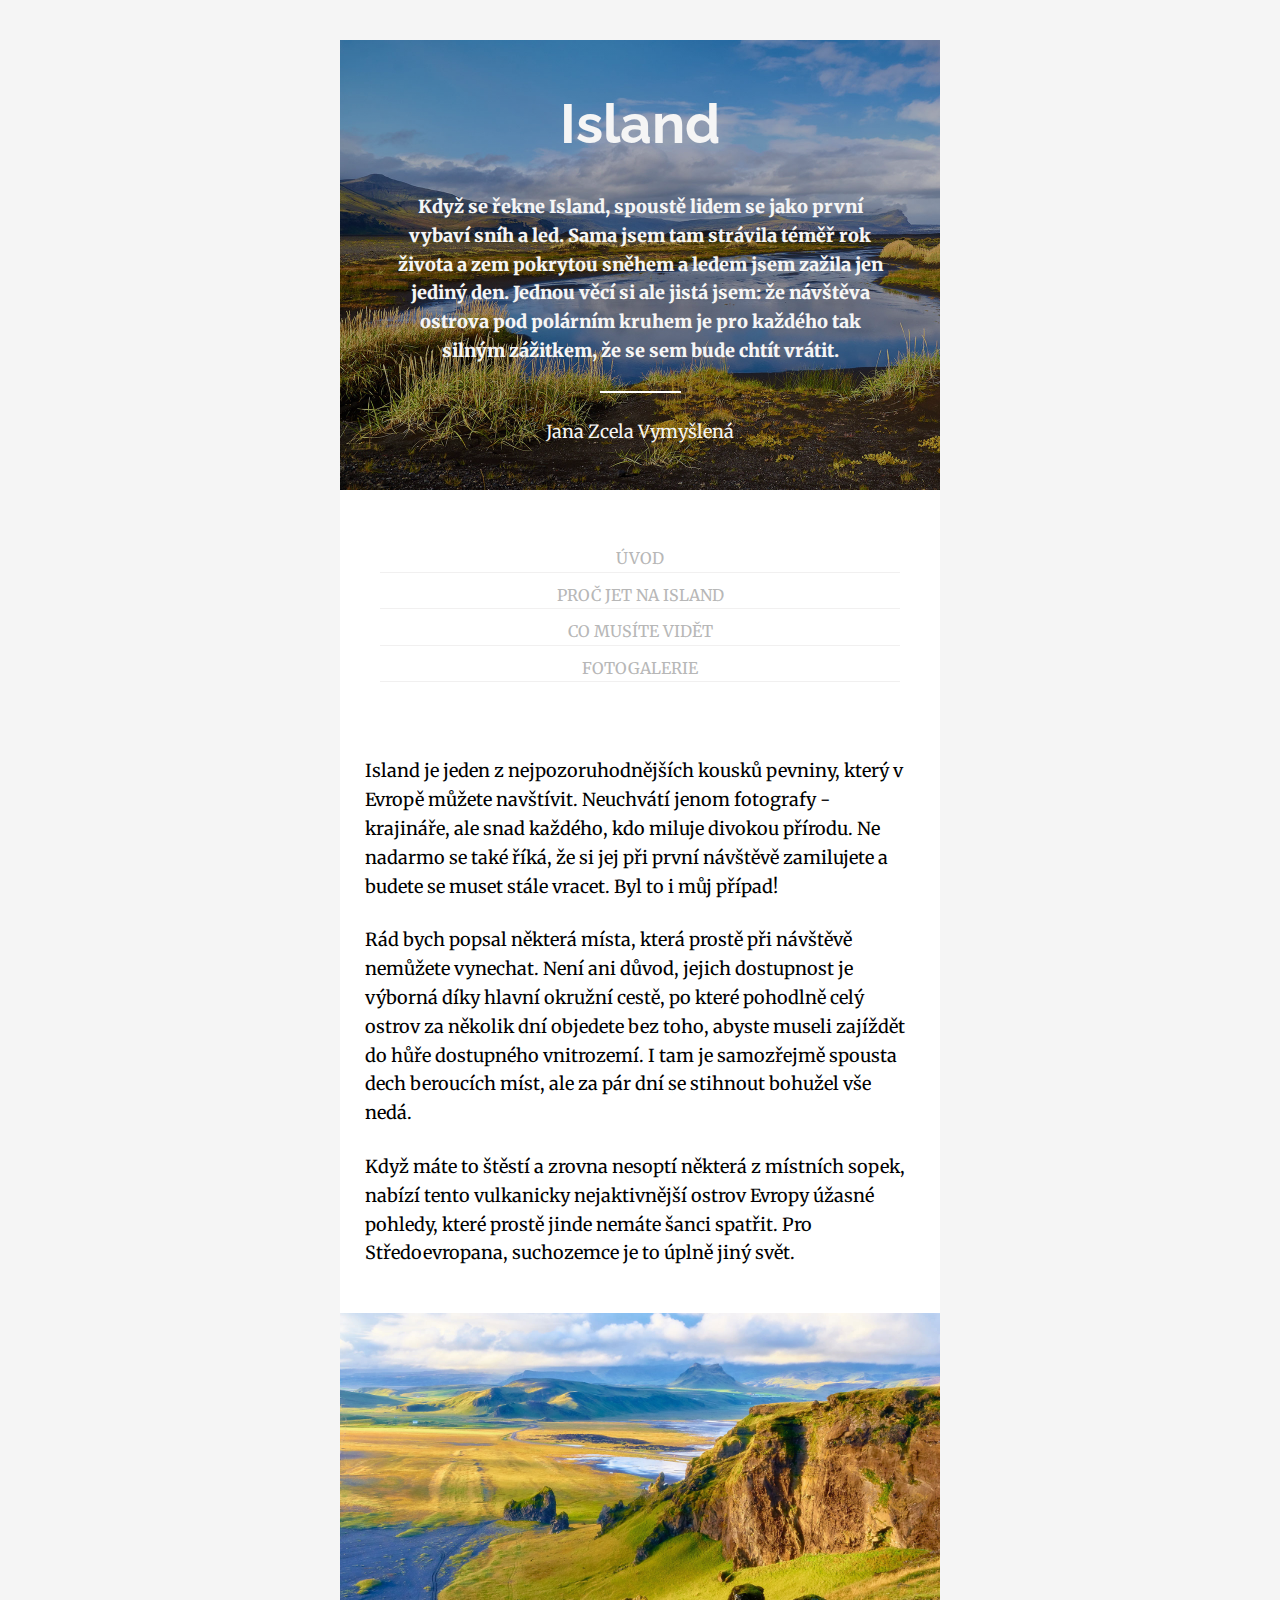
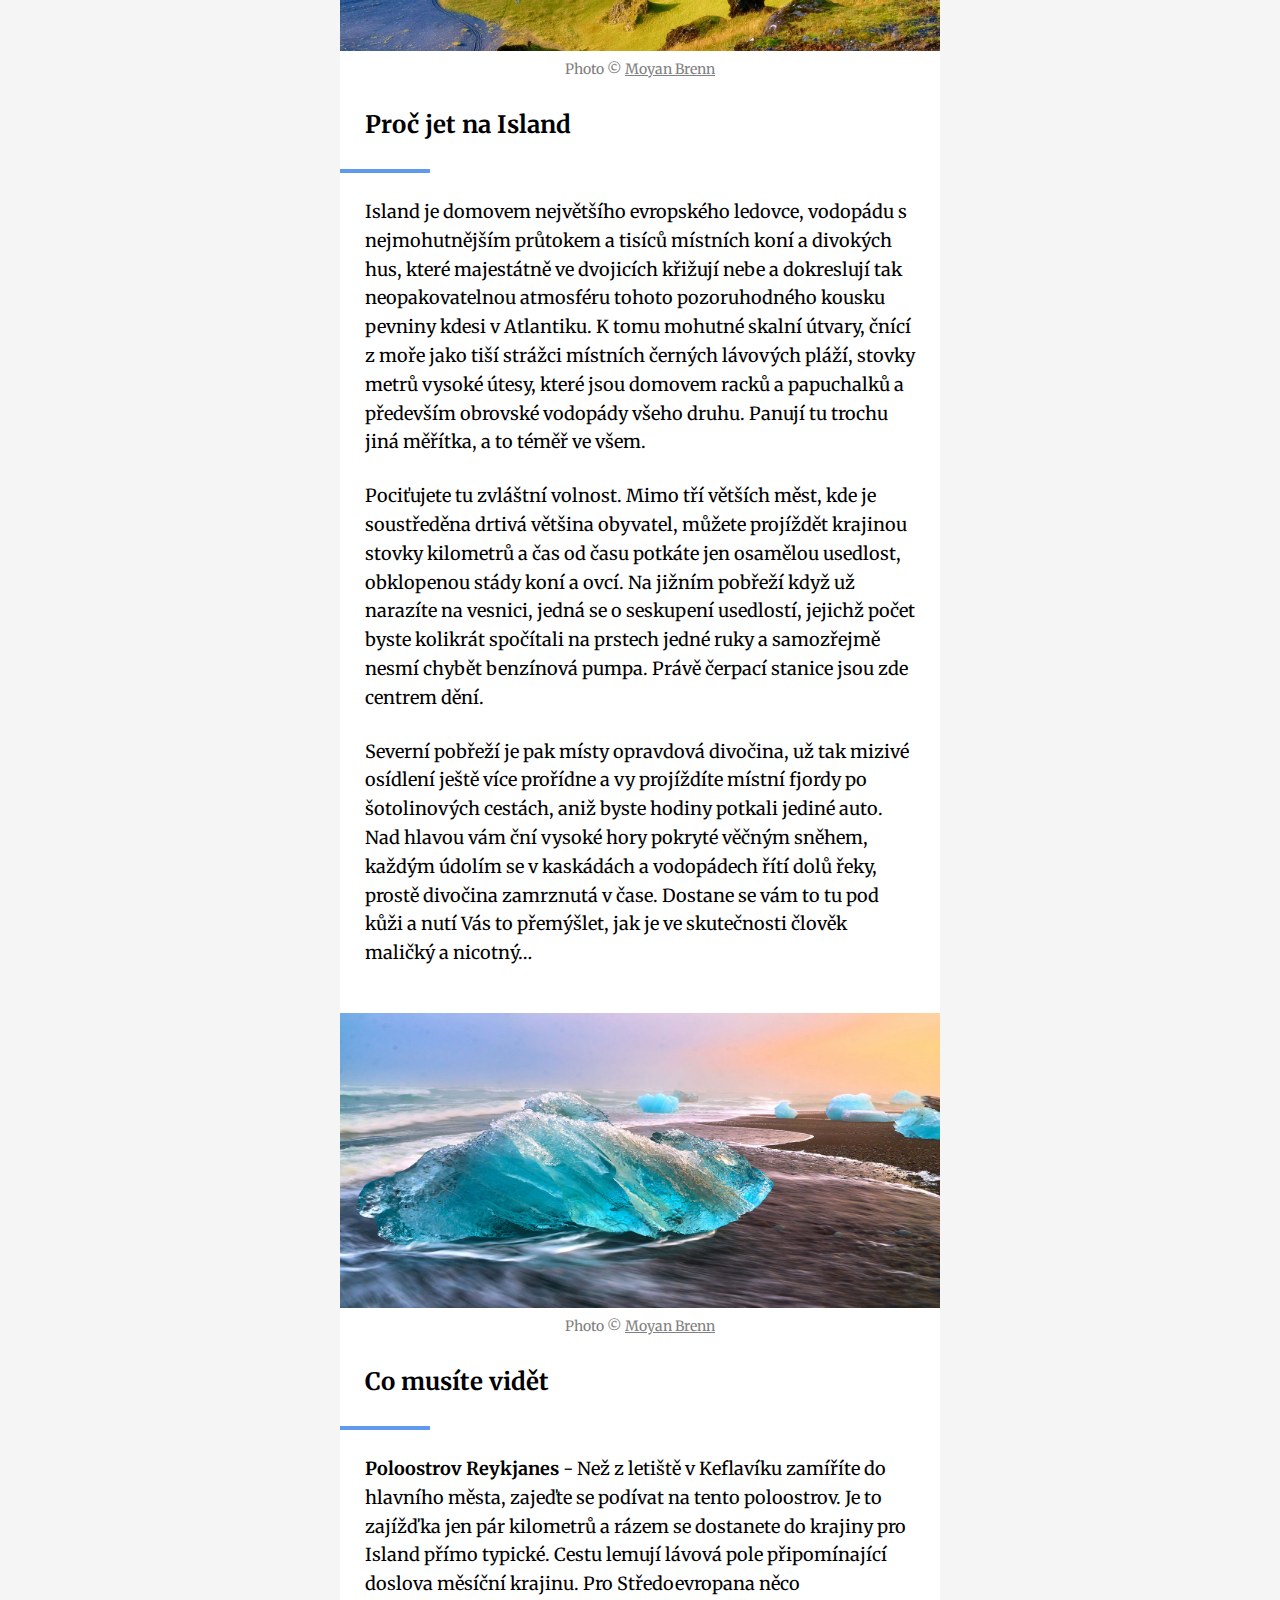
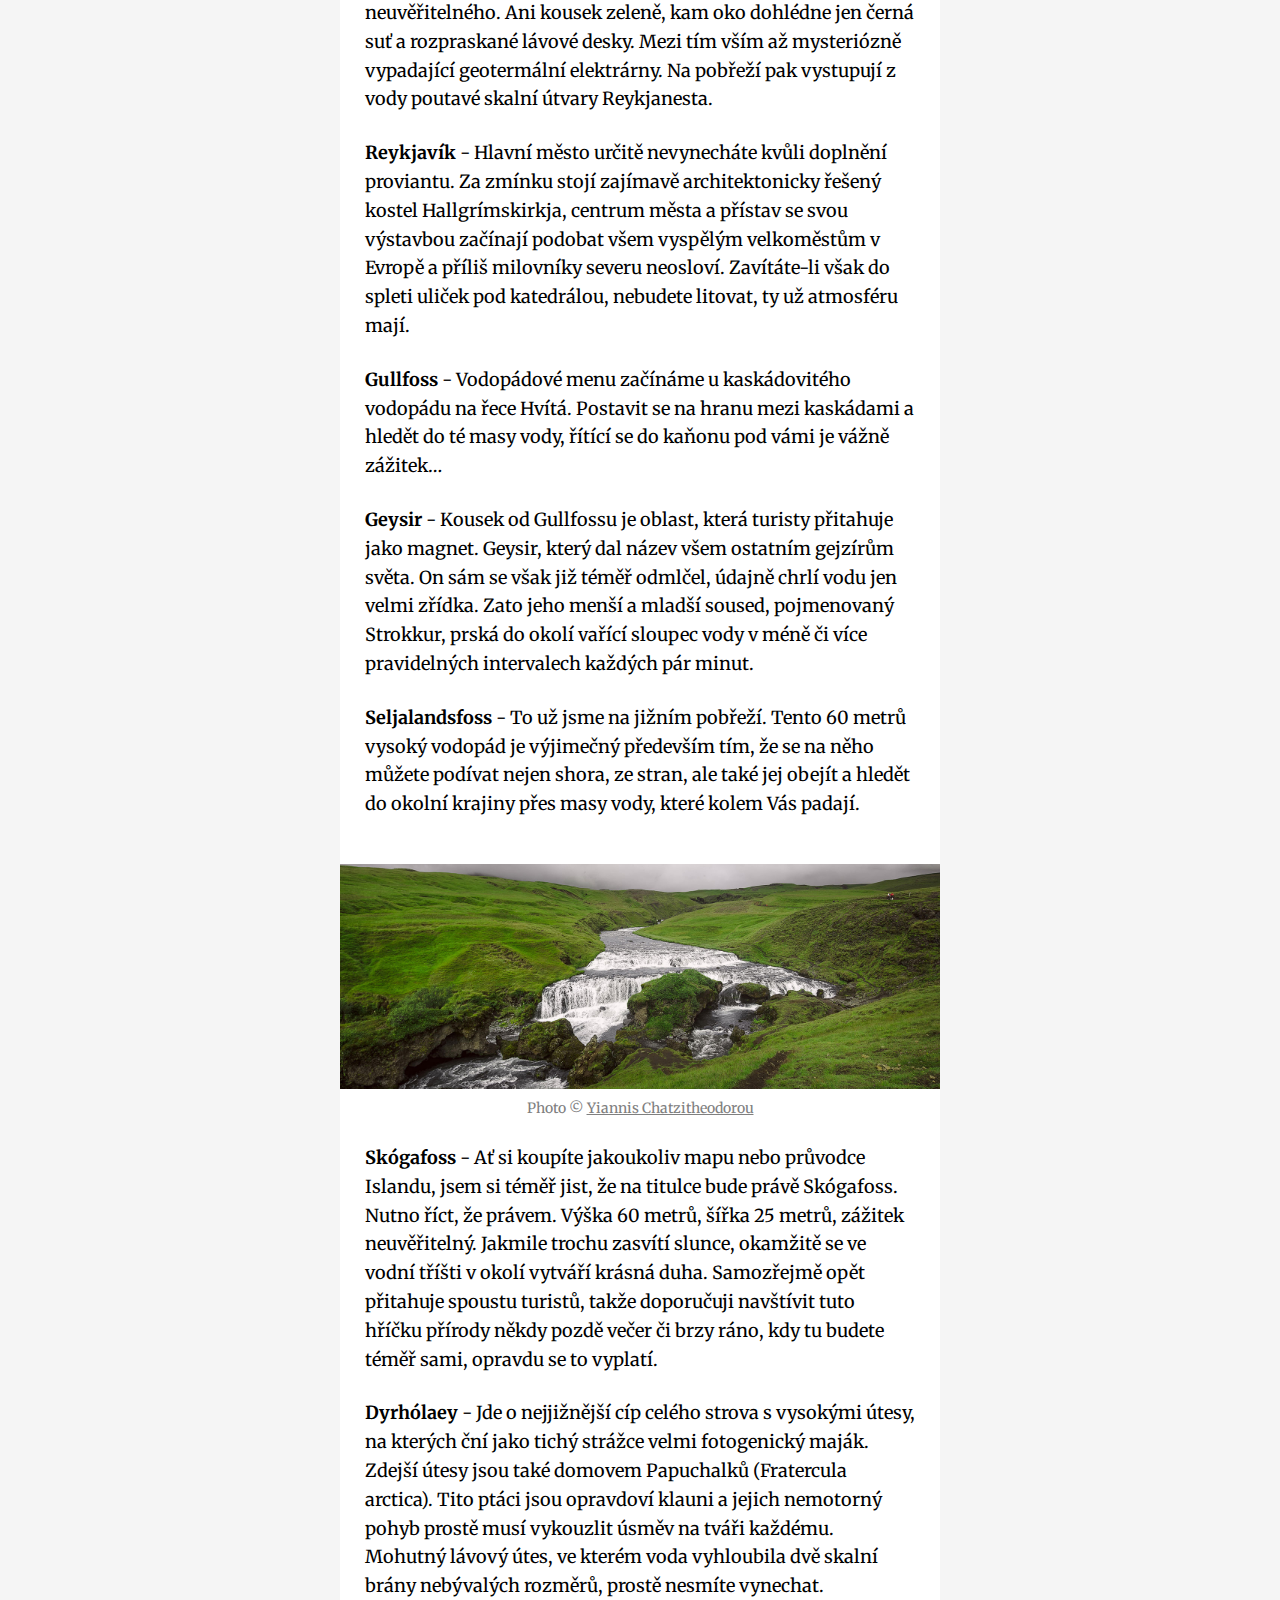
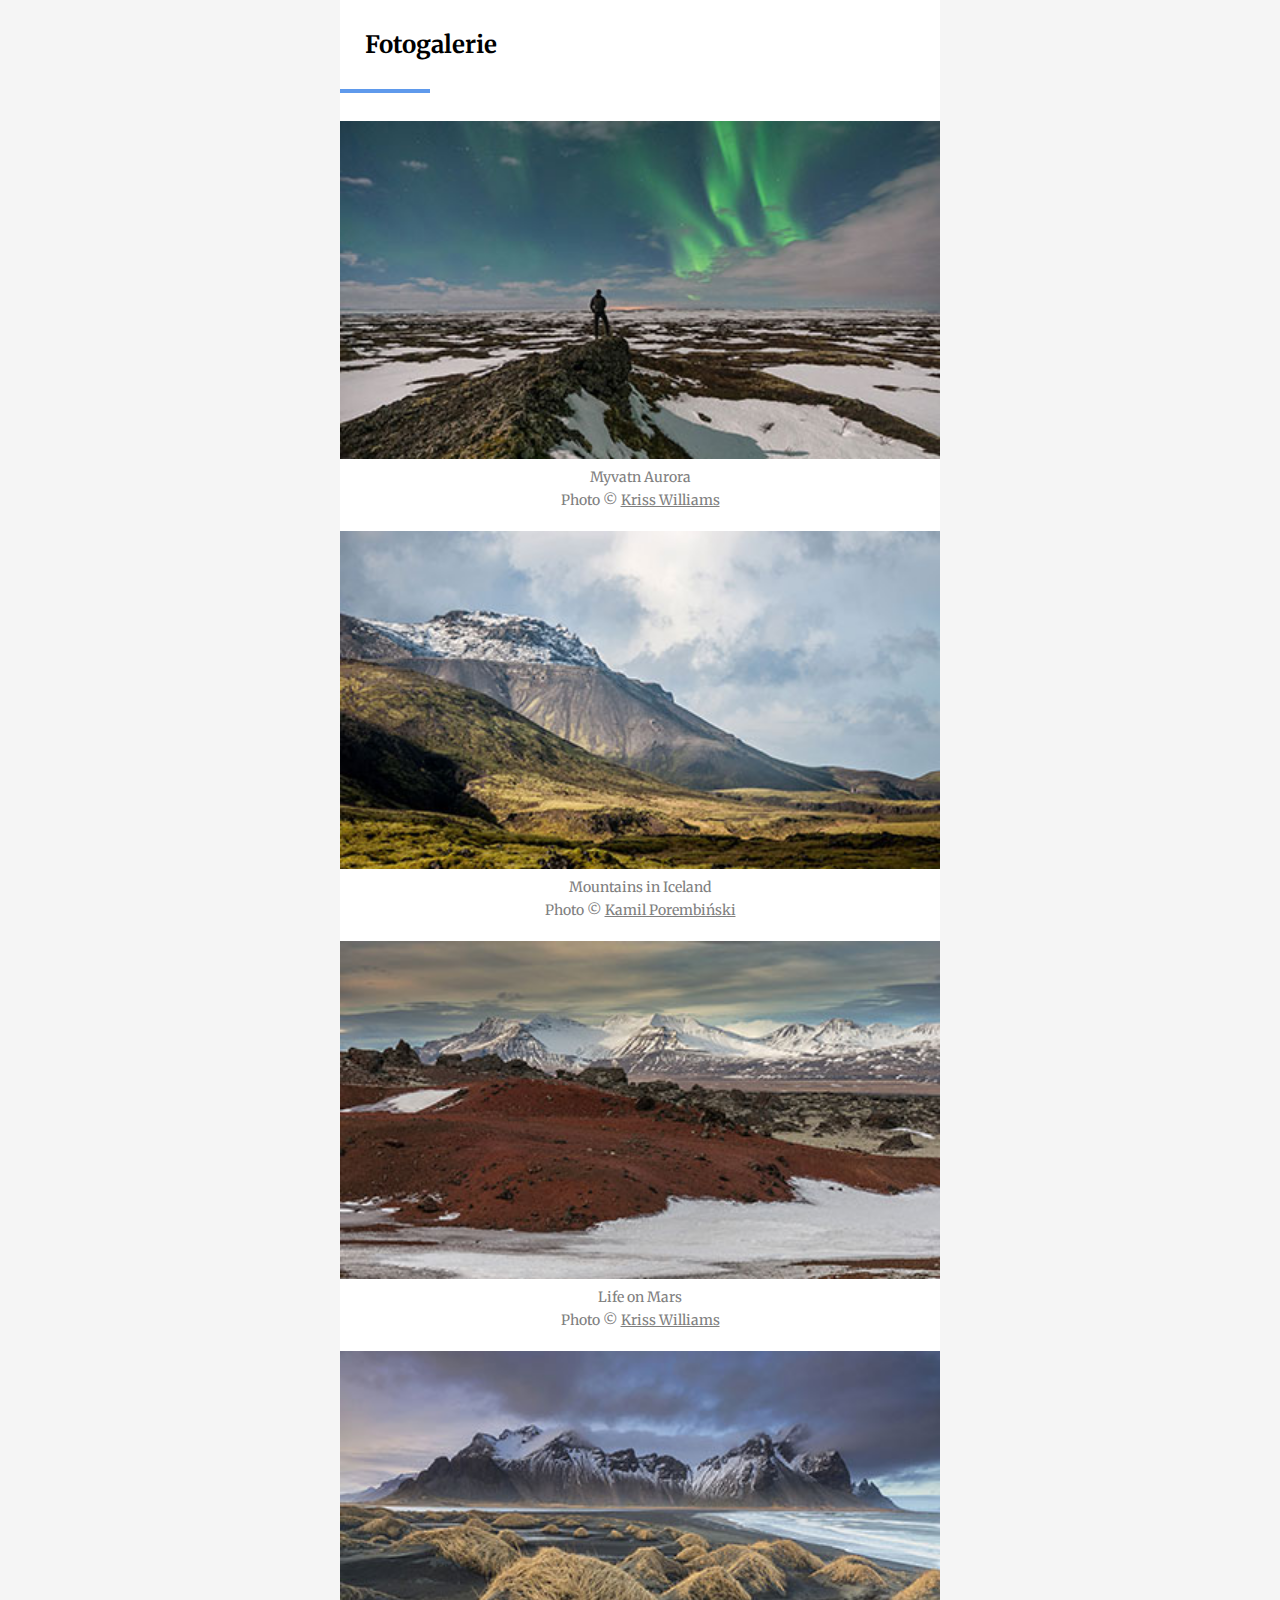
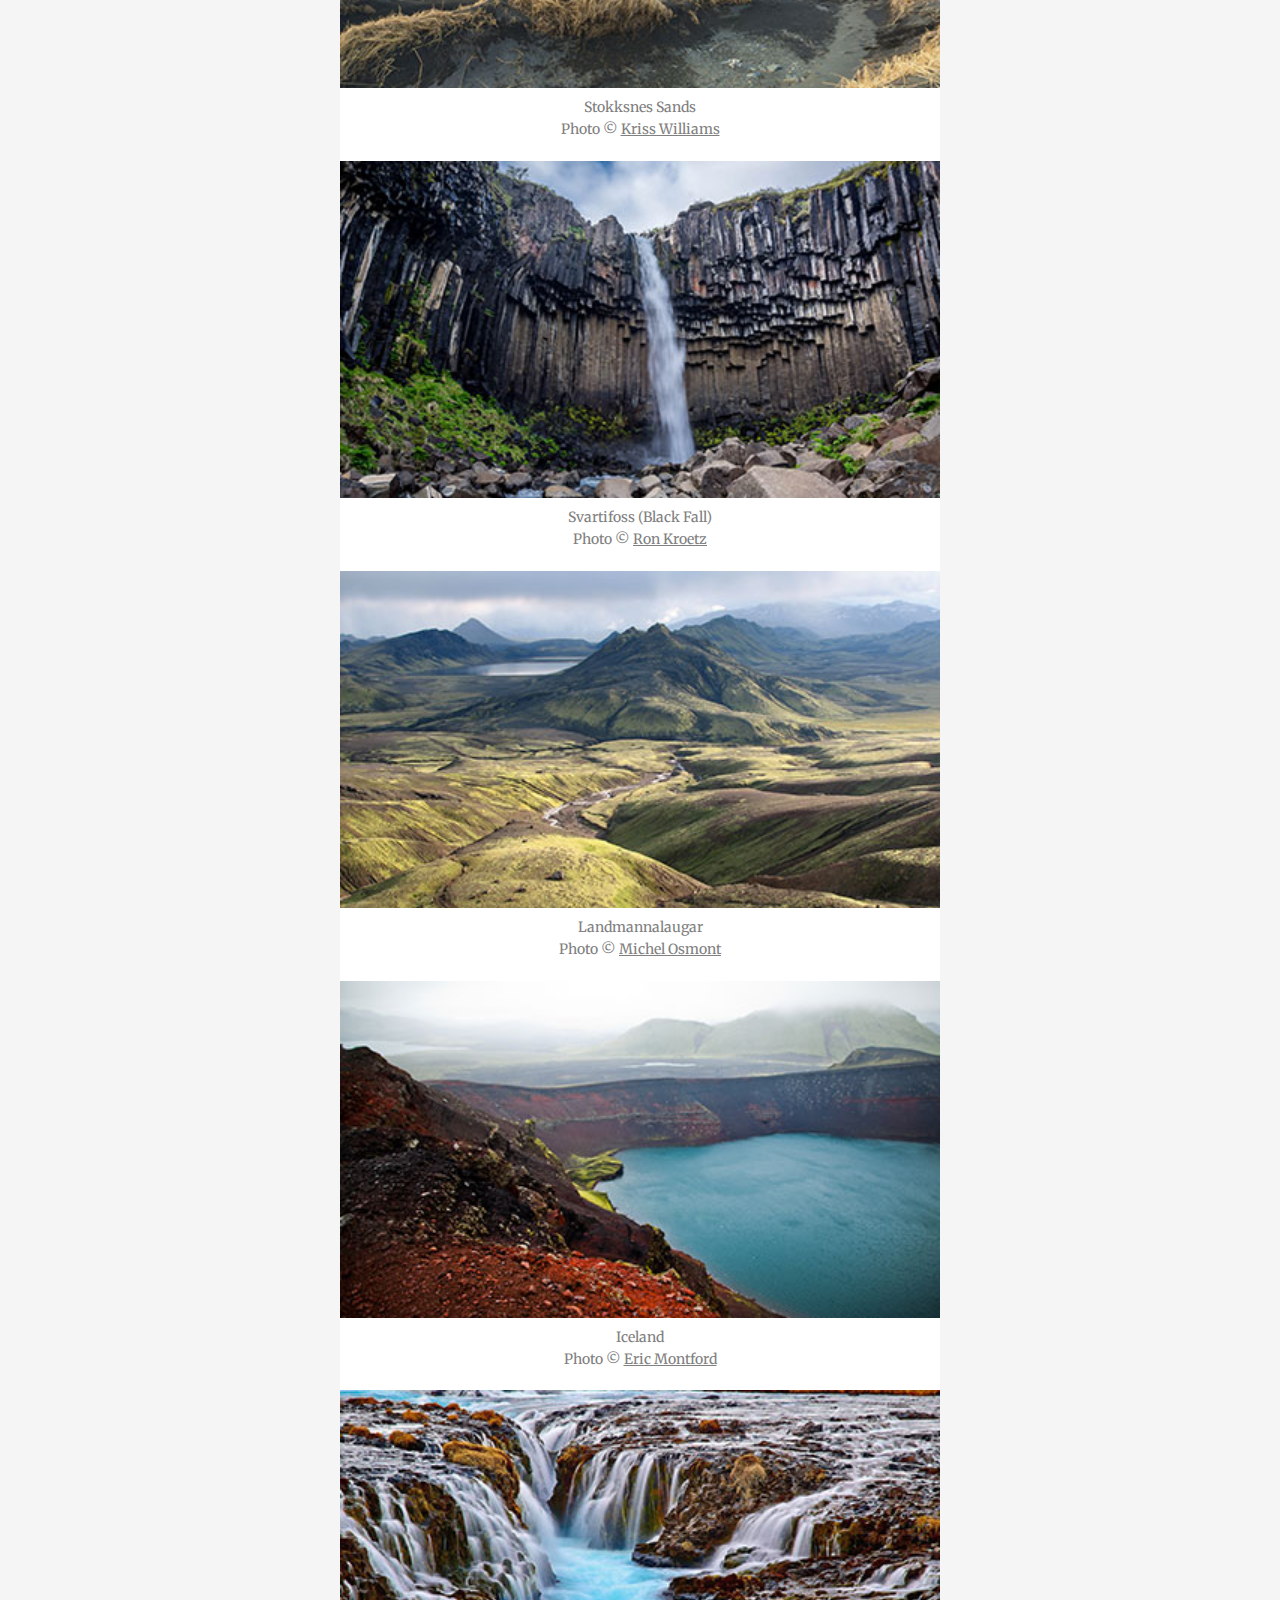
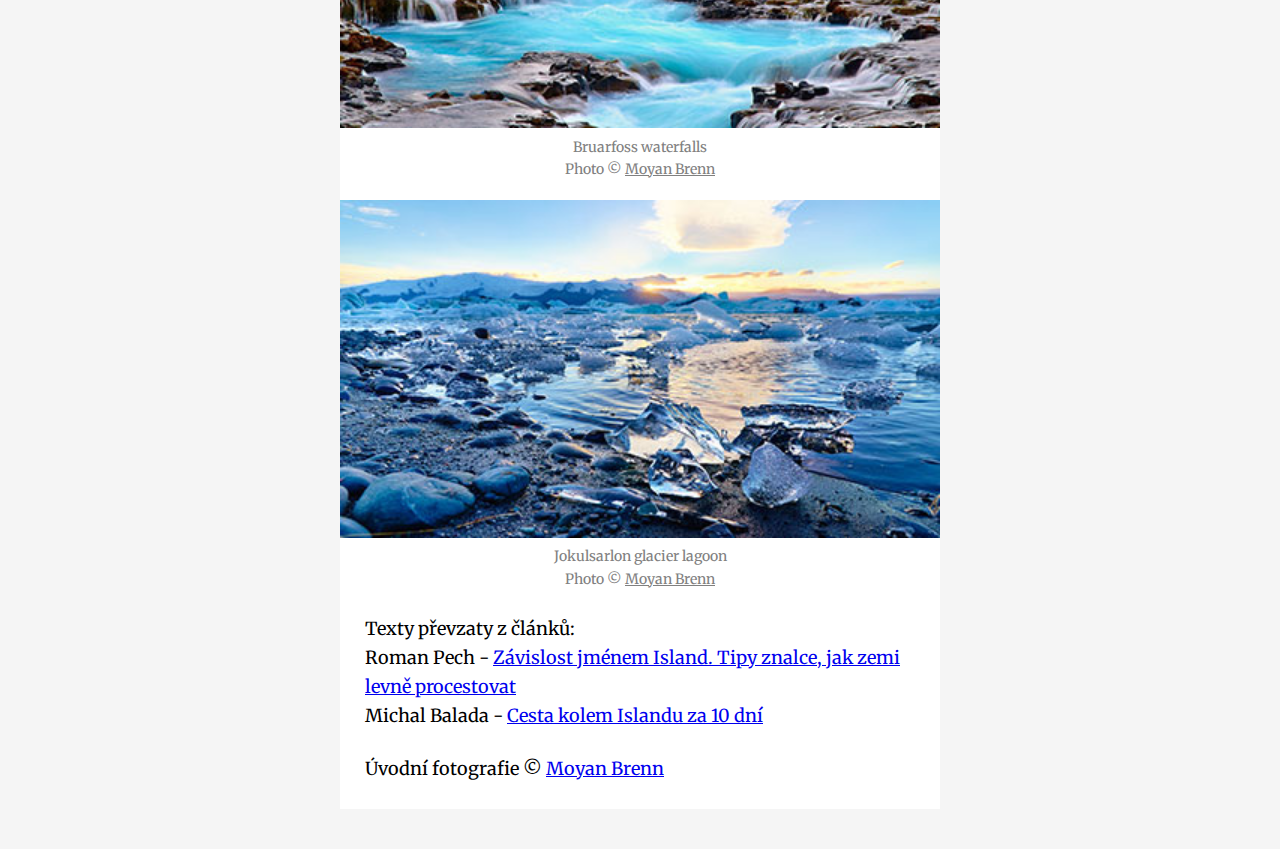
==== commit 93ef68d9: "git fix" ====
--- a/index.html
+++ b/index.html
@@ -25,6 +25,7 @@
             zážitkem, že se sem bude chtít vrátit.
           </p>
 
+          <hr class="new2">
           <p class="autor">Jana Zcela Vymyšlená</p>
         </div>
         <!-- menu -->
@@ -71,7 +72,7 @@
 
         <!-- sekce Proč -->
 
-        <h2>Proč jet na Island</h2>
+        <h2>Proč jet na Island</h2> <hr class="new">
 
         <p>
           Island je domovem největšího evropského ledovce, vodopádu s
@@ -113,7 +114,7 @@
 
         <!-- sekce Co musíte vidět -->
 
-        <h2>Co musíte vidět</h2>
+        <h2>Co musíte vidět</h2> <hr class="new">
 
         <p>
           <strong>Poloostrov Reykjanes</strong> - Než z letiště v Keflavíku
@@ -190,7 +191,7 @@
 
         <!-- sekce Fotogalerie -->
 
-        <h2>Fotogalerie</h2>
+        <h2>Fotogalerie</h2> <hr class="new">
 
         <div class="galerie">
           <figure class="foto">
@@ -228,24 +229,24 @@
 
           <figure class="foto">
             <img src="images/nahled4.jpg" alt="Stokksnes Sands" />
-            <p class="popisek">
+            <figcaption class="popisek">
               Stokksnes Sands<br />
               <span class="popisek-copy"
                 >Photo &copy;
                 <a href="https://flic.kr/p/vzopTG">Kriss Williams</a></span
               >
-            </p>
+            </figcaption>
           </figure>
 
           <figure class="foto">
             <img src="images/nahled5.jpg" alt="Svartifoss (Black Fall)" />
-            <p class="popisek">
+            <figcaption class="popisek">
               Svartifoss (Black Fall)<br />
               <span class="popisek-copy"
                 >Photo &copy;
                 <a href="https://flic.kr/p/v5Butv">Ron Kroetz</a></span
               >
-            </p>
+            </figcaption>
           </figure>
 
           <figure class="foto">
@@ -261,13 +262,13 @@
 
           <figure class="foto">
             <img src="images/nahled7.jpg" alt="Iceland" />
-            <p class="popisek">
+            <figcaption class="popisek">
               Iceland<br />
               <span class="popisek-copy"
                 >Photo &copy;
                 <a href="https://flic.kr/p/aaqZLk">Eric Montford</a></span
               >
-            </p>
+            </figcaption>
           </figure>
 
           <figure class="foto">
--- a/style.css
+++ b/style.css
@@ -33,7 +33,7 @@
   }
 
  .ramec {
-     width: 450px;
+     width: 600px;
      background-color: white;
  } 
 
@@ -45,37 +45,100 @@
      width: 100%;
  }
 
- .uvodni-foto {
-     text-align: center;
-     font-size: 14px;
-     padding: 30px;
-     color: whitesmoke;
-     background-image: linear-gradient(to bottom, rgba(0,0,0,0.3), rgba(0,0,0,0.3)), url("./images/island-hlavicka.jpg");;
-     background-size: cover;
-     height: 350px;
-     
- }
+
 
 /* HLAVICKA */
+
+.uvodni-foto {
+    text-align: center;
+    font-size: 14px;
+    padding: 30px;
+    color: whitesmoke;
+    background-image: linear-gradient(to bottom, rgba(0,0,0,0.3), rgba(0,0,0,0.3)), url("./images/island-hlavicka.jpg");;
+    background-size: cover;
+    height: 450px;
+}
+
+.new2 {
+    width: 15%;
+    border: 1px solid white;
+}
+
+.autor {
+    margin-top: 25px;
+}
+
+h1 {
+    font-size: 55px;
+    margin-top: 10px;
+    margin-bottom: 10px;
+}
 
 .titulek {
     font-family: 'Raleway', serif;
 }
 
+ .perex {
+    font-weight: 1000;
+}
 
 /* MENU */
 
+ul {
+    list-style-type: none;
+    text-align: center;
+    padding: 40px;
+    font-size: 16px;
+}
 
+ul a {
+    text-decoration: none;
+    text-align: center;
+    color: rgb(183, 183, 183);
+    
+    text-transform: uppercase;
+
+}
+
+ul li {
+    margin-bottom: 10px;
+    border-bottom:  rgb(241, 240, 240) solid;
+    border-width: 1px;
+}
 
 
 /* OBSAH */
 
+hr.new {
+    border: 2px solid rgb(95, 154, 236);
+    width: 15%;
+    text-align: left;
+    margin-left: 0;
+}
 
+p, h2 {
+    margin: 25px;
+}
+
+p {
+font-size: 18px;
+}
+figcaption {
+    text-align: center;
+    font-size: 14px;
+    color: grey;
+}
+
+.popisek a {
+    color: grey;
+}
 
 
 /* FOTOGALERIE */
 
-
+.foto {
+    padding-top: 20px;
+}
 
 
 /* PATICKA */
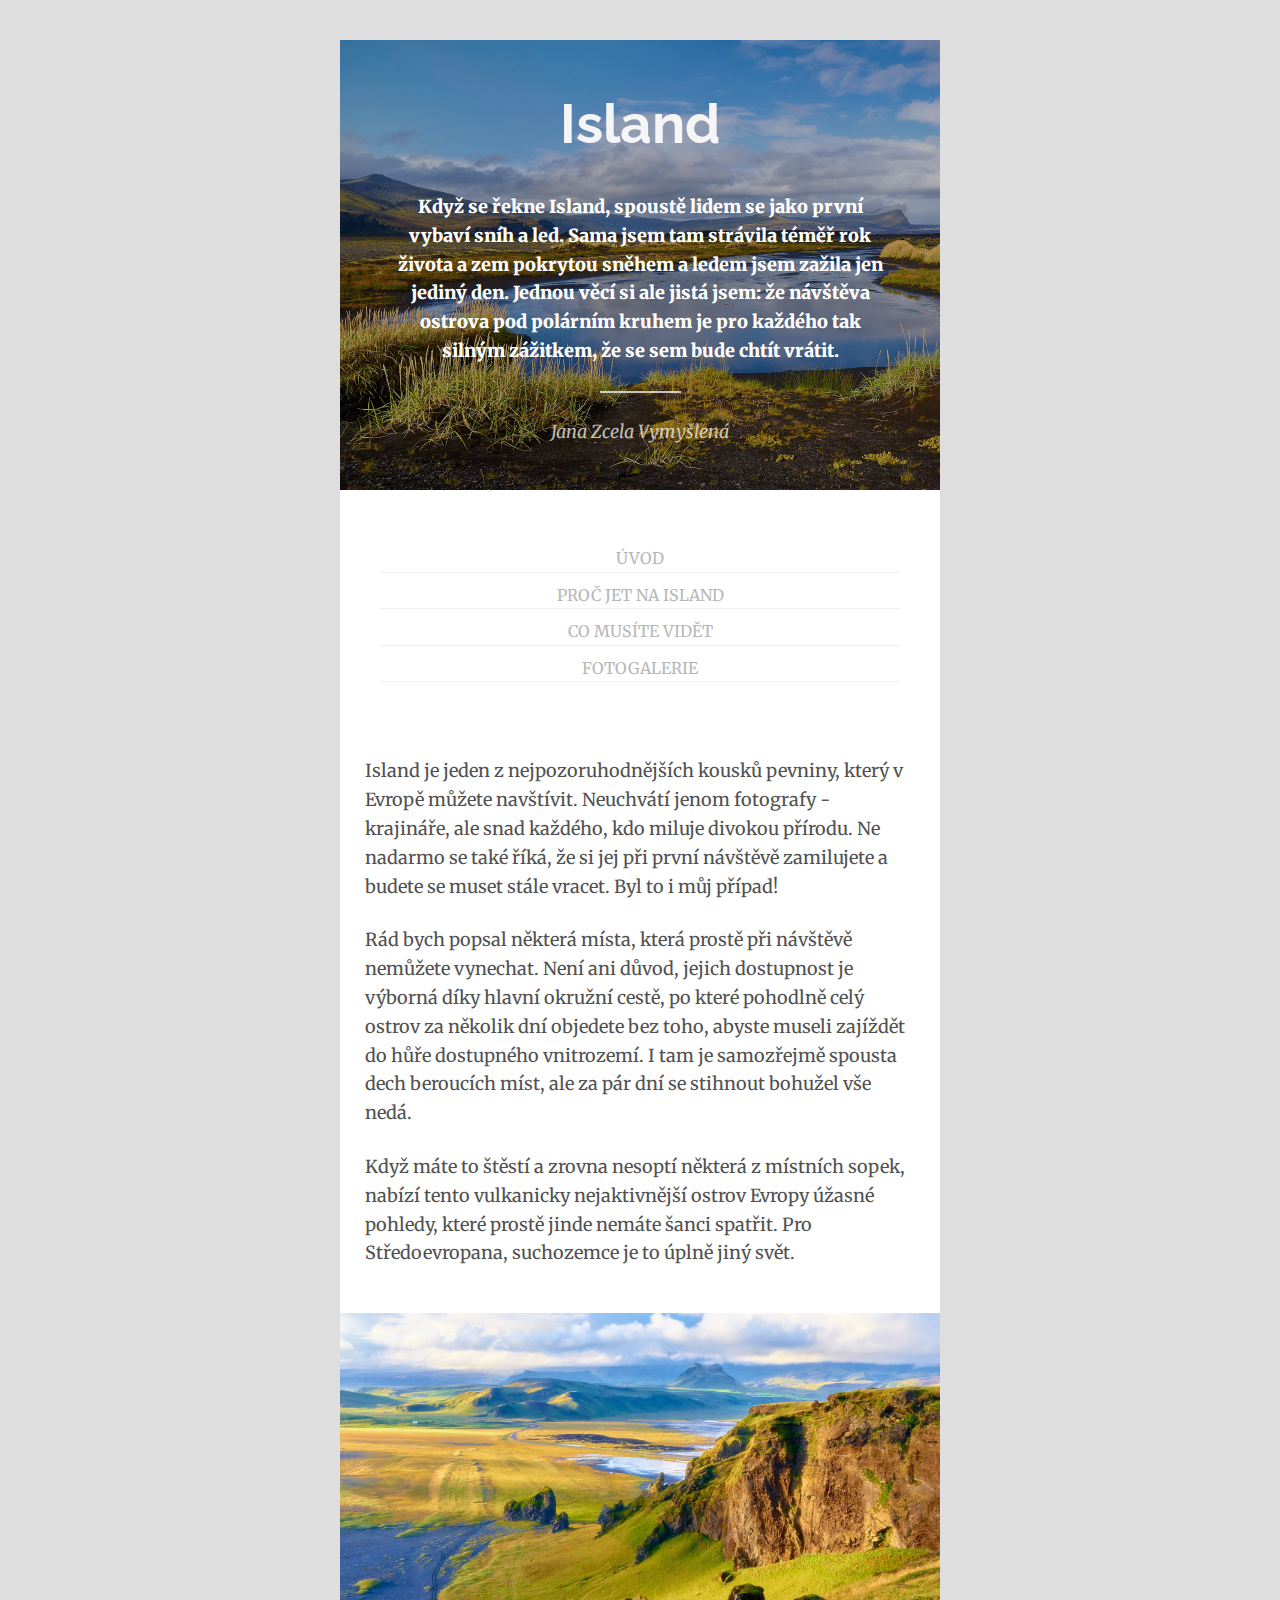
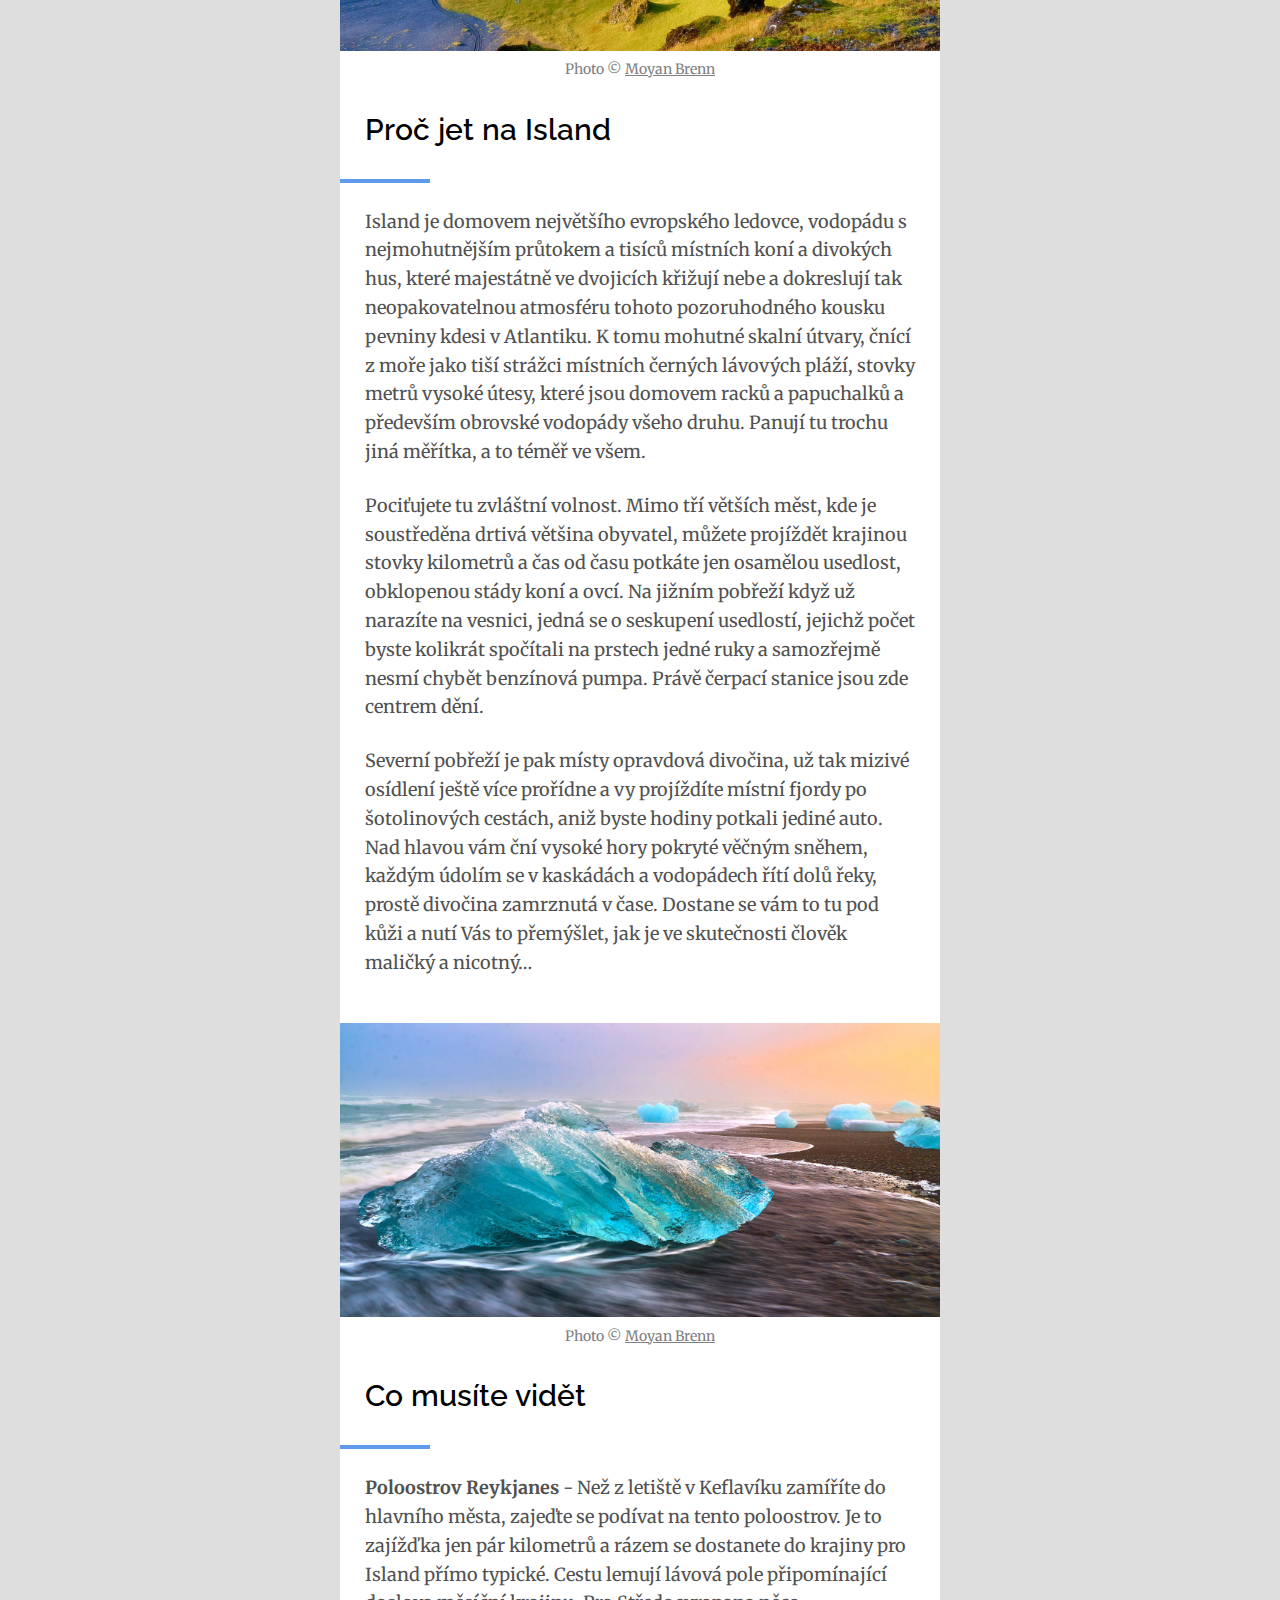
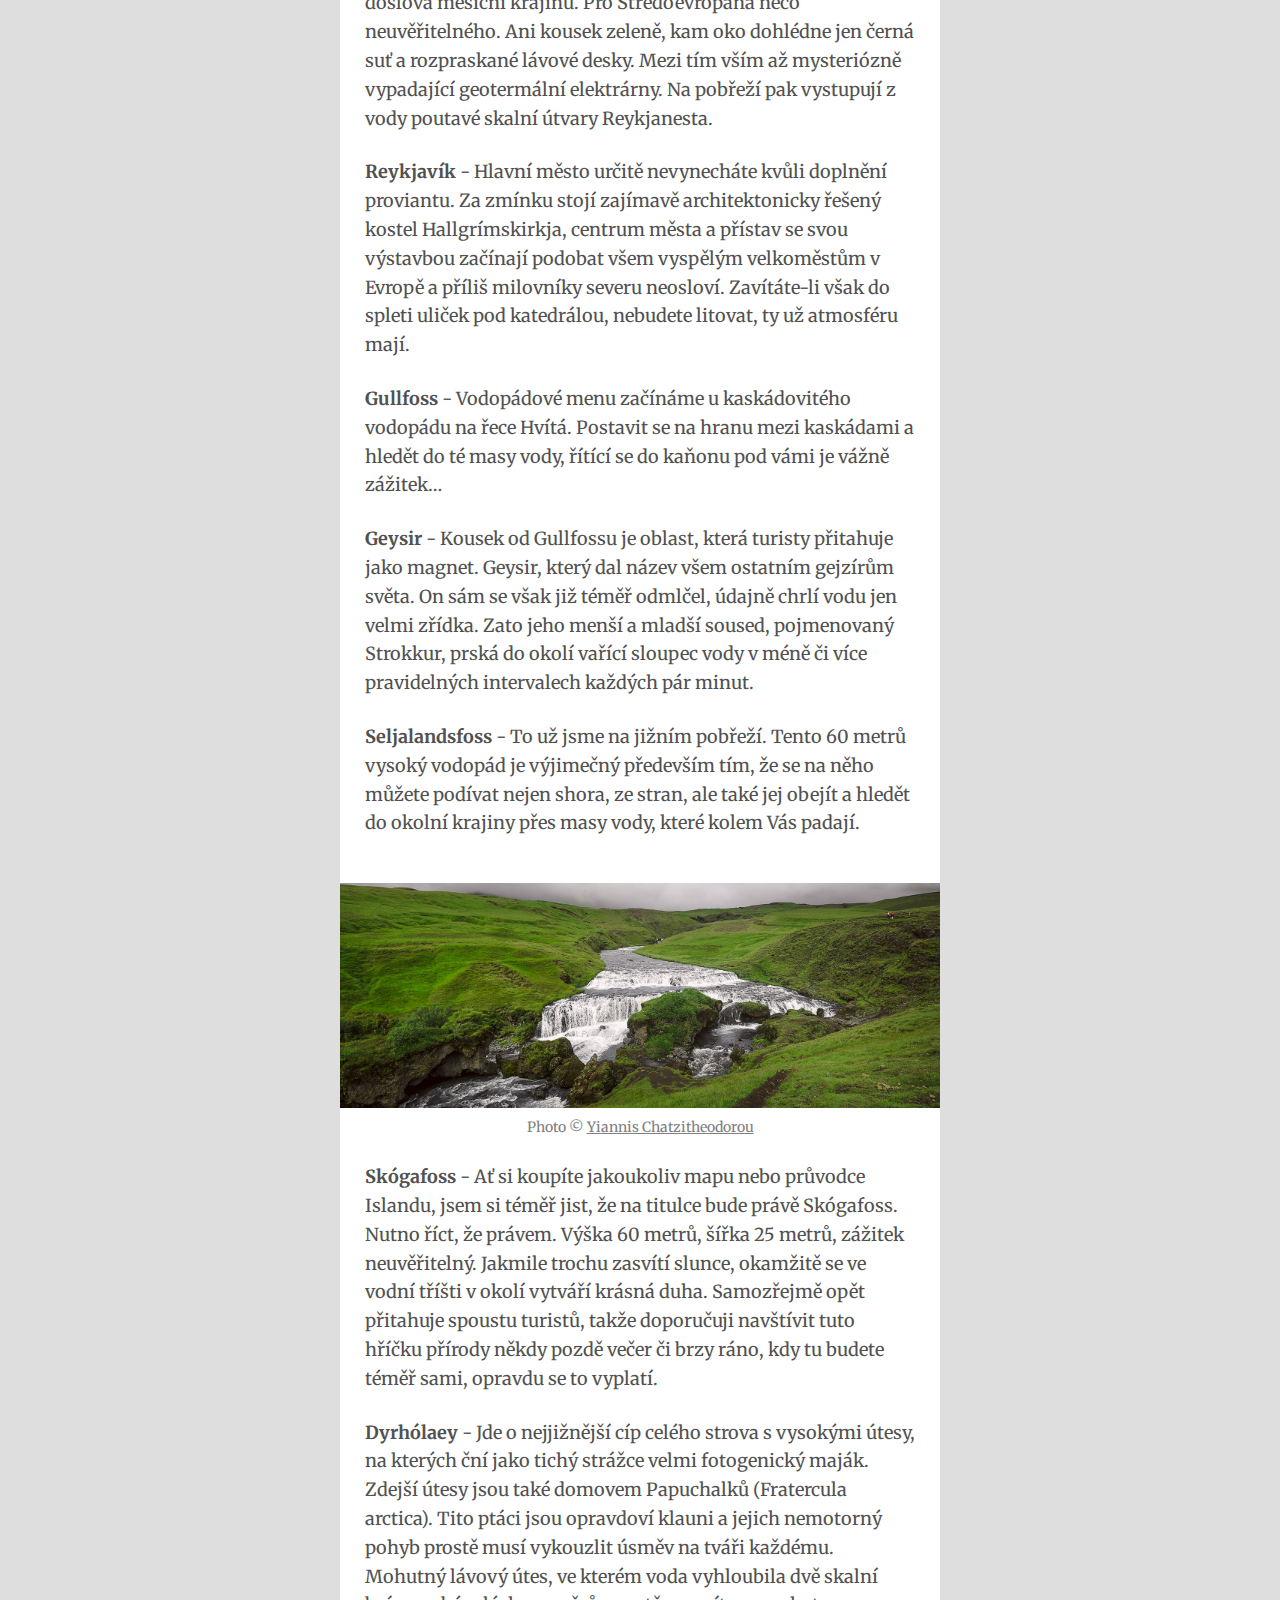
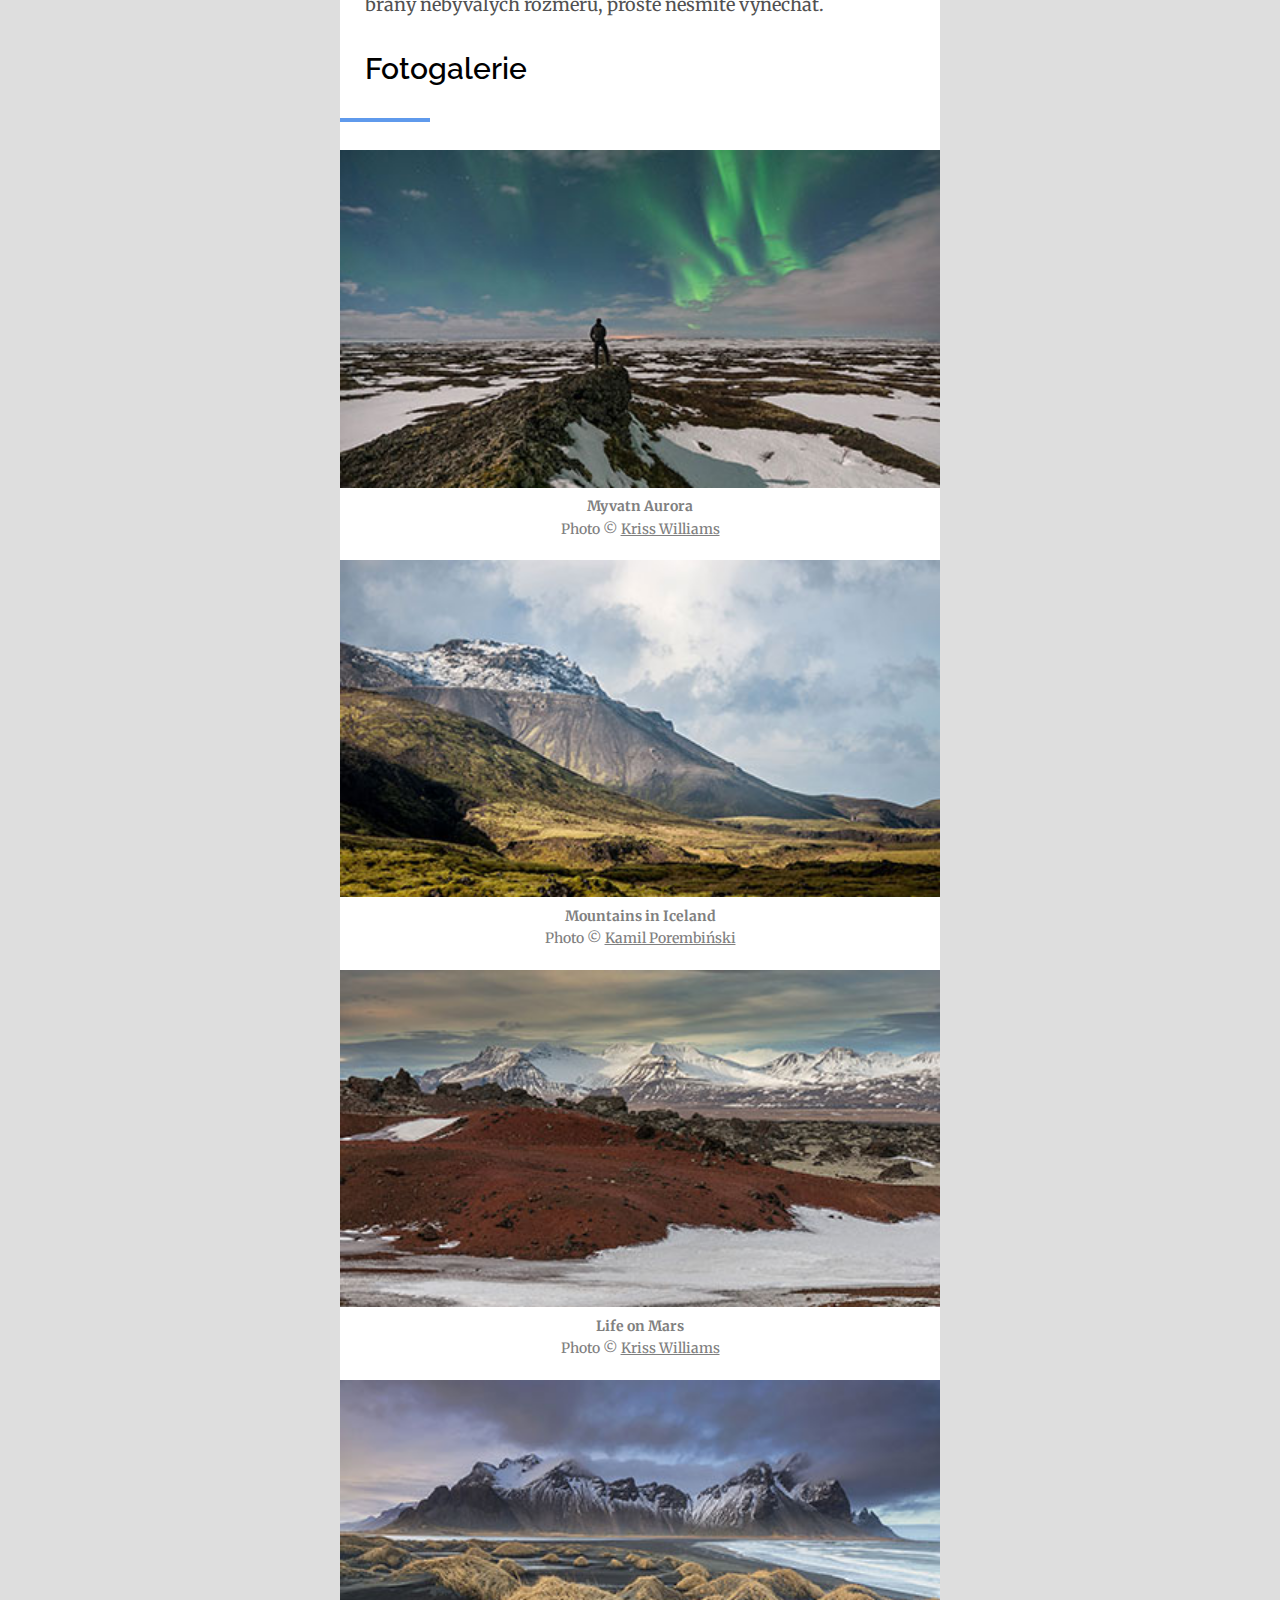
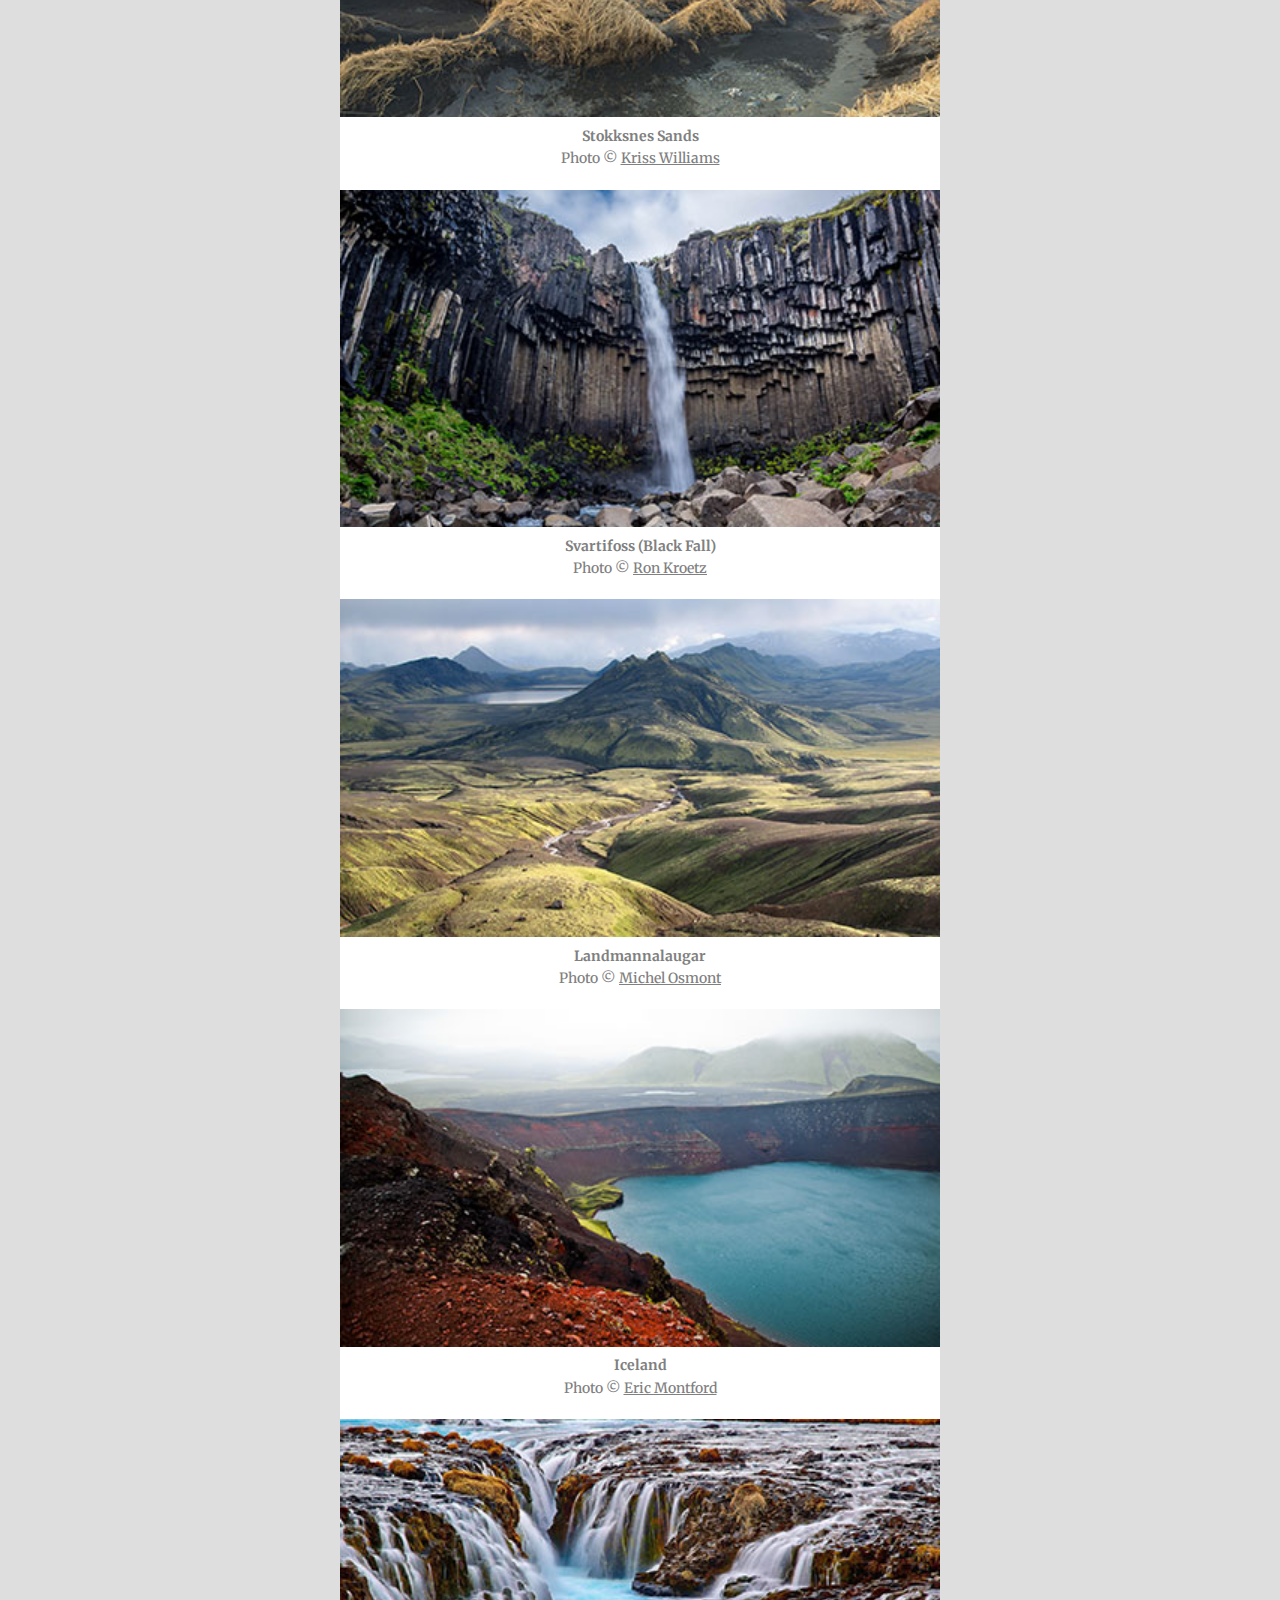
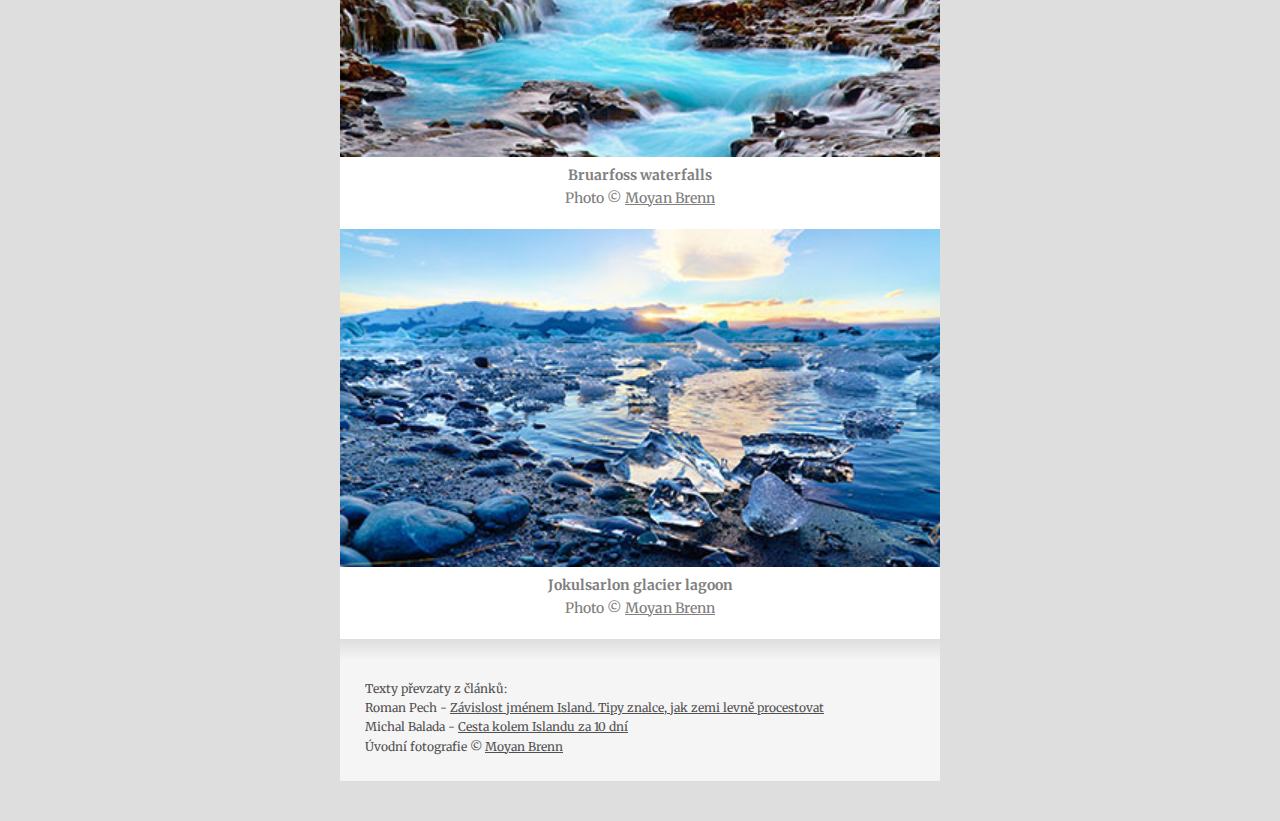
==== commit e5413dea: "FInal touch" ====
--- a/index.html
+++ b/index.html
@@ -25,7 +25,7 @@
             zážitkem, že se sem bude chtít vrátit.
           </p>
 
-          <hr class="new2">
+          <hr class="new2" />
           <p class="autor">Jana Zcela Vymyšlená</p>
         </div>
         <!-- menu -->
@@ -72,7 +72,8 @@
 
         <!-- sekce Proč -->
 
-        <h2>Proč jet na Island</h2> <hr class="new">
+        <h2>Proč jet na Island</h2>
+        <hr class="new" />
 
         <p>
           Island je domovem největšího evropského ledovce, vodopádu s
@@ -114,7 +115,8 @@
 
         <!-- sekce Co musíte vidět -->
 
-        <h2>Co musíte vidět</h2> <hr class="new">
+        <h2>Co musíte vidět</h2>
+        <hr class="new" />
 
         <p>
           <strong>Poloostrov Reykjanes</strong> - Než z letiště v Keflavíku
@@ -191,7 +193,8 @@
 
         <!-- sekce Fotogalerie -->
 
-        <h2>Fotogalerie</h2> <hr class="new">
+        <h2>Fotogalerie</h2>
+        <hr class="new" />
 
         <div class="galerie">
           <figure class="foto">
@@ -297,12 +300,16 @@
 
         <!-- patička -->
 
-        <p>
+      </div>
+
+      <footer>
+        <p class="prev-texty">
           Texty převzaty z článků:<br />
           Roman Pech -
           <a
             href="http://cestovani.idnes.cz/island-a-roman-pech-0nh-/kolem-sveta.aspx?c=A140519_125122_kolem-sveta_tom"
-            >Závislost jménem Island. Tipy znalce, jak zemi levně procestovat</a
+            >Závislost jménem Island. Tipy znalce, jak zemi levně
+            procestovat</a
           ><br />
           Michal Balada -
           <a
@@ -310,11 +317,11 @@
             >Cesta kolem Islandu za 10 dní</a
           >
         </p>
-        <p>
+        <p class="uvod-foto">
           Úvodní fotografie &copy;
           <a href="https://flic.kr/p/gett4S">Moyan Brenn</a>
         </p>
-      </div>
+      </footer> 
     </div>
   </body>
 </html>
--- a/style.css
+++ b/style.css
@@ -16,7 +16,6 @@
 body {
     margin: 0;
     padding: 0;
-    background-color: #f5f5f5;
     font-family: 'Merriweather', serif;
     font-size: 16px;
     line-height: 1.6;
@@ -25,11 +24,13 @@
 
 .ramec-obal {
     display: flex;
+    flex-direction: column;
     justify-content: center;
     align-items: center;
     min-height: 100vh;
     width: 100%;
     padding: 40px;
+    background-color: rgb(222, 222, 222);
   }
 
  .ramec {
@@ -61,7 +62,8 @@
 
 .new2 {
     width: 15%;
-    border: 1px solid white;
+    border: 1px solid;
+    color: rgba(237, 237, 237, 0.792);
 }
 
 .autor {
@@ -80,8 +82,13 @@
 
  .perex {
     font-weight: 1000;
+    color: white;
 }
 
+.autor {
+    font-style: italic;
+    color: rgba(237, 237, 237, 0.792);
+}
 /* MENU */
 
 ul {
@@ -116,13 +123,32 @@
     margin-left: 0;
 }
 
-p, h2 {
+h2 {
+    font-family: 'Raleway';
     margin: 25px;
+    font-size: 30px;
+    font-weight: 550;
 }
 
 p {
 font-size: 18px;
+margin: 25px;
+color: rgb(81, 81, 81);
 }
+
+strong {
+    font-weight: bolder;
+}
+/* FOTOGALERIE */
+
+.foto {
+    padding-top: 20px;
+}
+
+.foto:last-child {
+    padding-bottom: 20px;
+}
+
 figcaption {
     text-align: center;
     font-size: 14px;
@@ -133,12 +159,33 @@
     color: grey;
 }
 
-
-/* FOTOGALERIE */
-
-.foto {
-    padding-top: 20px;
+.galerie .popisek {
+    font-weight: bolder;
 }
 
+.popisek-copy {
+    font-weight: 500;
+}
+/* PATICKA */
 
-/* PATICKA */
+footer {
+    background-color: whitesmoke;
+    width: 600px;
+    color: rgb(81, 81, 81);
+    background-image: linear-gradient(rgb(222, 222, 222), whitesmoke 15%, whitesmoke 20%);
+}
+
+footer p, footer a {
+    color: rgb(81, 81, 81);
+    font-size: 12px;
+    z-index: 20;
+}
+
+.uvod-foto {
+    margin-top: 0px;
+}
+
+.prev-texty {
+    margin-bottom: 0px;
+    margin-top: 40px;
+}